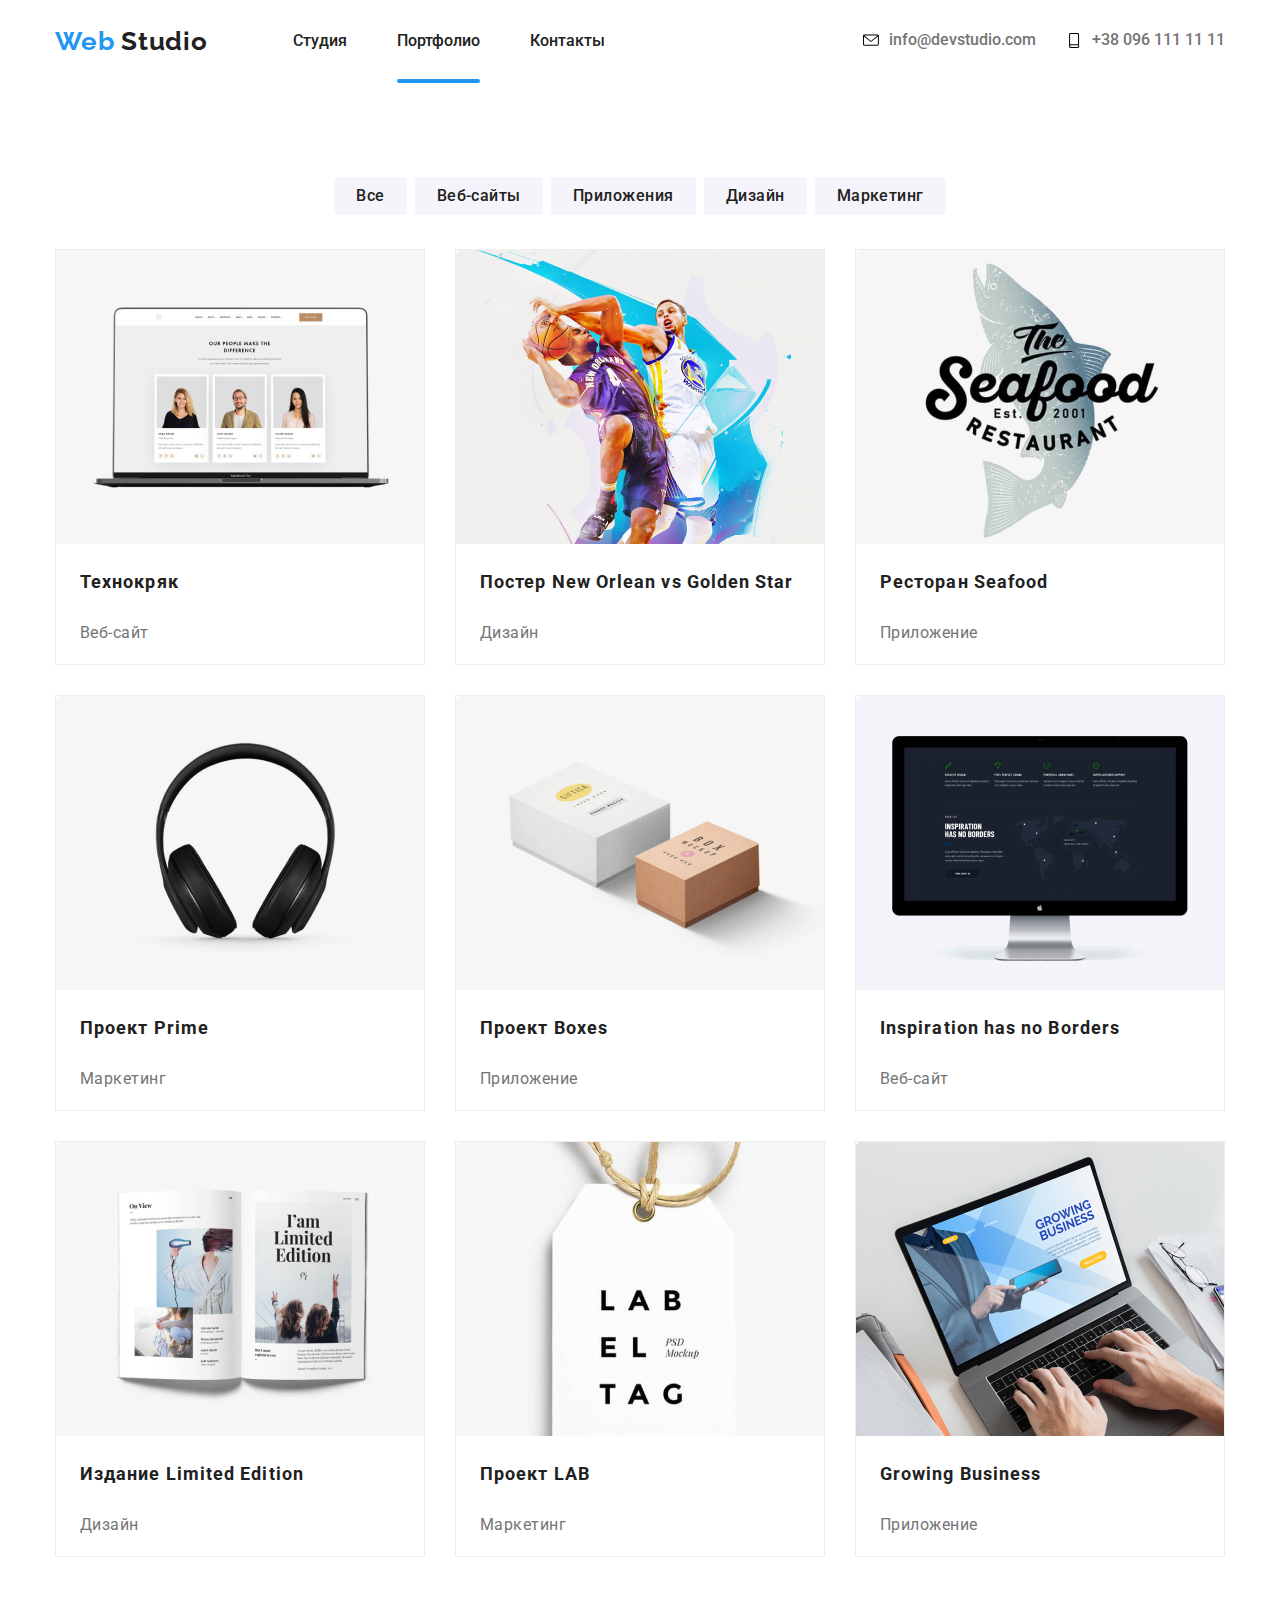
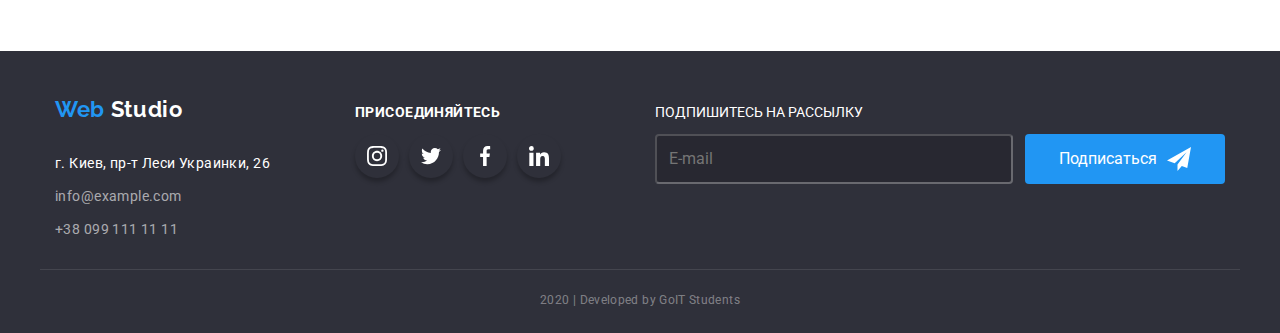
==== portfolio.html @ d42e3d26 "клонирует данные из 7й работы" ====
<!DOCTYPE html>
<html lang="en">
<head>
    <meta charset="UTF-8">
    <meta name="viewport" content="width=device-width, initial-scale=1.0">
    <title>web_studio.v.2</title>
    <link rel="stylesheet" href="https://cdnjs.cloudflare.com/ajax/libs/modern-normalize/0.6.0/modern-normalize.min.css">
    <link href="https://fonts.googleapis.com/css2?family=Raleway:wght@700&family=Roboto:wght@400;500;700&display=swap" rel="stylesheet">
    <link rel="stylesheet" href="./css/main.min.css">
</head>
<body class="page">

    <h1 class="killer-margin dn">portfolio</h1> <!--сделать невидимым, заголовок страницы-->
    <header class=" border content">
        <nav class="main-nav">
            <a class="logo" href="index.html">
                <p><span class="logo-color">Web</span> Studio</p>
            </a>

            <ul class="site-nav list">
                <li class="item"> <a class="link" href="./index.html">Студия</a> </li>
                <li class="item active"> <a class="link" href="./portfolio.html">Портфолио</a> </li>
                <li class="item"> <a class="link" href="">Контакты</a> </li>
            </ul>
            <address class="address-list">
                <ul class="list address-list">
                    <li class="item">
                        <a class="contacts link" href="mailto:info@devstudio.com">
                            <svg class="mail-icon"><use href="./img/symbol-defs2.svg#icon-mail"></use></svg>
                            info@devstudio.com</a>
                    </li>
                    <li class="item">
                        <a class="contacts link" href="tel:+380961111111">
                            <svg class="mail-icon"><use href="./img/symbol-defs2.svg#icon-phone"></use></svg>
                            +38 096 111 11 11</a>
                    </li>
                </ul>
            </address>
        
        </nav>  
    </header>

    <main>
        <!--блок ссылок 1-->
        <section class="content section-margin">
            <h2 class="dn">блок ссылок 1</h2> <!--сделать невидимым-->
            <div class="radio">
                <div class="radio-item">
                <input type="radio" class="radio-button" name="all" id="all">
                <label for="all" class="radio-label">Все</label>
                </div>
                <div class="radio-item">
                <input type="radio" class="radio-button" name="web-sites" id="web-sites">
                <label for="web-sites" class="radio-label">Веб-сайты</label>
                </div>
                <div class="radio-item">
                <input type="radio" class="radio-button" name="appendix" id="appendix">
                <label for="appendix" class="radio-label">Приложения</label>
                </div>
                <div class="radio-item">
                <input type="radio" class="radio-button" name="design" id="design">
                <label for="design" class="radio-label">Дизайн</label>
                </div>
                <div class="radio-item">
                <input type="radio" class="radio-button" name="marketing" id="marketing">
                <label for="marketing" class="radio-label">Маркетинг</label>
                </div>
            </div>
        </section>

        <section class="content projects">
            <h2 class="killer-margin">блок ссылок 2</h2>
            <ul class="list projects">
                <li class="card">
                    <a class="card-link link" href="">
                        <div class="projects-modal">
                            <img src="./img/img_hw2/tehno.jpg" alt="Технокряк">
                            <p class="card-text">Технокряк это современная площадка распространения коронавируса.
                            Компании используют эту платформу для цифрового шпионажа и атак
                            на защищённые сервера конкурентов</p>
                        </div>
                        <h3 class="projects-title">Технокряк</h3>
                        <p class="projects-item">Веб-сайт</p>
                
                    </a>
                                     
                </li>
                <li class="card">
                    <a class="card-link link" href="">
                        <div class="projects-modal">
                        <img src="./img/img_hw2/img.jpg" alt="Баскетбол">
                        <p class="card-text">Технокряк это современная площадка распространения коронавируса.
                            Компании используют эту платформу для цифрового шпионажа и атак
                            на защищённые сервера конкурентов</p> </div>
                        <h3 class="projects-title">Постер New Orlean vs Golden Star</h3>
                        <p class="projects-item">Дизайн</p>
                        
                    </a>
                </li>
                <li class="card">
                    <a class="card-link link" href="">
                        <div class="projects-modal">
                            <img src="./img/img_hw2/img1.jpg" alt="Ресторан_Seafood">
                            <p class="card-text">Технокряк это современная площадка распространения коронавируса.
                            Компании используют эту платформу для цифрового шпионажа и атак
                            на защищённые сервера конкурентов</p> 
                        </div>
                        <h3 class="projects-title">Ресторан Seafood</h3>
                        <p class="projects-item">Приложение</p>    
                    </a>
                </li>

                <li class="card">
                    <a class="card-link link" href="">
                        <div class="projects-modal">
                            <img src="./img/img_hw2/img2.jpg" alt="Наушники">
                            <p class="card-text">Технокряк это современная площадка распространения коронавируса.
                            Компании используют эту платформу для цифрового шпионажа и атак
                            на защищённые сервера конкурентов</p> 
                        </div>
                        <h3 class="projects-title">Проект Prime</h3>
                        <p class="projects-item">Маркетинг</p>
                    </a>
                </li>

                <li class="card">
                    <a class="card-link link" href="">
                        <div class="projects-modal">
                            <img src="./img/img_hw2/img3.jpg" alt="Коробки">
                            <p class="card-text">Технокряк это современная площадка распространения коронавируса.
                            Компании используют эту платформу для цифрового шпионажа и атак
                            на защищённые сервера конкурентов</p> 
                        </div>
                        <h3 class="projects-title">Проект Boxes</h3>
                        <p class="projects-item">Приложение</p>
                    </a>
                </li>

                <li class="card">
                    <a class="card-link link" href="">
                        <div class="projects-modal">
                        <img src="./img/img_hw2/img4.jpg" alt="Монитор">
                        <p class="card-text">Технокряк это современная площадка распространения коронавируса.
                            Компании используют эту платформу для цифрового шпионажа и атак
                            на защищённые сервера конкурентов</p> 
                        </div>
                        <h3 class="projects-title">Inspiration has no Borders</h3>
                        <p class="projects-item">Веб-сайт</p>
                    </a>
                </li>

                <li class="card">
                    <a class="card-link link" href="">
                        <div class="projects-modal">
                            <img src="./img/img_hw2/img5.jpg" alt="Журнал">
                            <p class="card-text">Технокряк это современная площадка распространения коронавируса.
                            Компании используют эту платформу для цифрового шпионажа и атак
                            на защищённые сервера конкурентов</p> 
                        </div>
                        <h3 class="projects-title">Издание Limited Edition</h3>
                        <p class="projects-item">Дизайн</p>
                    </a>
                </li>

                <li class="card">
                    <a class="card-link link" href="">
                        <div class="projects-modal">
                            <img src="./img/img_hw2/img6.jpg" alt="Лейба">
                            <p class="card-text">Технокряк это современная площадка распространения коронавируса.
                            Компании используют эту платформу для цифрового шпионажа и атак
                            на защищённые сервера конкурентов</p> 
                        </div>
                        <h3 class="projects-title">Проект LAB</h3>
                        <p class="projects-item">Маркетинг</p>
                    </a>
                </li>
                <li class="card">
                    <a class="card-link link" href="">
                        <div class="projects-modal">
                            <img src="./img/img_hw2/img7.jpg" alt="Ноутбук">
                            <p class="card-text">Технокряк это современная площадка распространения коронавируса.
                            Компании используют эту платформу для цифрового шпионажа и атак
                            на защищённые сервера конкурентов</p> 
                        </div>
                        <h3 class="projects-title">Growing Business</h3>
                        <p class="projects-item">Приложение</p>
                    </a>
                </li>
                
            </ul>
        </section>
    </main>

    <footer class="section-margin footer">
        <div class="content footer-contacts">
            <div class="column-one">
                <a class="footer-logo" href="index.html">
                    <p class="logo-margin"><span class="logo-color">Web</span> Studio</p>
                </a>
                <address class="footer-address tel-mail">
                    <p class="footer-address-item">г. Киев, пр-т Леси Украинки, 26</p>
                    <a class="link tel-mail-link" href="mailto:info@example.com" >info@example.com</a>
                    <a class="link tel-mail-link" href="tel:+380991111111">+38 099 111 11 11</a>
                </address>
            
            </div>
            <div class="column-two"> 
                <p class="connecting">присоединяйтесь</p>
                <ul class="social list">  
                    <li class="social-item"><a class="social-link" href="" aria-label="instagram">
                        <svg class="social-icon">
                        <use href="./img/symbol-defs2.svg#icon-instagram"></use>
                        </svg></a>
                    </li>
                    <li class="social-item"><a class="social-link" href="" aria-label="twitter">
                        <svg class="social-icon">
                        <use href="./img/symbol-defs2.svg#icon-twitter"></use>
                        </svg></a>
                    </li>
                    <li class="social-item"><a class="social-link" href="" aria-label="facebook">
                        <svg class="social-icon">
                        <use href="./img/symbol-defs2.svg#icon-facebook"></use>
                        </svg></a>
                    </li>
                    <li class="social-item"><a class="social-link" href="" aria-label="in">
                        <svg class="social-icon">
                        <use href="./img/symbol-defs2.svg#icon-linkedin"></use>
                        </svg></a>
                    </li>
                </ul>
            </div>
            <form class="form">
                <div class="form-field">
                    <p class="form-text">Подпишитесь на рассылку</p>
                        <div class="form-position">
                            <input type="email" placeholder="E-mail" class="form-input" name="email" id="email">
                            <button class="form-button" type="submit">Подписаться <svg class="button-icon"><use href="./img/symbol-defs-3.svg#icon-fly"></use></svg> </button>
                        </div>
                </div>
            </form>       
        </div>       
        <div class="content dev_border"><p class="developed">2020 | Developed by GoIT Students </p></div>
      
    </footer>
</body>
</html>
---- css/main.min.css ----
/*! modern-normalize v0.7.0 | MIT License | https://github.com/sindresorhus/modern-normalize */*,*::before,*::after{-webkit-box-sizing:border-box;box-sizing:border-box}:root{-moz-tab-size:4;-o-tab-size:4;tab-size:4}html{line-height:1.15;-webkit-text-size-adjust:100%}body{margin:0}body{font-family:system-ui,-apple-system,"Segoe UI",Roboto,Helvetica,Arial,sans-serif,"Apple Color Emoji","Segoe UI Emoji"}hr{height:0}abbr[title]{-webkit-text-decoration:underline dotted;text-decoration:underline dotted}b,strong{font-weight:bolder}code,kbd,samp,pre{font-family:ui-monospace, SFMono-Regular, Consolas, 'Liberation Mono', Menlo, monospace;font-size:1em}small{font-size:80%}sub,sup{font-size:75%;line-height:0;position:relative;vertical-align:baseline}sub{bottom:-0.25em}sup{top:-0.5em}button,input,optgroup,select,textarea{font-family:inherit;font-size:100%;line-height:1.15;margin:0}button,select{text-transform:none}button,[type='button'],[type='reset'],[type='submit']{-webkit-appearance:button}button::-moz-focus-inner,[type='button']::-moz-focus-inner,[type='reset']::-moz-focus-inner,[type='submit']::-moz-focus-inner{border-style:none;padding:0}button:-moz-focusring,[type='button']:-moz-focusring,[type='reset']:-moz-focusring,[type='submit']:-moz-focusring{outline:1px dotted ButtonText}legend{padding:0}progress{vertical-align:baseline}[type='number']::-webkit-inner-spin-button,[type='number']::-webkit-outer-spin-button{height:auto}[type='search']{-webkit-appearance:textfield;outline-offset:-2px}[type='search']::-webkit-search-decoration{-webkit-appearance:none}::-webkit-file-upload-button{-webkit-appearance:button;font:inherit}summary{display:list-item}.page{background-color:#fff;font-family:"Roboto",sans-serif;-webkit-box-sizing:border-box;box-sizing:border-box}.list{list-style:none;padding:0;margin:0}.link{text-decoration:none}.logo{font-family:Raleway;font-weight:bold;font-size:26px;line-height:31px;letter-spacing:0.03em;text-decoration:none;color:#212121}.logo-color{color:#2196F3}.content{width:1200px;padding-left:15px;padding-right:15px;margin-right:auto;margin-left:auto}.main-nav{display:-webkit-box;display:-ms-flexbox;display:flex;-webkit-box-align:center;-ms-flex-align:center;align-items:center}.site-nav{display:-webkit-box;display:-ms-flexbox;display:flex;margin-left:85px;font-family:"Roboto",sans-serif}.site-nav .item{margin-left:auto;position:relative}.site-nav .active::after{content:'';position:absolute;bottom:0;left:0;height:4px;width:100%;background-color:#2196F3;border-radius:4px}.site-nav .item:not(:last-child){margin-right:50px}.site-nav .link{display:block;color:#212121;font-family:"Roboto",sans-serif;font-weight:500;padding-top:32px;padding-bottom:32px;-webkit-transition-property:color;transition-property:color;-webkit-transition-duration:250ms;transition-duration:250ms;-webkit-transition-timing-function:cubic-bezier(0.4, 0, 0.2, 1);transition-timing-function:cubic-bezier(0.4, 0, 0.2, 1)}.site-nav .link:hover,.site-nav .link:focus{color:#2196F3}.address-list{display:-webkit-box;display:-ms-flexbox;display:flex;margin-left:auto}.address-list .item:not(:last-child){margin-right:30px}.address-list .contacts{display:-webkit-inline-box;display:-ms-inline-flexbox;display:inline-flex;-webkit-box-align:center;-ms-flex-align:center;align-items:center;color:#757575;font-style:normal;font-weight:500;-webkit-transition:color 250ms cubic-bezier(0.4, 0, 0.2, 1);transition:color 250ms cubic-bezier(0.4, 0, 0.2, 1)}.address-list .contacts:hover,.address-list .contacts:focus{color:#2196F3;fill:#2196F3}.address-list .contacts:hover svg,.address-list .contacts:focus svg{fill:#2196F3}.address-list .mail-icon{width:16px;height:15px;margin-right:10px;-webkit-transition:fill 250ms cubic-bezier(0.4, 0, 0.2, 1);transition:fill 250ms cubic-bezier(0.4, 0, 0.2, 1)}.hero-bgc{max-width:1600px;max-height:600px;margin-left:auto;margin-right:auto;background-repeat:no-repeat;background-position:center;background-image:-webkit-gradient(linear, left top, left bottom, from(rgba(47,48,58,0.8)), to(rgba(47,48,58,0.8))),url(../img/hw4/hero.jpg);background-image:linear-gradient(rgba(47,48,58,0.8), rgba(47,48,58,0.8)),url(../img/hw4/hero.jpg)}.hero-bgc .hero{width:600px;padding:200px 0px}.hero-bgc .hero .hero-title{font-family:Roboto;font-weight:900;font-size:44px;line-height:60px;text-align:center;letter-spacing:0.05em;text-transform:uppercase;max-width:696px;margin-left:auto;margin-right:auto;margin-bottom:30px;margin-top:0px;color:#fff}.hero-bgc .hero .button-submit{display:block;font-family:Roboto;font-weight:bold;font-size:16px;line-height:30px;text-align:center;margin-left:auto;margin-right:auto;width:200px;color:#fff;background-color:#2196F3;border-radius:4px;border-color:transparent;padding:10px 32px;-webkit-box-shadow:0px 4px rgba(0,0,0,0.15);box-shadow:0px 4px rgba(0,0,0,0.15)}.killer-margin{display:none}.advantages{display:-webkit-box;display:-ms-flexbox;display:flex}.advantages .advantages-item:not(:last-child){margin-right:30px}.advantages .pict_position{width:270px;height:120px;padding:25px 100px;background-color:#F5F4FA;border-radius:4px}.advantages .pict_position .advantages-icon{width:70px;height:70px}.advantages .section-title{font-family:Roboto;font-weight:bold;font-size:14px;line-height:16px;letter-spacing:0.03em;text-transform:uppercase;color:#212121}.advantages .section-item{font-family:Roboto;font-weight:normal;font-size:14px;line-height:24px;letter-spacing:0.03em;color:#757575;text-align:left;width:270px}.section-margin{margin-top:94px}.work{display:-webkit-box;display:-ms-flexbox;display:flex}.work .work-item{position:relative}.work .work-item:not(:last-child){margin-right:30px}.work .work-title{position:absolute;bottom:27px;left:83px;font-family:"Roboto",sans-serif;font-weight:bold;font-size:14px;line-height:16px;letter-spacing:0.03em;text-transform:uppercase;color:#fff;margin-top:0;margin-bottom:0}.work .work-img{position:relative}.work .work-img::before{content:'';position:absolute;bottom:0;left:0;width:370px;height:70px;background-color:rgba(47,48,58,0.8)}.h2-title{text-align:center;margin-bottom:50px;margin-top:0px}.team{display:-webkit-box;display:-ms-flexbox;display:flex}.team .team-item{-webkit-box-shadow:0px 2px 1px rgba(0,0,0,0.2),0px 1px 1px rgba(0,0,0,0.14),0px 1px 3px rgba(0,0,0,0.12);box-shadow:0px 2px 1px rgba(0,0,0,0.2),0px 1px 1px rgba(0,0,0,0.14),0px 1px 3px rgba(0,0,0,0.12);border-radius:0px 0px 4px 4px}.team .team-item:not(:last-child){margin-right:30px}.team .name{font-family:"Roboto",sans-serif;font-weight:500;font-size:16px;line-height:19px;text-align:center;letter-spacing:0.03em;color:#212121}.team .function{font-family:"Roboto",sans-serif;font-weight:normal;font-size:16px;line-height:19px;text-align:center;letter-spacing:0.03em;color:#757575}.team .social{display:-webkit-box;display:-ms-flexbox;display:flex;-webkit-box-pack:center;-ms-flex-pack:center;justify-content:center}.team .social-item{margin-bottom:24px;width:44px;height:44px}.team .social-item+.team .social-item{margin-left:10px}.team .social-link{display:block;width:44px;height:44px;padding:12px;margin-bottom:24px;border-radius:100px;-webkit-transition-property:background-color;transition-property:background-color;-webkit-transition-duration:250ms;transition-duration:250ms;-webkit-transition-timing-function:cubic-bezier(0.4, 0, 0.2, 1);transition-timing-function:cubic-bezier(0.4, 0, 0.2, 1)}.team .social-link:hover,.team .social-link:focus{background-color:#2196F3;border-radius:100px}.team .social-link:hover svg,.team .social-link:focus svg{fill:#fff}.team .social-icon{width:20px;height:20px;fill:#AFB1B8;-webkit-transition:fill 250ms cubic-bezier(0.4, 0, 0.2, 1);transition:fill 250ms cubic-bezier(0.4, 0, 0.2, 1)}.clients{display:-webkit-box;display:-ms-flexbox;display:flex;-webkit-box-pack:justify;-ms-flex-pack:justify;justify-content:space-between}.clients-item{width:170px;height:90px}.clients-link{display:inline-block;width:170px;height:90px;border-radius:4px;border:solid #AFB1B8;border-width:1px;text-align:center;padding:19px 0px;-webkit-transition:all 250ms cubic-bezier(0.4, 0, 0.2, 1);transition:all 250ms cubic-bezier(0.4, 0, 0.2, 1)}.clients-link:hover svg,.clients-link:focus svg{fill:#2196F3}.clients-link:hover,.clients-link:focus{border-color:#2196F3}.clients-icon1{width:44px;height:49px;fill:#AFB1B8;-webkit-transition:fill 250ms cubic-bezier(0.4, 0, 0.2, 1);transition:fill 250ms cubic-bezier(0.4, 0, 0.2, 1)}.clients-icon2{width:40px;height:52px;fill:#AFB1B8;-webkit-transition:fill 250ms cubic-bezier(0.4, 0, 0.2, 1);transition:fill 250ms cubic-bezier(0.4, 0, 0.2, 1)}.clients-icon3{width:41px;height:43px;fill:#AFB1B8;-webkit-transition:fill 250ms cubic-bezier(0.4, 0, 0.2, 1);transition:fill 250ms cubic-bezier(0.4, 0, 0.2, 1)}.clients-icon4{width:80px;height:42px;fill:#AFB1B8;-webkit-transition:fill 250ms cubic-bezier(0.4, 0, 0.2, 1);transition:fill 250ms cubic-bezier(0.4, 0, 0.2, 1)}.clients-icon5{width:59px;height:47px;fill:#AFB1B8;-webkit-transition:fill 250ms cubic-bezier(0.4, 0, 0.2, 1);transition:fill 250ms cubic-bezier(0.4, 0, 0.2, 1)}.clients-icon6{width:89px;height:46px;fill:#AFB1B8;-webkit-transition:fill 250ms cubic-bezier(0.4, 0, 0.2, 1);transition:fill 250ms cubic-bezier(0.4, 0, 0.2, 1)}.footer{background-color:#2F303A;padding-bottom:21px}.footer-contacts{display:-webkit-box;display:-ms-flexbox;display:flex;-webkit-box-pack:center;-ms-flex-pack:center;justify-content:center;-webkit-box-align:baseline;-ms-flex-align:baseline;align-items:baseline;margin-bottom:28px}.column-one{width:231px;text-align:left;margin-right:69px}.column-one .footer-logo{font-size:22px;line-height:26px;font-family:Raleway;font-weight:bold;letter-spacing:0.03em;text-decoration:none;color:#fff}.column-one .logo-margin{margin-bottom:0;margin-top:45px}.column-one .logo-color{color:.column-one .logo-color accent-color}.footer-address{font-family:"Roboto",sans-serif;font-style:normal;font-weight:normal;font-size:14px;line-height:24px;margin-top:20px;letter-spacing:0.03em;color:#fff}.tel-mail{display:-webkit-box;display:-ms-flexbox;display:flex;-webkit-box-orient:vertical;-webkit-box-direction:normal;-ms-flex-direction:column;flex-direction:column;-webkit-box-pack:baseline;-ms-flex-pack:baseline;justify-content:baseline}.footer-address-item{margin-top:9px;margin-bottom:0}.tel-mail-link{margin-top:9px;color:rgba(255,255,255,0.6)}.column-two{margin-right:94px}.column-two .connecting{font-family:"Roboto",sans-serif;font-style:normal;font-weight:bold;font-size:14px;line-height:16px;letter-spacing:0.03em;text-transform:uppercase;color:#fff}.column-two .social{display:-webkit-box;display:-ms-flexbox;display:flex;-webkit-box-pack:center;-ms-flex-pack:center;justify-content:center}.column-two .social-item{margin-bottom:24px;width:44px;height:44px}.column-two .social-item+.social-item{margin-left:10px}.column-two .social-link{display:block;width:44px;height:44px;padding:12px;margin-bottom:24px;border-radius:100px;-webkit-box-shadow:0px 4px 4px rgba(0,0,0,0.25);box-shadow:0px 4px 4px rgba(0,0,0,0.25);-webkit-transition-property:background-color;transition-property:background-color;-webkit-transition-duration:250ms;transition-duration:250ms;-webkit-transition-timing-function:cubic-bezier(0.4, 0, 0.2, 1);transition-timing-function:cubic-bezier(0.4, 0, 0.2, 1)}.column-two .social-link:hover,.column-two .social-link:focus{background-color:#2196F3;border-radius:100px}.column-two .social-icon{width:20px;height:20px;fill:#fff;-webkit-transition:fill 250ms cubic-bezier(0.4, 0, 0.2, 1);transition:fill 250ms cubic-bezier(0.4, 0, 0.2, 1)}.form{text-align:right}.form-field{display:block}.form-text{display:-webkit-box;display:-ms-flexbox;display:flex;font-family:"Roboto",sans-serif;font-style:Bold;font-size:14px;line-height:16px;text-align:Left;letter-spacing:3%;text-transform:uppercase;color:#fff}.form-position{display:-webkit-box;display:-ms-flexbox;display:flex}.form-input{width:358px;height:50px;margin-right:12px;padding:18px 12px;border-radius:4px;border-color:rgba(255,255,255,0.3);background-color:rgba(0,0,0,0.15);color:#fff}.form-input:focus .form-label{-webkit-transform:translateY(-5px) translateX(-10px);transform:translateY(-5px) translateX(-10px)}.form-button{display:-webkit-inline-box;display:-ms-inline-flexbox;display:inline-flex;-webkit-box-align:center;-ms-flex-align:center;align-items:center;width:200px;height:50px;background-color:#2196F3;color:#fff;border-radius:4px;border-color:transparent;text-align:center;padding:10px 32px}.button-icon{fill:#fff;width:24px;height:24px;margin-left:10px}.developed{font-family:"Roboto",sans-serif;font-style:normal;font-weight:normal;font-size:12px;line-height:24px;text-align:center;letter-spacing:0.03em;color:rgba(255,255,255,0.4);margin-top:0;margin-bottom:0}.dev_border{border-top:1px solid rgba(255,255,255,0.1);padding-top:18px}.backdrop{position:fixed;top:0;left:0;width:100%;height:100%;background-color:rgba(33,33,33,0.2);-webkit-transition:all 250ms cubic-bezier(0.4, 0, 0.2, 1);transition:all 250ms cubic-bezier(0.4, 0, 0.2, 1)}.backdrop.is-hidden{opacity:0;pointer-events:none;-webkit-transition:all 250ms cubic-bezier(0.4, 0, 0.2, 1);transition:all 250ms cubic-bezier(0.4, 0, 0.2, 1)}.modal{position:absolute;top:50%;left:50%;-webkit-transform:translate(-50%, -50%);transform:translate(-50%, -50%);min-width:528px;min-height:581px;padding:40px;border-radius:4px;background-color:white;-webkit-box-shadow:0px 2px rgba(0,0,0,0.2),0px 1px rgba(0,0,0,0.14),0px 1px rgba(0,0,0,0.12);box-shadow:0px 2px rgba(0,0,0,0.2),0px 1px rgba(0,0,0,0.14),0px 1px rgba(0,0,0,0.12)}.modal-title{text-align:center;font-size:20px;line-height:23px;letter-spacing:3%;margin-bottom:30px}.modal-fild{position:relative;display:-webkit-box;display:-ms-flexbox;display:flex;-webkit-box-orient:vertical;-webkit-box-direction:normal;-ms-flex-direction:column;flex-direction:column;margin-bottom:28px}.modal-input{padding:12px 42px;border-radius:4px;border:1px solid rgba(33,33,33,0.2);-webkit-transition:200ms ease border;transition:200ms ease border}.modal-input:focus{outline:none;border-color:#2196F3}.modal-label{position:absolute;top:50%;left:42px;-webkit-transform:translateY(-50%);transform:translateY(-50%);font-size:14px;line-height:16px;color:#757575;letter-spacing:0.01em;-webkit-transition:200ms ease all;transition:200ms ease all}.modal-input:not(:placeholder-shown)+.modal-label,.modal-input:focus+.modal-label{-webkit-transform:translate(-26px, -40px);transform:translate(-26px, -40px);color:#2196F3}.modal-icon{position:absolute;top:50%;left:16px;-webkit-transform:translateY(-50%);transform:translateY(-50%);width:18px;height:18px}.modal-input:focus ~ .modal-icon{fill:#2196F3}.modal-comment{position:relative;display:-webkit-box;display:-ms-flexbox;display:flex;-webkit-box-orient:vertical;-webkit-box-direction:normal;-ms-flex-direction:column;flex-direction:column;margin-bottom:20px;font-family:inherit}.comment-label{position:absolute;top:12px;left:16px;-webkit-transform:translateY(-50%);transform:translateY(-50%);font-size:14px;line-height:16px;color:#757575;letter-spacing:0.01em;-webkit-transition:200ms ease all;transition:200ms ease all}.modal-textarea{padding:12px 16px;border-radius:4px;border:1px solid rgba(33,33,33,0.2);-webkit-transition:200ms ease border;transition:200ms ease border}.modal-textarea:not(:placeholder-shown)+.comment-label,.modal-textarea:focus+.comment-label{-webkit-transform:translate(-5px, -33px);transform:translate(-5px, -33px);color:#2196F3}.checkbox{-webkit-appearance:none;-moz-appearance:none;appearance:none;position:absolute}.checkbox-fild{text-align:center;margin-bottom:30px;font-size:14px;line-height:24px;color:#757575}.checkbox-fild,.checkbox-label{display:-webkit-inline-box;display:-ms-inline-flexbox;display:inline-flex;-webkit-box-align:center;-ms-flex-align:center;align-items:center}.checkbox ~ .checkbox-label:before{content:'';display:block;width:15px;height:15px;border:2px solid #212121;border-radius:3px;margin-right:8px}.checkbox:checked ~ .checkbox-label:before{background-color:#2196F3;border-color:transparent;background-image:url(../img/galka.svg);background-size:15px;background-position:center;background-repeat:no-repeat}.agree-link{color:#2196F3;margin-left:5px}.button-submit{display:block;font-family:#757575;font-weight:bold;font-size:16px;line-height:30px;text-align:center;margin-left:auto;margin-right:auto;width:200px;color:#fff;background-color:#2196F3;border-radius:4px;border-color:transparent;padding:10px 32px;-webkit-box-shadow:0px 4px rgba(0,0,0,0.15);box-shadow:0px 4px rgba(0,0,0,0.15)}.button-close{position:absolute;top:0;right:0;width:30px;height:30px;background-image:url(../img/close.svg);background-color:#fff;border-radius:100px;border-color:transparent;background-repeat:no-repeat;background-position:center;-webkit-transform:translate(9px, -9px);transform:translate(9px, -9px);-webkit-box-shadow:0px 2px 1px rgba(0,0,0,0.2),0px 1px 1px rgba(0,0,0,0.14),0px 1px 3px rgba(0,0,0,0.12);box-shadow:0px 2px 1px rgba(0,0,0,0.2),0px 1px 1px rgba(0,0,0,0.14),0px 1px 3px rgba(0,0,0,0.12)}.is-hidden{opacity:0;pointer-events:none;-webkit-transition:all 250ms cubic-bezier(0.4, 0, 0.2, 1);transition:all 250ms cubic-bezier(0.4, 0, 0.2, 1)}.radio{display:-webkit-box;display:-ms-flexbox;display:flex;-webkit-box-pack:center;-ms-flex-pack:center;justify-content:center;margin-bottom:34px}.radio-button{-webkit-appearance:none;-moz-appearance:none;appearance:none;position:absolute}.radio-item{font-family:#757575;font-style:normal;font-weight:500;font-size:16px;line-height:26px;text-align:center;letter-spacing:0.03em;color:#212121;background-color:#F5F4FA;border-radius:4px;border:transparent;padding:6px 22px;height:38px;-webkit-transition:all 250ms cubic-bezier(0.4, 0, 0.2, 1);transition:all 250ms cubic-bezier(0.4, 0, 0.2, 1)}.radio-item+.radio-item{margin-left:8px}.radio-item:hover,.radio-item:focus{background-color:#2196F3;color:#fff}.dn{display:none}.projects{display:-webkit-box;display:-ms-flexbox;display:flex;-ms-flex-wrap:wrap;flex-wrap:wrap}.card{width:calc((100% - 60px) / 3);margin-right:30px;border:1px solid #EEEEEE;margin-bottom:30px;display:block}.card:hover,.card:focus{-webkit-box-shadow:0px 1px 4px rgba(0,0,0,0.16),0px 0px 4px rgba(0,0,0,0.06),0px 0px 4px rgba(0,0,0,0.25);box-shadow:0px 1px 4px rgba(0,0,0,0.16),0px 0px 4px rgba(0,0,0,0.06),0px 0px 4px rgba(0,0,0,0.25);border-radius:0px 6px 4px 4px}.card:nth-child(3n){margin-right:0}.card:nth-last-child(-n+3){margin-bottom:0}.card-link{display:block;position:relative}.card-link img{display:block}.projects-modal{position:relative;overflow:hidden}.projects-modal:hover .card-text{-webkit-transform:translateY(-100%) translateX(0);transform:translateY(-100%) translateX(0);opacity:1}.card-text{position:absolute;font-size:18px;line-height:1.55;color:#fff;background:rgba(33,150,243,0.9);padding-left:24px;padding-right:24px;padding-top:63px;padding-bottom:63px;height:100%;width:100%;margin:0;top:100%;opacity:0;-webkit-transition:all 250ms cubic-bezier(0.4, 0, 0.2, 1);transition:all 250ms cubic-bezier(0.4, 0, 0.2, 1)}.projects-title{font-family:#757575;font-style:normal;font-weight:bold;font-size:18px;line-height:2;letter-spacing:0.06em;color:#212121;margin-top:20px;text-align:left;padding-left:24px;padding-right:24px}.projects-item{font-family:#757575;font-style:normal;font-weight:normal;font-size:16px;line-height:1.87;letter-spacing:0.03em;color:#757575;padding-left:24px;padding-right:24px}
/*# sourceMappingURL=main.min.css.map */
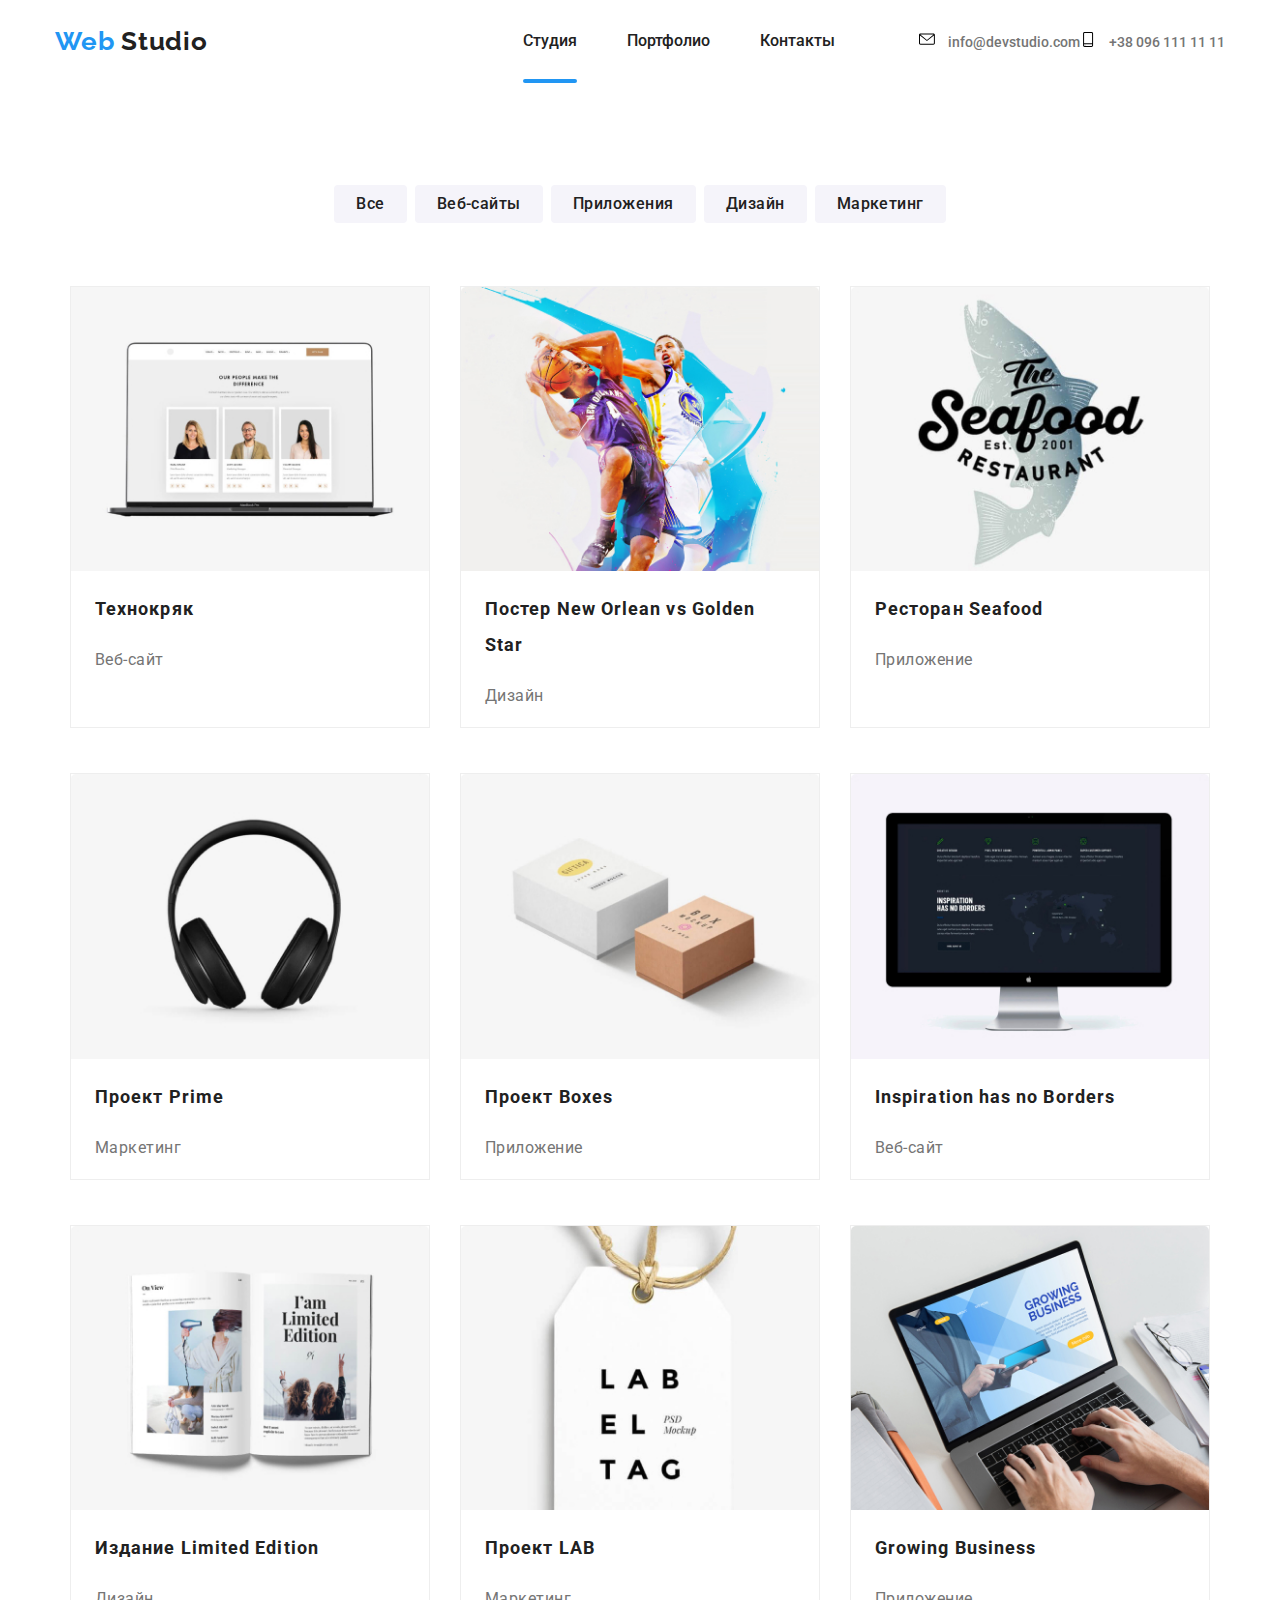
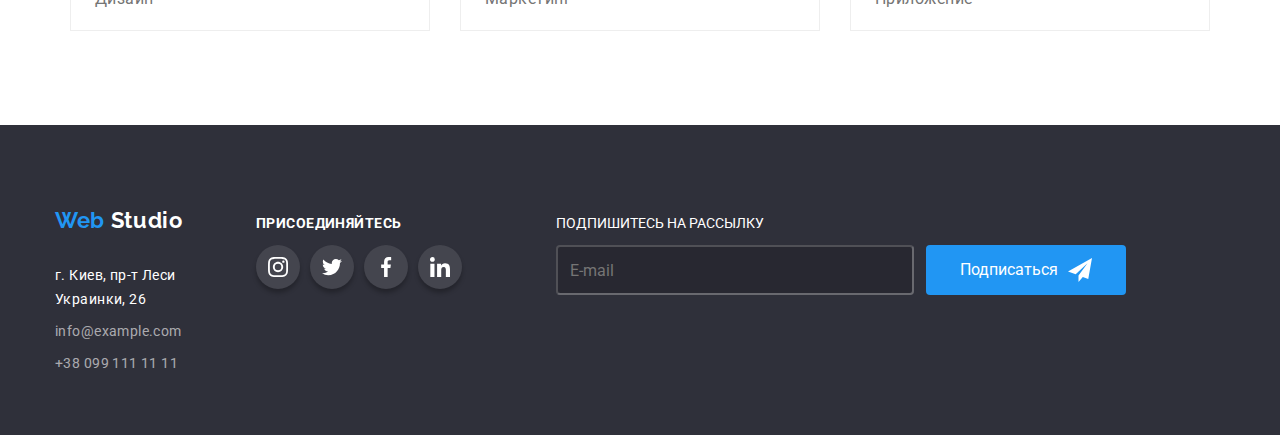
==== commit 255d9bf0: "делает вторую страницу" ====
--- a/portfolio.html
+++ b/portfolio.html
@@ -11,34 +11,53 @@
 <body class="page">
 
     <h1 class="killer-margin dn">portfolio</h1> <!--сделать невидимым, заголовок страницы-->
-    <header class=" border content">
-        <nav class="main-nav">
-            <a class="logo" href="index.html">
-                <p><span class="logo-color">Web</span> Studio</p>
-            </a>
-
-            <ul class="site-nav list">
-                <li class="item"> <a class="link" href="./index.html">Студия</a> </li>
-                <li class="item active"> <a class="link" href="./portfolio.html">Портфолио</a> </li>
-                <li class="item"> <a class="link" href="">Контакты</a> </li>
-            </ul>
-            <address class="address-list">
-                <ul class="list address-list">
-                    <li class="item">
-                        <a class="contacts link" href="mailto:info@devstudio.com">
-                            <svg class="mail-icon"><use href="./img/symbol-defs2.svg#icon-mail"></use></svg>
-                            info@devstudio.com</a>
-                    </li>
-                    <li class="item">
-                        <a class="contacts link" href="tel:+380961111111">
-                            <svg class="mail-icon"><use href="./img/symbol-defs2.svg#icon-phone"></use></svg>
-                            +38 096 111 11 11</a>
-                    </li>
-                </ul>
-            </address>
-        
-        </nav>  
-    </header>
+    <div class="page-header">
+        <header class="content">
+            <nav class="main-nav">
+                <a class="logo" href="index.html">
+                <p class="header-logo-margin"><span class="logo-color">Web</span> Studio</p>
+                </a>
+    
+                <button type="button"
+                class="menu-button" 
+                aria-controls="menu-container" 
+                aria-expanded="false" data-menu-button>
+                    <svg width= 40px height= 40px aria-label="переключатель мобильного меню">
+                        <use class="icon-menu" href="./img/symbol-defs-3.svg#icon-menu"></use>
+                        <use class="icon-cross" href="./img/symbol-defs-3.svg#icon-close_40px"></use>                  
+                    </svg>
+                </button>
+    
+                <div class="menu-container" id="menu-container" data-menu>
+                    <ul class="site-nav list">
+                        <li class="nav-item"> <a class="nav-link active" href="./index.html">Студия</a> </li>
+                        <li class="nav-item"> <a class="nav-link" href="./portfolio.html">Портфолио</a> </li>
+                        <li class="nav-item"> <a class="nav-link" href="">Контакты</a> </li>
+                    </ul>
+                
+                    
+                    <address class="address-list">
+                        
+                        <ul class="list address-list">
+                            <li class="item">
+                                <a class="contacts link" href="mailto:info@devstudio.com">
+                                    <svg class="mail-icon"><use href="./img/symbol-defs2.svg#icon-mail"></use></svg>
+                                    info@devstudio.com</a>
+                            </li>
+                            <li class="item">
+                                <a class="contacts link" href="tel:+380961111111">
+                                    <svg class="mail-icon"><use href="./img/symbol-defs2.svg#icon-phone"></use></svg>
+                                    +38 096 111 11 11</a>
+                            </li>
+                        </ul>
+                    
+                    </address>
+                </div>
+         
+            
+            </nav>  
+        </header>
+    </div>
 
     <main>
         <!--блок ссылок 1-->
@@ -69,12 +88,12 @@
         </section>
 
         <section class="content projects">
-            <h2 class="killer-margin">блок ссылок 2</h2>
+            <h2 class="dn">блок ссылок 2</h2>
             <ul class="list projects">
                 <li class="card">
                     <a class="card-link link" href="">
                         <div class="projects-modal">
-                            <img src="./img/img_hw2/tehno.jpg" alt="Технокряк">
+                            <img class="projects-img" src="./img/img_hw2/tehno.jpg" alt="Технокряк">
                             <p class="card-text">Технокряк это современная площадка распространения коронавируса.
                             Компании используют эту платформу для цифрового шпионажа и атак
                             на защищённые сервера конкурентов</p>
@@ -88,7 +107,7 @@
                 <li class="card">
                     <a class="card-link link" href="">
                         <div class="projects-modal">
-                        <img src="./img/img_hw2/img.jpg" alt="Баскетбол">
+                        <img class="projects-img" src="./img/img_hw2/img.jpg" alt="Баскетбол">
                         <p class="card-text">Технокряк это современная площадка распространения коронавируса.
                             Компании используют эту платформу для цифрового шпионажа и атак
                             на защищённые сервера конкурентов</p> </div>
@@ -100,7 +119,7 @@
                 <li class="card">
                     <a class="card-link link" href="">
                         <div class="projects-modal">
-                            <img src="./img/img_hw2/img1.jpg" alt="Ресторан_Seafood">
+                            <img class="projects-img" src="./img/img_hw2/img1.jpg" alt="Ресторан_Seafood">
                             <p class="card-text">Технокряк это современная площадка распространения коронавируса.
                             Компании используют эту платформу для цифрового шпионажа и атак
                             на защищённые сервера конкурентов</p> 
@@ -113,7 +132,7 @@
                 <li class="card">
                     <a class="card-link link" href="">
                         <div class="projects-modal">
-                            <img src="./img/img_hw2/img2.jpg" alt="Наушники">
+                            <img class="projects-img" src="./img/img_hw2/img2.jpg" alt="Наушники">
                             <p class="card-text">Технокряк это современная площадка распространения коронавируса.
                             Компании используют эту платформу для цифрового шпионажа и атак
                             на защищённые сервера конкурентов</p> 
@@ -126,7 +145,7 @@
                 <li class="card">
                     <a class="card-link link" href="">
                         <div class="projects-modal">
-                            <img src="./img/img_hw2/img3.jpg" alt="Коробки">
+                            <img class="projects-img" src="./img/img_hw2/img3.jpg" alt="Коробки">
                             <p class="card-text">Технокряк это современная площадка распространения коронавируса.
                             Компании используют эту платформу для цифрового шпионажа и атак
                             на защищённые сервера конкурентов</p> 
@@ -139,7 +158,7 @@
                 <li class="card">
                     <a class="card-link link" href="">
                         <div class="projects-modal">
-                        <img src="./img/img_hw2/img4.jpg" alt="Монитор">
+                        <img class="projects-img" src="./img/img_hw2/img4.jpg" alt="Монитор">
                         <p class="card-text">Технокряк это современная площадка распространения коронавируса.
                             Компании используют эту платформу для цифрового шпионажа и атак
                             на защищённые сервера конкурентов</p> 
@@ -152,7 +171,7 @@
                 <li class="card">
                     <a class="card-link link" href="">
                         <div class="projects-modal">
-                            <img src="./img/img_hw2/img5.jpg" alt="Журнал">
+                            <img class="projects-img" src="./img/img_hw2/img5.jpg" alt="Журнал">
                             <p class="card-text">Технокряк это современная площадка распространения коронавируса.
                             Компании используют эту платформу для цифрового шпионажа и атак
                             на защищённые сервера конкурентов</p> 
@@ -165,7 +184,7 @@
                 <li class="card">
                     <a class="card-link link" href="">
                         <div class="projects-modal">
-                            <img src="./img/img_hw2/img6.jpg" alt="Лейба">
+                            <img class="projects-img" src="./img/img_hw2/img6.jpg" alt="Лейба">
                             <p class="card-text">Технокряк это современная площадка распространения коронавируса.
                             Компании используют эту платформу для цифрового шпионажа и атак
                             на защищённые сервера конкурентов</p> 
@@ -177,7 +196,7 @@
                 <li class="card">
                     <a class="card-link link" href="">
                         <div class="projects-modal">
-                            <img src="./img/img_hw2/img7.jpg" alt="Ноутбук">
+                            <img class="projects-img" src="./img/img_hw2/img7.jpg" alt="Ноутбук">
                             <p class="card-text">Технокряк это современная площадка распространения коронавируса.
                             Компании используют эту платформу для цифрового шпионажа и атак
                             на защищённые сервера конкурентов</p> 
@@ -242,5 +261,21 @@
         <div class="content dev_border"><p class="developed">2020 | Developed by GoIT Students </p></div>
       
     </footer>
+    <script>
+        (() => {
+            const menuBtnRef = document.querySelector("[data-menu-button]");
+            const mobileMenuRef = document.querySelector("[data-menu]");
+          
+            menuBtnRef.addEventListener("click", () => {
+              const expanded =
+                menuBtnRef.getAttribute("aria-expanded") === "true" || false;
+          
+              menuBtnRef.classList.toggle("is-open");
+              menuBtnRef.setAttribute("aria-expanded", !expanded);
+          
+              mobileMenuRef.classList.toggle("is-open");
+            });
+          })();
+        </script>
 </body>
 </html>--- a/css/main.min.css
+++ b/css/main.min.css
@@ -3,5 +3,5 @@
  Consolas,  'Liberation Mono',  Menlo,- monospace;font-size:1em}small{font-size:80%}sub,sup{font-size:75%;line-height:0;position:relative;vertical-align:baseline}sub{bottom:-0.25em}sup{top:-0.5em}button,input,optgroup,select,textarea{font-family:inherit;font-size:100%;line-height:1.15;margin:0}button,select{text-transform:none}button,[type='button'],[type='reset'],[type='submit']{-webkit-appearance:button}button::-moz-focus-inner,[type='button']::-moz-focus-inner,[type='reset']::-moz-focus-inner,[type='submit']::-moz-focus-inner{border-style:none;padding:0}button:-moz-focusring,[type='button']:-moz-focusring,[type='reset']:-moz-focusring,[type='submit']:-moz-focusring{outline:1px dotted ButtonText}legend{padding:0}progress{vertical-align:baseline}[type='number']::-webkit-inner-spin-button,[type='number']::-webkit-outer-spin-button{height:auto}[type='search']{-webkit-appearance:textfield;outline-offset:-2px}[type='search']::-webkit-search-decoration{-webkit-appearance:none}::-webkit-file-upload-button{-webkit-appearance:button;font:inherit}summary{display:list-item}.page{background-color:#fff;font-family:"Roboto",sans-serif;-webkit-box-sizing:border-box;box-sizing:border-box}.list{list-style:none;padding:0;margin:0}.link{text-decoration:none}.logo{font-family:Raleway;font-weight:bold;font-size:26px;line-height:31px;letter-spacing:0.03em;text-decoration:none;color:#212121}.logo-color{color:#2196F3}.content{width:1200px;padding-left:15px;padding-right:15px;margin-right:auto;margin-left:auto}.main-nav{display:-webkit-box;display:-ms-flexbox;display:flex;-webkit-box-align:center;-ms-flex-align:center;align-items:center}.site-nav{display:-webkit-box;display:-ms-flexbox;display:flex;margin-left:85px;font-family:"Roboto",sans-serif}.site-nav .item{margin-left:auto;position:relative}.site-nav .active::after{content:'';position:absolute;bottom:0;left:0;height:4px;width:100%;background-color:#2196F3;border-radius:4px}.site-nav .item:not(:last-child){margin-right:50px}.site-nav .link{display:block;color:#212121;font-family:"Roboto",sans-serif;font-weight:500;padding-top:32px;padding-bottom:32px;-webkit-transition-property:color;transition-property:color;-webkit-transition-duration:250ms;transition-duration:250ms;-webkit-transition-timing-function:cubic-bezier(0.4, 0, 0.2, 1);transition-timing-function:cubic-bezier(0.4, 0, 0.2, 1)}.site-nav .link:hover,.site-nav .link:focus{color:#2196F3}.address-list{display:-webkit-box;display:-ms-flexbox;display:flex;margin-left:auto}.address-list .item:not(:last-child){margin-right:30px}.address-list .contacts{display:-webkit-inline-box;display:-ms-inline-flexbox;display:inline-flex;-webkit-box-align:center;-ms-flex-align:center;align-items:center;color:#757575;font-style:normal;font-weight:500;-webkit-transition:color 250ms cubic-bezier(0.4, 0, 0.2, 1);transition:color 250ms cubic-bezier(0.4, 0, 0.2, 1)}.address-list .contacts:hover,.address-list .contacts:focus{color:#2196F3;fill:#2196F3}.address-list .contacts:hover svg,.address-list .contacts:focus svg{fill:#2196F3}.address-list .mail-icon{width:16px;height:15px;margin-right:10px;-webkit-transition:fill 250ms cubic-bezier(0.4, 0, 0.2, 1);transition:fill 250ms cubic-bezier(0.4, 0, 0.2, 1)}.hero-bgc{max-width:1600px;max-height:600px;margin-left:auto;margin-right:auto;background-repeat:no-repeat;background-position:center;background-image:-webkit-gradient(linear, left top, left bottom, from(rgba(47,48,58,0.8)), to(rgba(47,48,58,0.8))),url(../img/hw4/hero.jpg);background-image:linear-gradient(rgba(47,48,58,0.8), rgba(47,48,58,0.8)),url(../img/hw4/hero.jpg)}.hero-bgc .hero{width:600px;padding:200px 0px}.hero-bgc .hero .hero-title{font-family:Roboto;font-weight:900;font-size:44px;line-height:60px;text-align:center;letter-spacing:0.05em;text-transform:uppercase;max-width:696px;margin-left:auto;margin-right:auto;margin-bottom:30px;margin-top:0px;color:#fff}.hero-bgc .hero .button-submit{display:block;font-family:Roboto;font-weight:bold;font-size:16px;line-height:30px;text-align:center;margin-left:auto;margin-right:auto;width:200px;color:#fff;background-color:#2196F3;border-radius:4px;border-color:transparent;padding:10px 32px;-webkit-box-shadow:0px 4px rgba(0,0,0,0.15);box-shadow:0px 4px rgba(0,0,0,0.15)}.killer-margin{display:none}.advantages{display:-webkit-box;display:-ms-flexbox;display:flex}.advantages .advantages-item:not(:last-child){margin-right:30px}.advantages .pict_position{width:270px;height:120px;padding:25px 100px;background-color:#F5F4FA;border-radius:4px}.advantages .pict_position .advantages-icon{width:70px;height:70px}.advantages .section-title{font-family:Roboto;font-weight:bold;font-size:14px;line-height:16px;letter-spacing:0.03em;text-transform:uppercase;color:#212121}.advantages .section-item{font-family:Roboto;font-weight:normal;font-size:14px;line-height:24px;letter-spacing:0.03em;color:#757575;text-align:left;width:270px}.section-margin{margin-top:94px}.work{display:-webkit-box;display:-ms-flexbox;display:flex}.work .work-item{position:relative}.work .work-item:not(:last-child){margin-right:30px}.work .work-title{position:absolute;bottom:27px;left:83px;font-family:"Roboto",sans-serif;font-weight:bold;font-size:14px;line-height:16px;letter-spacing:0.03em;text-transform:uppercase;color:#fff;margin-top:0;margin-bottom:0}.work .work-img{position:relative}.work .work-img::before{content:'';position:absolute;bottom:0;left:0;width:370px;height:70px;background-color:rgba(47,48,58,0.8)}.h2-title{text-align:center;margin-bottom:50px;margin-top:0px}.team{display:-webkit-box;display:-ms-flexbox;display:flex}.team .team-item{-webkit-box-shadow:0px 2px 1px rgba(0,0,0,0.2),0px 1px 1px rgba(0,0,0,0.14),0px 1px 3px rgba(0,0,0,0.12);box-shadow:0px 2px 1px rgba(0,0,0,0.2),0px 1px 1px rgba(0,0,0,0.14),0px 1px 3px rgba(0,0,0,0.12);border-radius:0px 0px 4px 4px}.team .team-item:not(:last-child){margin-right:30px}.team .name{font-family:"Roboto",sans-serif;font-weight:500;font-size:16px;line-height:19px;text-align:center;letter-spacing:0.03em;color:#212121}.team .function{font-family:"Roboto",sans-serif;font-weight:normal;font-size:16px;line-height:19px;text-align:center;letter-spacing:0.03em;color:#757575}.team .social{display:-webkit-box;display:-ms-flexbox;display:flex;-webkit-box-pack:center;-ms-flex-pack:center;justify-content:center}.team .social-item{margin-bottom:24px;width:44px;height:44px}.team .social-item+.team .social-item{margin-left:10px}.team .social-link{display:block;width:44px;height:44px;padding:12px;margin-bottom:24px;border-radius:100px;-webkit-transition-property:background-color;transition-property:background-color;-webkit-transition-duration:250ms;transition-duration:250ms;-webkit-transition-timing-function:cubic-bezier(0.4, 0, 0.2, 1);transition-timing-function:cubic-bezier(0.4, 0, 0.2, 1)}.team .social-link:hover,.team .social-link:focus{background-color:#2196F3;border-radius:100px}.team .social-link:hover svg,.team .social-link:focus svg{fill:#fff}.team .social-icon{width:20px;height:20px;fill:#AFB1B8;-webkit-transition:fill 250ms cubic-bezier(0.4, 0, 0.2, 1);transition:fill 250ms cubic-bezier(0.4, 0, 0.2, 1)}.clients{display:-webkit-box;display:-ms-flexbox;display:flex;-webkit-box-pack:justify;-ms-flex-pack:justify;justify-content:space-between}.clients-item{width:170px;height:90px}.clients-link{display:inline-block;width:170px;height:90px;border-radius:4px;border:solid #AFB1B8;border-width:1px;text-align:center;padding:19px 0px;-webkit-transition:all 250ms cubic-bezier(0.4, 0, 0.2, 1);transition:all 250ms cubic-bezier(0.4, 0, 0.2, 1)}.clients-link:hover svg,.clients-link:focus svg{fill:#2196F3}.clients-link:hover,.clients-link:focus{border-color:#2196F3}.clients-icon1{width:44px;height:49px;fill:#AFB1B8;-webkit-transition:fill 250ms cubic-bezier(0.4, 0, 0.2, 1);transition:fill 250ms cubic-bezier(0.4, 0, 0.2, 1)}.clients-icon2{width:40px;height:52px;fill:#AFB1B8;-webkit-transition:fill 250ms cubic-bezier(0.4, 0, 0.2, 1);transition:fill 250ms cubic-bezier(0.4, 0, 0.2, 1)}.clients-icon3{width:41px;height:43px;fill:#AFB1B8;-webkit-transition:fill 250ms cubic-bezier(0.4, 0, 0.2, 1);transition:fill 250ms cubic-bezier(0.4, 0, 0.2, 1)}.clients-icon4{width:80px;height:42px;fill:#AFB1B8;-webkit-transition:fill 250ms cubic-bezier(0.4, 0, 0.2, 1);transition:fill 250ms cubic-bezier(0.4, 0, 0.2, 1)}.clients-icon5{width:59px;height:47px;fill:#AFB1B8;-webkit-transition:fill 250ms cubic-bezier(0.4, 0, 0.2, 1);transition:fill 250ms cubic-bezier(0.4, 0, 0.2, 1)}.clients-icon6{width:89px;height:46px;fill:#AFB1B8;-webkit-transition:fill 250ms cubic-bezier(0.4, 0, 0.2, 1);transition:fill 250ms cubic-bezier(0.4, 0, 0.2, 1)}.footer{background-color:#2F303A;padding-bottom:21px}.footer-contacts{display:-webkit-box;display:-ms-flexbox;display:flex;-webkit-box-pack:center;-ms-flex-pack:center;justify-content:center;-webkit-box-align:baseline;-ms-flex-align:baseline;align-items:baseline;margin-bottom:28px}.column-one{width:231px;text-align:left;margin-right:69px}.column-one .footer-logo{font-size:22px;line-height:26px;font-family:Raleway;font-weight:bold;letter-spacing:0.03em;text-decoration:none;color:#fff}.column-one .logo-margin{margin-bottom:0;margin-top:45px}.column-one .logo-color{color:.column-one .logo-color accent-color}.footer-address{font-family:"Roboto",sans-serif;font-style:normal;font-weight:normal;font-size:14px;line-height:24px;margin-top:20px;letter-spacing:0.03em;color:#fff}.tel-mail{display:-webkit-box;display:-ms-flexbox;display:flex;-webkit-box-orient:vertical;-webkit-box-direction:normal;-ms-flex-direction:column;flex-direction:column;-webkit-box-pack:baseline;-ms-flex-pack:baseline;justify-content:baseline}.footer-address-item{margin-top:9px;margin-bottom:0}.tel-mail-link{margin-top:9px;color:rgba(255,255,255,0.6)}.column-two{margin-right:94px}.column-two .connecting{font-family:"Roboto",sans-serif;font-style:normal;font-weight:bold;font-size:14px;line-height:16px;letter-spacing:0.03em;text-transform:uppercase;color:#fff}.column-two .social{display:-webkit-box;display:-ms-flexbox;display:flex;-webkit-box-pack:center;-ms-flex-pack:center;justify-content:center}.column-two .social-item{margin-bottom:24px;width:44px;height:44px}.column-two .social-item+.social-item{margin-left:10px}.column-two .social-link{display:block;width:44px;height:44px;padding:12px;margin-bottom:24px;border-radius:100px;-webkit-box-shadow:0px 4px 4px rgba(0,0,0,0.25);box-shadow:0px 4px 4px rgba(0,0,0,0.25);-webkit-transition-property:background-color;transition-property:background-color;-webkit-transition-duration:250ms;transition-duration:250ms;-webkit-transition-timing-function:cubic-bezier(0.4, 0, 0.2, 1);transition-timing-function:cubic-bezier(0.4, 0, 0.2, 1)}.column-two .social-link:hover,.column-two .social-link:focus{background-color:#2196F3;border-radius:100px}.column-two .social-icon{width:20px;height:20px;fill:#fff;-webkit-transition:fill 250ms cubic-bezier(0.4, 0, 0.2, 1);transition:fill 250ms cubic-bezier(0.4, 0, 0.2, 1)}.form{text-align:right}.form-field{display:block}.form-text{display:-webkit-box;display:-ms-flexbox;display:flex;font-family:"Roboto",sans-serif;font-style:Bold;font-size:14px;line-height:16px;text-align:Left;letter-spacing:3%;text-transform:uppercase;color:#fff}.form-position{display:-webkit-box;display:-ms-flexbox;display:flex}.form-input{width:358px;height:50px;margin-right:12px;padding:18px 12px;border-radius:4px;border-color:rgba(255,255,255,0.3);background-color:rgba(0,0,0,0.15);color:#fff}.form-input:focus .form-label{-webkit-transform:translateY(-5px) translateX(-10px);transform:translateY(-5px) translateX(-10px)}.form-button{display:-webkit-inline-box;display:-ms-inline-flexbox;display:inline-flex;-webkit-box-align:center;-ms-flex-align:center;align-items:center;width:200px;height:50px;background-color:#2196F3;color:#fff;border-radius:4px;border-color:transparent;text-align:center;padding:10px 32px}.button-icon{fill:#fff;width:24px;height:24px;margin-left:10px}.developed{font-family:"Roboto",sans-serif;font-style:normal;font-weight:normal;font-size:12px;line-height:24px;text-align:center;letter-spacing:0.03em;color:rgba(255,255,255,0.4);margin-top:0;margin-bottom:0}.dev_border{border-top:1px solid rgba(255,255,255,0.1);padding-top:18px}.backdrop{position:fixed;top:0;left:0;width:100%;height:100%;background-color:rgba(33,33,33,0.2);-webkit-transition:all 250ms cubic-bezier(0.4, 0, 0.2, 1);transition:all 250ms cubic-bezier(0.4, 0, 0.2, 1)}.backdrop.is-hidden{opacity:0;pointer-events:none;-webkit-transition:all 250ms cubic-bezier(0.4, 0, 0.2, 1);transition:all 250ms cubic-bezier(0.4, 0, 0.2, 1)}.modal{position:absolute;top:50%;left:50%;-webkit-transform:translate(-50%, -50%);transform:translate(-50%, -50%);min-width:528px;min-height:581px;padding:40px;border-radius:4px;background-color:white;-webkit-box-shadow:0px 2px rgba(0,0,0,0.2),0px 1px rgba(0,0,0,0.14),0px 1px rgba(0,0,0,0.12);box-shadow:0px 2px rgba(0,0,0,0.2),0px 1px rgba(0,0,0,0.14),0px 1px rgba(0,0,0,0.12)}.modal-title{text-align:center;font-size:20px;line-height:23px;letter-spacing:3%;margin-bottom:30px}.modal-fild{position:relative;display:-webkit-box;display:-ms-flexbox;display:flex;-webkit-box-orient:vertical;-webkit-box-direction:normal;-ms-flex-direction:column;flex-direction:column;margin-bottom:28px}.modal-input{padding:12px 42px;border-radius:4px;border:1px solid rgba(33,33,33,0.2);-webkit-transition:200ms ease border;transition:200ms ease border}.modal-input:focus{outline:none;border-color:#2196F3}.modal-label{position:absolute;top:50%;left:42px;-webkit-transform:translateY(-50%);transform:translateY(-50%);font-size:14px;line-height:16px;color:#757575;letter-spacing:0.01em;-webkit-transition:200ms ease all;transition:200ms ease all}.modal-input:not(:placeholder-shown)+.modal-label,.modal-input:focus+.modal-label{-webkit-transform:translate(-26px, -40px);transform:translate(-26px, -40px);color:#2196F3}.modal-icon{position:absolute;top:50%;left:16px;-webkit-transform:translateY(-50%);transform:translateY(-50%);width:18px;height:18px}.modal-input:focus ~ .modal-icon{fill:#2196F3}.modal-comment{position:relative;display:-webkit-box;display:-ms-flexbox;display:flex;-webkit-box-orient:vertical;-webkit-box-direction:normal;-ms-flex-direction:column;flex-direction:column;margin-bottom:20px;font-family:inherit}.comment-label{position:absolute;top:12px;left:16px;-webkit-transform:translateY(-50%);transform:translateY(-50%);font-size:14px;line-height:16px;color:#757575;letter-spacing:0.01em;-webkit-transition:200ms ease all;transition:200ms ease all}.modal-textarea{padding:12px 16px;border-radius:4px;border:1px solid rgba(33,33,33,0.2);-webkit-transition:200ms ease border;transition:200ms ease border}.modal-textarea:not(:placeholder-shown)+.comment-label,.modal-textarea:focus+.comment-label{-webkit-transform:translate(-5px, -33px);transform:translate(-5px, -33px);color:#2196F3}.checkbox{-webkit-appearance:none;-moz-appearance:none;appearance:none;position:absolute}.checkbox-fild{text-align:center;margin-bottom:30px;font-size:14px;line-height:24px;color:#757575}.checkbox-fild,.checkbox-label{display:-webkit-inline-box;display:-ms-inline-flexbox;display:inline-flex;-webkit-box-align:center;-ms-flex-align:center;align-items:center}.checkbox ~ .checkbox-label:before{content:'';display:block;width:15px;height:15px;border:2px solid #212121;border-radius:3px;margin-right:8px}.checkbox:checked ~ .checkbox-label:before{background-color:#2196F3;border-color:transparent;background-image:url(../img/galka.svg);background-size:15px;background-position:center;background-repeat:no-repeat}.agree-link{color:#2196F3;margin-left:5px}.button-submit{display:block;font-family:#757575;font-weight:bold;font-size:16px;line-height:30px;text-align:center;margin-left:auto;margin-right:auto;width:200px;color:#fff;background-color:#2196F3;border-radius:4px;border-color:transparent;padding:10px 32px;-webkit-box-shadow:0px 4px rgba(0,0,0,0.15);box-shadow:0px 4px rgba(0,0,0,0.15)}.button-close{position:absolute;top:0;right:0;width:30px;height:30px;background-image:url(../img/close.svg);background-color:#fff;border-radius:100px;border-color:transparent;background-repeat:no-repeat;background-position:center;-webkit-transform:translate(9px, -9px);transform:translate(9px, -9px);-webkit-box-shadow:0px 2px 1px rgba(0,0,0,0.2),0px 1px 1px rgba(0,0,0,0.14),0px 1px 3px rgba(0,0,0,0.12);box-shadow:0px 2px 1px rgba(0,0,0,0.2),0px 1px 1px rgba(0,0,0,0.14),0px 1px 3px rgba(0,0,0,0.12)}.is-hidden{opacity:0;pointer-events:none;-webkit-transition:all 250ms cubic-bezier(0.4, 0, 0.2, 1);transition:all 250ms cubic-bezier(0.4, 0, 0.2, 1)}.radio{display:-webkit-box;display:-ms-flexbox;display:flex;-webkit-box-pack:center;-ms-flex-pack:center;justify-content:center;margin-bottom:34px}.radio-button{-webkit-appearance:none;-moz-appearance:none;appearance:none;position:absolute}.radio-item{font-family:#757575;font-style:normal;font-weight:500;font-size:16px;line-height:26px;text-align:center;letter-spacing:0.03em;color:#212121;background-color:#F5F4FA;border-radius:4px;border:transparent;padding:6px 22px;height:38px;-webkit-transition:all 250ms cubic-bezier(0.4, 0, 0.2, 1);transition:all 250ms cubic-bezier(0.4, 0, 0.2, 1)}.radio-item+.radio-item{margin-left:8px}.radio-item:hover,.radio-item:focus{background-color:#2196F3;color:#fff}.dn{display:none}.projects{display:-webkit-box;display:-ms-flexbox;display:flex;-ms-flex-wrap:wrap;flex-wrap:wrap}.card{width:calc((100% - 60px) / 3);margin-right:30px;border:1px solid #EEEEEE;margin-bottom:30px;display:block}.card:hover,.card:focus{-webkit-box-shadow:0px 1px 4px rgba(0,0,0,0.16),0px 0px 4px rgba(0,0,0,0.06),0px 0px 4px rgba(0,0,0,0.25);box-shadow:0px 1px 4px rgba(0,0,0,0.16),0px 0px 4px rgba(0,0,0,0.06),0px 0px 4px rgba(0,0,0,0.25);border-radius:0px 6px 4px 4px}.card:nth-child(3n){margin-right:0}.card:nth-last-child(-n+3){margin-bottom:0}.card-link{display:block;position:relative}.card-link img{display:block}.projects-modal{position:relative;overflow:hidden}.projects-modal:hover .card-text{-webkit-transform:translateY(-100%) translateX(0);transform:translateY(-100%) translateX(0);opacity:1}.card-text{position:absolute;font-size:18px;line-height:1.55;color:#fff;background:rgba(33,150,243,0.9);padding-left:24px;padding-right:24px;padding-top:63px;padding-bottom:63px;height:100%;width:100%;margin:0;top:100%;opacity:0;-webkit-transition:all 250ms cubic-bezier(0.4, 0, 0.2, 1);transition:all 250ms cubic-bezier(0.4, 0, 0.2, 1)}.projects-title{font-family:#757575;font-style:normal;font-weight:bold;font-size:18px;line-height:2;letter-spacing:0.06em;color:#212121;margin-top:20px;text-align:left;padding-left:24px;padding-right:24px}.projects-item{font-family:#757575;font-style:normal;font-weight:normal;font-size:16px;line-height:1.87;letter-spacing:0.03em;color:#757575;padding-left:24px;padding-right:24px}
+ monospace;font-size:1em}small{font-size:80%}sub,sup{font-size:75%;line-height:0;position:relative;vertical-align:baseline}sub{bottom:-0.25em}sup{top:-0.5em}button,input,optgroup,select,textarea{font-family:inherit;font-size:100%;line-height:1.15;margin:0}button,select{text-transform:none}button,[type='button'],[type='reset'],[type='submit']{-webkit-appearance:button}button::-moz-focus-inner,[type='button']::-moz-focus-inner,[type='reset']::-moz-focus-inner,[type='submit']::-moz-focus-inner{border-style:none;padding:0}button:-moz-focusring,[type='button']:-moz-focusring,[type='reset']:-moz-focusring,[type='submit']:-moz-focusring{outline:1px dotted ButtonText}legend{padding:0}progress{vertical-align:baseline}[type='number']::-webkit-inner-spin-button,[type='number']::-webkit-outer-spin-button{height:auto}[type='search']{-webkit-appearance:textfield;outline-offset:-2px}[type='search']::-webkit-search-decoration{-webkit-appearance:none}::-webkit-file-upload-button{-webkit-appearance:button;font:inherit}summary{display:list-item}.page{background-color:#fff;font-family:"Roboto",sans-serif;-webkit-box-sizing:border-box;box-sizing:border-box}.list{list-style:none;padding:0;margin:0}.link{text-decoration:none}.dn{display:none}.content{padding-left:15px;padding-right:15px;margin-right:auto;margin-left:auto}@media screen and (min-width: 480px){.content{width:480px}}@media screen and (min-width: 768px){.content{width:768px}}@media screen and (min-width: 1200px){.content{width:1200px}}.hero-bgc{max-width:100%;background-repeat:no-repeat;background-position:center;background-image:-webkit-gradient(linear, left top, left bottom, from(rgba(47,48,58,0.8)), to(rgba(47,48,58,0.8))),url(../img/hw4/hero.jpg);background-image:linear-gradient(rgba(47,48,58,0.8), rgba(47,48,58,0.8)),url(../img/hw4/hero.jpg)}.hero{padding:200px 0px;margin-bottom:60px}@media screen and (max-width: 1199px){.hero{padding:118px 0px}}.hero .hero-title{font-family:Roboto;font-weight:900;font-size:44px;line-height:60px;text-align:center;letter-spacing:0.05em;text-transform:uppercase;max-width:696px;margin-left:auto;margin-right:auto;margin-bottom:30px;margin-top:0px;color:#fff}@media screen and (max-width: 1199px){.hero .hero-title{font-size:26px;line-height:42px}}.hero .button-submit{display:block;font-family:Roboto;font-weight:bold;font-size:16px;line-height:30px;text-align:center;margin-left:auto;margin-right:auto;width:200px;color:#fff;background-color:#2196F3;border-radius:4px;border-color:transparent;padding:10px 32px;-webkit-box-shadow:0px 4px rgba(0,0,0,0.15);box-shadow:0px 4px rgba(0,0,0,0.15)}.backdrop{position:fixed;top:0;left:0;width:100%;height:100%;background-color:rgba(33,33,33,0.2);-webkit-transition:all 250ms cubic-bezier(0.4, 0, 0.2, 1);transition:all 250ms cubic-bezier(0.4, 0, 0.2, 1)}.backdrop.is-hidden{opacity:0;pointer-events:none;-webkit-transition:all 250ms cubic-bezier(0.4, 0, 0.2, 1);transition:all 250ms cubic-bezier(0.4, 0, 0.2, 1)}.modal{position:absolute;top:50%;left:50%;-webkit-transform:translate(-50%, -50%);transform:translate(-50%, -50%);min-width:528px;min-height:581px;padding:40px;border-radius:4px;background-color:white;-webkit-box-shadow:0px 2px rgba(0,0,0,0.2),0px 1px rgba(0,0,0,0.14),0px 1px rgba(0,0,0,0.12);box-shadow:0px 2px rgba(0,0,0,0.2),0px 1px rgba(0,0,0,0.14),0px 1px rgba(0,0,0,0.12)}.modal-title{text-align:center;font-size:20px;line-height:23px;letter-spacing:3%;margin-bottom:30px}.modal-fild{position:relative;display:-webkit-box;display:-ms-flexbox;display:flex;-webkit-box-orient:vertical;-webkit-box-direction:normal;-ms-flex-direction:column;flex-direction:column;margin-bottom:28px}.modal-input{padding:12px 42px;border-radius:4px;border:1px solid rgba(33,33,33,0.2);-webkit-transition:200ms ease border;transition:200ms ease border}.modal-input:focus{outline:none;border-color:#2196F3}.modal-label{position:absolute;top:50%;left:42px;-webkit-transform:translateY(-50%);transform:translateY(-50%);font-size:14px;line-height:16px;color:#757575;letter-spacing:0.01em;-webkit-transition:200ms ease all;transition:200ms ease all}.modal-input:not(:placeholder-shown)+.modal-label,.modal-input:focus+.modal-label{-webkit-transform:translate(-26px, -40px);transform:translate(-26px, -40px);color:#2196F3}.modal-icon{position:absolute;top:50%;left:16px;-webkit-transform:translateY(-50%);transform:translateY(-50%);width:18px;height:18px}.modal-input:focus ~ .modal-icon{fill:#2196F3}.modal-comment{position:relative;display:-webkit-box;display:-ms-flexbox;display:flex;-webkit-box-orient:vertical;-webkit-box-direction:normal;-ms-flex-direction:column;flex-direction:column;margin-bottom:20px;font-family:inherit}.comment-label{position:absolute;top:12px;left:16px;-webkit-transform:translateY(-50%);transform:translateY(-50%);font-size:14px;line-height:16px;color:#757575;letter-spacing:0.01em;-webkit-transition:200ms ease all;transition:200ms ease all}.modal-textarea{padding:12px 16px;border-radius:4px;border:1px solid rgba(33,33,33,0.2);-webkit-transition:200ms ease border;transition:200ms ease border}.modal-textarea:not(:placeholder-shown)+.comment-label,.modal-textarea:focus+.comment-label{-webkit-transform:translate(-5px, -33px);transform:translate(-5px, -33px);color:#2196F3}.checkbox{-webkit-appearance:none;-moz-appearance:none;appearance:none;position:absolute}.checkbox-fild{text-align:center;margin-bottom:30px;font-size:14px;line-height:24px;color:#757575}.checkbox-fild,.checkbox-label{display:-webkit-inline-box;display:-ms-inline-flexbox;display:inline-flex;-webkit-box-align:center;-ms-flex-align:center;align-items:center}.checkbox ~ .checkbox-label:before{content:'';display:block;width:15px;height:15px;border:2px solid #212121;border-radius:3px;margin-right:8px}.checkbox:checked ~ .checkbox-label:before{background-color:#2196F3;border-color:transparent;background-image:url(../img/galka.svg);background-size:15px;background-position:center;background-repeat:no-repeat}.agree-link{color:#2196F3;margin-left:5px}.button-submit{display:block;font-family:#757575;font-weight:bold;font-size:16px;line-height:30px;text-align:center;margin-left:auto;margin-right:auto;width:200px;color:#fff;background-color:#2196F3;border-radius:4px;border-color:transparent;padding:10px 32px;-webkit-box-shadow:0px 4px rgba(0,0,0,0.15);box-shadow:0px 4px rgba(0,0,0,0.15)}.button-close{position:absolute;top:0;right:0;width:30px;height:30px;background-image:url(../img/close.svg);background-color:#fff;border-radius:100px;border-color:transparent;background-repeat:no-repeat;background-position:center;-webkit-transform:translate(9px, -9px);transform:translate(9px, -9px);-webkit-box-shadow:0px 2px 1px rgba(0,0,0,0.2),0px 1px 1px rgba(0,0,0,0.14),0px 1px 3px rgba(0,0,0,0.12);box-shadow:0px 2px 1px rgba(0,0,0,0.2),0px 1px 1px rgba(0,0,0,0.14),0px 1px 3px rgba(0,0,0,0.12)}@media screen and (min-width: 768px){.advantages{display:-webkit-box;display:-ms-flexbox;display:flex;-ms-flex-wrap:wrap;flex-wrap:wrap;margin-left:-15px;margin-right:-15px}.advantages .advantages-item{width:calc((100% - 4*15px) / 2);margin:15px}}@media screen and (min-width: 1200px){.advantages{display:-webkit-box;display:-ms-flexbox;display:flex;-ms-flex-wrap:wrap;flex-wrap:wrap;margin-left:-15px;margin-right:-15px}.advantages .advantages-item{width:calc((100% - 8*15px) / 4);margin:15px}}.advantages .pict_position{width:100%;height:120px;padding-top:25px;background-color:#F5F4FA;border-radius:4px;text-align:center}.advantages .pict_position .advantages-icon{width:70px;height:70px}.advantages .section-title{font-family:Roboto;font-weight:bold;font-size:14px;line-height:16px;letter-spacing:0.03em;text-transform:uppercase;color:#212121;text-align:center}.advantages .section-item{font-family:Roboto;font-weight:normal;font-size:14px;line-height:24px;letter-spacing:0.03em;color:#757575;text-align:left;width:270px;margin-left:auto;margin-right:auto;text-align:center}.section-margin{margin-top:60px}@media screen and (min-width: 1200px){.section-margin{margin-top:94px}}@media screen and (max-width: 1200px){.mobi-hidden{display:none}}@media screen and (min-width: 1200px){.work{display:-webkit-box;display:-ms-flexbox;display:flex}.work .work-title{position:absolute;bottom:27px;left:83px;font-family:"Roboto",sans-serif;font-weight:bold;font-size:14px;line-height:16px;letter-spacing:0.03em;text-transform:uppercase;color:#fff;margin-top:0;margin-bottom:0}.work .work-item{position:relative}.work .work-item:not(:last-child){margin-right:30px}.work .work-img{position:relative}.work .work-img::before{content:'';position:absolute;bottom:0;left:0;width:370px;height:70px;background-color:rgba(47,48,58,0.8)}}.h2-title{text-align:center;margin-bottom:50px;margin-top:0px}.team .name{font-family:"Roboto",sans-serif;font-weight:500;font-size:16px;line-height:19px;text-align:center;letter-spacing:0.03em;color:#212121}.team .function{font-family:"Roboto",sans-serif;font-weight:normal;font-size:16px;line-height:19px;text-align:center;letter-spacing:0.03em;color:#757575}.team .social{display:-webkit-box;display:-ms-flexbox;display:flex;-webkit-box-pack:center;-ms-flex-pack:center;justify-content:center}.team .social-item{margin-bottom:24px;width:44px;height:44px}.team .social-item+.team .social-item{margin-left:10px}.team .social-link{display:block;width:44px;height:44px;padding:12px;margin-bottom:24px;border-radius:100px;-webkit-transition-property:background-color;transition-property:background-color;-webkit-transition-duration:250ms;transition-duration:250ms;-webkit-transition-timing-function:cubic-bezier(0.4, 0, 0.2, 1);transition-timing-function:cubic-bezier(0.4, 0, 0.2, 1)}.team .social-link:hover,.team .social-link:focus{background-color:#2196F3;border-radius:100px}.team .social-link:hover svg,.team .social-link:focus svg{fill:#fff}.team .team-img{width:100%}@media screen and (min-width: 768px){.team{display:-webkit-box;display:-ms-flexbox;display:flex;-ms-flex-wrap:wrap;flex-wrap:wrap;-webkit-box-pack:center;-ms-flex-pack:center;justify-content:center;-webkit-box-align:center;-ms-flex-align:center;align-items:center;margin-left:-15px;margin-right:-15px}.team .team-item{width:calc((100% - 4*15px) / 2);margin:15px}}@media screen and (min-width: 1200px){.team{display:-webkit-box;display:-ms-flexbox;display:flex;-ms-flex-wrap:wrap;flex-wrap:wrap;margin-left:-15px;margin-right:-15px}.team .team-item{width:calc((100% - 8*15px) / 4);margin:15px}}.team .team-item{-webkit-box-shadow:0px 2px 1px rgba(0,0,0,0.2),0px 1px 1px rgba(0,0,0,0.14),0px 1px 3px rgba(0,0,0,0.12);box-shadow:0px 2px 1px rgba(0,0,0,0.2),0px 1px 1px rgba(0,0,0,0.14),0px 1px 3px rgba(0,0,0,0.12);border-radius:0px 0px 4px 4px}.team .social-icon{width:20px;height:20px;fill:#AFB1B8;-webkit-transition:fill 250ms cubic-bezier(0.4, 0, 0.2, 1);transition:fill 250ms cubic-bezier(0.4, 0, 0.2, 1)}@media screen and (min-width: 480px){.clients{display:-webkit-box;display:-ms-flexbox;display:flex;-ms-flex-wrap:wrap;flex-wrap:wrap;-webkit-box-pack:center;-ms-flex-pack:center;justify-content:center;-webkit-box-align:center;-ms-flex-align:center;align-items:center;margin-left:-15px;margin-right:-15px}.clients .clients-item{width:calc((100% - 4 * 15px) / 2);margin:15px}}@media screen and (min-width: 768px){.clients{display:-webkit-box;display:-ms-flexbox;display:flex;-ms-flex-wrap:wrap;flex-wrap:wrap;-webkit-box-pack:center;-ms-flex-pack:center;justify-content:center;-webkit-box-align:center;-ms-flex-align:center;align-items:center;margin-left:-15px;margin-right:-15px}.clients .clients-item{width:calc((100% - 6 * 15px) / 3);margin:15px}}@media screen and (min-width: 1200px){.clients{display:-webkit-box;display:-ms-flexbox;display:flex;-ms-flex-wrap:wrap;flex-wrap:wrap;-webkit-box-pack:center;-ms-flex-pack:center;justify-content:center;-webkit-box-align:center;-ms-flex-align:center;align-items:center;margin-left:-15px;margin-right:-15px}.clients .clients-item{width:calc((100% - 12 * 15px) / 6);margin:15px}}.clients-link{display:inline-block;width:100%;border-radius:4px;border:solid #AFB1B8;border-width:1px;text-align:center;padding:19px 0px;-webkit-transition:all 250ms cubic-bezier(0.4, 0, 0.2, 1);transition:all 250ms cubic-bezier(0.4, 0, 0.2, 1)}.clients-link:hover svg,.clients-link:focus svg{fill:#2196F3}.clients-link:hover,.clients-link:focus{border-color:#2196F3}.clients-icon1{width:44px;height:49px;fill:#AFB1B8;-webkit-transition:fill 250ms cubic-bezier(0.4, 0, 0.2, 1);transition:fill 250ms cubic-bezier(0.4, 0, 0.2, 1)}.clients-icon2{width:40px;height:52px;fill:#AFB1B8;-webkit-transition:fill 250ms cubic-bezier(0.4, 0, 0.2, 1);transition:fill 250ms cubic-bezier(0.4, 0, 0.2, 1)}.clients-icon3{width:41px;height:43px;fill:#AFB1B8;-webkit-transition:fill 250ms cubic-bezier(0.4, 0, 0.2, 1);transition:fill 250ms cubic-bezier(0.4, 0, 0.2, 1)}.clients-icon4{width:80px;height:42px;fill:#AFB1B8;-webkit-transition:fill 250ms cubic-bezier(0.4, 0, 0.2, 1);transition:fill 250ms cubic-bezier(0.4, 0, 0.2, 1)}.clients-icon5{width:59px;height:47px;fill:#AFB1B8;-webkit-transition:fill 250ms cubic-bezier(0.4, 0, 0.2, 1);transition:fill 250ms cubic-bezier(0.4, 0, 0.2, 1)}.clients-icon6{width:89px;height:46px;fill:#AFB1B8;-webkit-transition:fill 250ms cubic-bezier(0.4, 0, 0.2, 1);transition:fill 250ms cubic-bezier(0.4, 0, 0.2, 1)}.footer{background-color:#2F303A}@media screen and (min-width: 480px){.footer{padding-bottom:60px;padding-top:60px}.footer .footer-logo{display:inline-block;font-size:22px;line-height:26px;font-family:Raleway;font-weight:bold;letter-spacing:0.03em;text-decoration:none;color:#fff}.footer .logo-color{color:.footer .logo-color accent-color}.footer .footer-contacts{text-align:center}.footer .footer-address{font-family:"Roboto",sans-serif;font-style:normal;font-weight:normal;font-size:14px;line-height:24px;letter-spacing:0.03em;color:#fff}.footer .footer-address-item{margin-top:8px;margin-bottom:0}.footer .tel-mail{display:-webkit-box;display:-ms-flexbox;display:flex;-webkit-box-orient:vertical;-webkit-box-direction:normal;-ms-flex-direction:column;flex-direction:column;-webkit-box-pack:baseline;-ms-flex-pack:baseline;justify-content:baseline}.footer .tel-mail-link{margin-top:8px;color:rgba(255,255,255,0.6)}.footer .connecting{font-family:"Roboto",sans-serif;font-style:normal;font-weight:bold;font-size:14px;line-height:16px;letter-spacing:0.03em;text-transform:uppercase;color:#fff;margin-top:60px}.footer .social{display:-webkit-box;display:-ms-flexbox;display:flex;-webkit-box-pack:center;-ms-flex-pack:center;justify-content:center}.footer .social-item{margin-bottom:24px;width:44px;height:44px}.footer .social-item+.social-item{margin-left:10px}.footer .social-link{display:block;width:44px;height:44px;padding:12px;margin-bottom:24px;border-radius:100px;background:rgba(255,255,255,0.1);-webkit-box-shadow:0px 4px 4px rgba(0,0,0,0.25);box-shadow:0px 4px 4px rgba(0,0,0,0.25);-webkit-transition-property:background-color;transition-property:background-color;-webkit-transition-duration:250ms;transition-duration:250ms;-webkit-transition-timing-function:cubic-bezier(0.4, 0, 0.2, 1);transition-timing-function:cubic-bezier(0.4, 0, 0.2, 1)}.footer .social-link:hover,.footer .social-link:focus{background-color:#2196F3;border-radius:100px}.footer .social-icon{width:20px;height:20px;fill:#fff;-webkit-transition:fill 250ms cubic-bezier(0.4, 0, 0.2, 1);transition:fill 250ms cubic-bezier(0.4, 0, 0.2, 1)}.footer .form{text-align:center}.footer .form-field{display:block}.footer .form-text{display:inline-block;text-align:center;font-family:"Roboto",sans-serif;font-style:Bold;font-size:14px;line-height:16px;text-align:Left;letter-spacing:3%;text-transform:uppercase;color:#fff}.footer .form-input{width:358px;height:50px;padding:18px 12px;border-radius:4px;border-color:rgba(255,255,255,0.3);background-color:rgba(0,0,0,0.15);color:#fff}.footer .form-input:focus .form-label{-webkit-transform:translateY(-5px) translateX(-10px);transform:translateY(-5px) translateX(-10px)}.footer .form-button{display:-webkit-inline-box;display:-ms-inline-flexbox;display:inline-flex;-webkit-box-align:center;-ms-flex-align:center;align-items:center;width:200px;height:50px;background-color:#2196F3;color:#fff;border-radius:4px;border-color:transparent;text-align:center;padding:10px 32px;margin-top:20px}.footer .button-icon{fill:#fff;width:24px;height:24px;margin-left:10px}.footer .dev_border{display:none}}@media screen and (min-width: 768px){.footer .footer-contacts{display:-webkit-box;display:-ms-flexbox;display:flex;-ms-flex-wrap:wrap;flex-wrap:wrap;-ms-flex-pack:distribute;justify-content:space-around;-webkit-box-align:baseline;-ms-flex-align:baseline;align-items:baseline}.footer .form{width:100%}.footer .connecting{margin-top:0}}@media screen and (min-width: 1200px){.footer .footer-contacts{display:-webkit-box;display:-ms-flexbox;display:flex;-ms-flex-wrap:nowrap;flex-wrap:nowrap}.footer .column-one{width:231px;text-align:left;margin-right:69px}.footer .column-two{display:-webkit-box;display:-ms-flexbox;display:flex;-webkit-box-orient:vertical;-webkit-box-direction:normal;-ms-flex-direction:column;flex-direction:column;-webkit-box-pack:start;-ms-flex-pack:start;justify-content:flex-start;text-align:left;margin-right:94px}.footer .form{text-align:left}.footer .form-field{display:block}.footer .form-position{display:-webkit-box;display:-ms-flexbox;display:flex;-webkit-box-align:center;-ms-flex-align:center;align-items:center}.footer .form-button{margin-top:0;margin-left:12px}}.backdrop{position:fixed;top:0;left:0;width:100%;height:100%;background-color:rgba(33,33,33,0.2);-webkit-transition:all 250ms cubic-bezier(0.4, 0, 0.2, 1);transition:all 250ms cubic-bezier(0.4, 0, 0.2, 1)}.backdrop.is-hidden{opacity:0;pointer-events:none;-webkit-transition:all 250ms cubic-bezier(0.4, 0, 0.2, 1);transition:all 250ms cubic-bezier(0.4, 0, 0.2, 1)}@media screen and (min-width: 480px){.backdrop{padding:93px 15px;overflow-y:scroll}}.modal{background-color:white;-webkit-box-shadow:0px 2px rgba(0,0,0,0.2),0px 1px rgba(0,0,0,0.14),0px 1px rgba(0,0,0,0.12);box-shadow:0px 2px rgba(0,0,0,0.2),0px 1px rgba(0,0,0,0.14),0px 1px rgba(0,0,0,0.12)}@media screen and (min-width: 480px){.modal{position:relative}}@media screen and (min-width: 768px){.modal{position:absolute;top:50%;left:50%;-webkit-transform:translate(-50%, -50%);transform:translate(-50%, -50%);min-width:528px;min-height:581px;padding:40px;border-radius:4px}}.modal-title{text-align:center;font-size:20px;line-height:23px;letter-spacing:3%;margin-bottom:30px}.modal-fild{position:relative;display:-webkit-box;display:-ms-flexbox;display:flex;-webkit-box-orient:vertical;-webkit-box-direction:normal;-ms-flex-direction:column;flex-direction:column;margin-bottom:28px}.modal-input{padding:12px 42px;border-radius:4px;border:1px solid rgba(33,33,33,0.2);-webkit-transition:200ms ease border;transition:200ms ease border}.modal-input:focus{outline:none;border-color:#2196F3}.modal-label{position:absolute;top:50%;left:42px;-webkit-transform:translateY(-50%);transform:translateY(-50%);font-size:14px;line-height:16px;color:#757575;letter-spacing:0.01em;-webkit-transition:200ms ease all;transition:200ms ease all}.modal-input:not(:placeholder-shown)+.modal-label,.modal-input:focus+.modal-label{-webkit-transform:translate(-26px, -40px);transform:translate(-26px, -40px);color:#2196F3}.modal-icon{position:absolute;top:50%;left:16px;-webkit-transform:translateY(-50%);transform:translateY(-50%);width:18px;height:18px}.modal-input:focus ~ .modal-icon{fill:#2196F3}.modal-comment{position:relative;display:-webkit-box;display:-ms-flexbox;display:flex;-webkit-box-orient:vertical;-webkit-box-direction:normal;-ms-flex-direction:column;flex-direction:column;margin-bottom:20px;font-family:inherit}.comment-label{position:absolute;top:12px;left:16px;-webkit-transform:translateY(-50%);transform:translateY(-50%);font-size:14px;line-height:16px;color:#757575;letter-spacing:0.01em;-webkit-transition:200ms ease all;transition:200ms ease all}.modal-textarea{padding:12px 16px;border-radius:4px;border:1px solid rgba(33,33,33,0.2);-webkit-transition:200ms ease border;transition:200ms ease border}.modal-textarea:not(:placeholder-shown)+.comment-label,.modal-textarea:focus+.comment-label{-webkit-transform:translate(-5px, -33px);transform:translate(-5px, -33px);color:#2196F3}.checkbox{-webkit-appearance:none;-moz-appearance:none;appearance:none;position:absolute}.checkbox-fild{text-align:center;margin-bottom:30px;font-size:14px;line-height:24px;color:#757575}.checkbox-fild,.checkbox-label{display:-webkit-inline-box;display:-ms-inline-flexbox;display:inline-flex;-webkit-box-align:center;-ms-flex-align:center;align-items:center}.checkbox ~ .checkbox-label:before{content:'';display:block;width:15px;height:15px;border:2px solid #212121;border-radius:3px;margin-right:8px}.checkbox:checked ~ .checkbox-label:before{background-color:#2196F3;border-color:transparent;background-image:url(../img/galka.svg);background-size:15px;background-position:center;background-repeat:no-repeat}.agree-link{color:#2196F3;margin-left:5px}.button-submit{display:block;font-family:#757575;font-weight:bold;font-size:16px;line-height:30px;text-align:center;margin-left:auto;margin-right:auto;width:200px;color:#fff;background-color:#2196F3;border-radius:4px;border-color:transparent;padding:10px 32px;-webkit-box-shadow:0px 4px rgba(0,0,0,0.15);box-shadow:0px 4px rgba(0,0,0,0.15)}.button-close{position:absolute;top:0;right:0;width:30px;height:30px;background-image:url(../img/close.svg);background-color:#fff;border-radius:100px;border-color:transparent;background-repeat:no-repeat;background-position:center;-webkit-transform:translate(9px, -9px);transform:translate(9px, -9px);-webkit-box-shadow:0px 2px 1px rgba(0,0,0,0.2),0px 1px 1px rgba(0,0,0,0.14),0px 1px 3px rgba(0,0,0,0.12);box-shadow:0px 2px 1px rgba(0,0,0,0.2),0px 1px 1px rgba(0,0,0,0.14),0px 1px 3px rgba(0,0,0,0.12)}@media screen and (max-width: 768px){.button-close{-webkit-transform:translate(-8px, 8px);transform:translate(-8px, 8px)}}.radio{display:-webkit-box;display:-ms-flexbox;display:flex;-ms-flex-wrap:wrap;flex-wrap:wrap;-webkit-box-pack:left;-ms-flex-pack:left;justify-content:left;margin-bottom:40px}.radio-button{-webkit-appearance:none;-moz-appearance:none;appearance:none;position:absolute}.radio-item{font-family:#757575;font-style:normal;font-weight:500;font-size:16px;line-height:26px;text-align:center;letter-spacing:0.03em;color:#212121;background-color:#F5F4FA;border-radius:4px;border:transparent;padding:6px 22px;height:38px;margin-top:8px;margin-bottom:8px;-webkit-transition:all 250ms cubic-bezier(0.4, 0, 0.2, 1);transition:all 250ms cubic-bezier(0.4, 0, 0.2, 1)}.radio .radio-item:not(:last-child){margin-right:8px}.radio .radio-item:hover,.radio .radio-item:focus{background-color:#2196F3;color:#fff}@media screen and (min-width: 768px){.radio{display:-webkit-box;display:-ms-flexbox;display:flex;-ms-flex-wrap:nowrap;flex-wrap:nowrap;-webkit-box-pack:center;-ms-flex-pack:center;justify-content:center}}.dn{display:none}.projects .card{display:block;width:100%;margin-bottom:30px;border:1px solid #EEEEEE}.projects .card:hover,.projects .card:focus{-webkit-box-shadow:0px 1px 4px rgba(0,0,0,0.16),0px 0px 4px rgba(0,0,0,0.06),0px 0px 4px rgba(0,0,0,0.25);box-shadow:0px 1px 4px rgba(0,0,0,0.16),0px 0px 4px rgba(0,0,0,0.06),0px 0px 4px rgba(0,0,0,0.25);border-radius:0px 6px 4px 4px}.projects .card-link{display:block;position:relative}.projects .projects-img{width:100%}.projects .card-link img{display:block}.projects .projects-modal{position:relative;overflow:hidden}.projects .projects-modal:hover .card-text{-webkit-transform:translateY(-100%) translateX(0);transform:translateY(-100%) translateX(0);opacity:1}.projects .card-text{position:absolute;font-size:18px;line-height:1.55;color:#fff;background:rgba(33,150,243,0.9);padding-left:24px;padding-right:24px;padding-top:63px;padding-bottom:63px;height:100%;width:100%;margin:0;top:100%;opacity:0;-webkit-transition:all 250ms cubic-bezier(0.4, 0, 0.2, 1);transition:all 250ms cubic-bezier(0.4, 0, 0.2, 1)}.projects .projects-title{font-family:#757575;font-style:normal;font-weight:bold;font-size:18px;line-height:2;letter-spacing:0.06em;color:#212121;margin-top:20px;text-align:left;padding-left:24px;padding-right:24px}.projects .projects-item{font-family:#757575;font-style:normal;font-weight:normal;font-size:16px;line-height:1.87;letter-spacing:0.03em;color:#757575;padding-left:24px;padding-right:24px}@media screen and (min-width: 768px){.projects{display:-webkit-box;display:-ms-flexbox;display:flex;-ms-flex-wrap:wrap;flex-wrap:wrap}.projects .card{width:calc((100% - 4*15px) / 2);margin:15px}}@media screen and (min-width: 1200px){.projects{display:-webkit-box;display:-ms-flexbox;display:flex;-ms-flex-wrap:wrap;flex-wrap:wrap}.projects .card{width:calc((100% - 6*15px) / 3);margin:15px;border:1px solid #EEEEEE;margin-bottom:30px;display:block}.projects .card:hover,.projects .card:focus{-webkit-box-shadow:0px 1px 4px rgba(0,0,0,0.16),0px 0px 4px rgba(0,0,0,0.06),0px 0px 4px rgba(0,0,0,0.25);box-shadow:0px 1px 4px rgba(0,0,0,0.16),0px 0px 4px rgba(0,0,0,0.06),0px 0px 4px rgba(0,0,0,0.25);border-radius:0px 6px 4px 4px}.projects .card:nth-child(3n){margin-right:0}.projects .card:nth-last-child(-n+3){margin-bottom:0}}.page-header{position:relative}.main-nav{display:-webkit-box;display:-ms-flexbox;display:flex;-webkit-box-align:center;-ms-flex-align:center;align-items:center;-webkit-box-pack:justify;-ms-flex-pack:justify;justify-content:space-between}.logo{font-family:Raleway;font-weight:bold;font-size:24px;line-height:28px;letter-spacing:0.03em;text-decoration:none;color:#212121}@media screen and (min-width: 1200px){.logo{font-size:26px;line-height:31px}}.logo-color{color:#2196F3}.menu-button{display:-webkit-inline-box;display:-ms-inline-flexbox;display:inline-flex;margin:0;padding:0;border:none;outline:none;background-color:transparent}@media screen and (min-width: 768px){.menu-button{display:none}}.menu-button .icon-cross{display:none}.menu-button.is-open .icon-cross{display:block}.menu-button.is-open .icon-menu{display:none}@media screen and (max-width: 767px){.menu-container{display:none;position:absolute;top:100%;left:0;width:100%;padding-top:60px;padding-bottom:60px;background-color:#fff;margin:0;-webkit-box-shadow:0px 1px 3px rgba(0,0,0,0.16),0px 2px 4px rgba(0,0,0,0.08),0px 4px 8px rgba(0,0,0,0.04);box-shadow:0px 1px 3px rgba(0,0,0,0.16),0px 2px 4px rgba(0,0,0,0.08),0px 4px 8px rgba(0,0,0,0.04)}.menu-container.is-open{display:block}.menu-container .nav-link{display:inline-block;position:relative;font-weight:500;padding-top:8px;padding-bottom:8px}.menu-container .nav-link:hover,.menu-container .nav-link:focus{color:#2196F3}.menu-container .nav-item:not(:last-child){margin-bottom:40px}.menu-container .nav-item:last-child{margin-bottom:60px}.menu-container .address-list{text-align:center}.menu-container .address-list .item:not(:last-child){margin-bottom:16px}.menu-container .contacts{display:inline-block;text-align:center}}@media screen and (min-width: 768px){.menu-container{display:-webkit-box;display:-ms-flexbox;display:flex}.menu-container .site-nav{display:-webkit-box;display:-ms-flexbox;display:flex;-webkit-box-pack:center;-ms-flex-pack:center;justify-content:center;-webkit-box-align:center;-ms-flex-align:center;align-items:center;margin-right:84px}.menu-container .nav-item{margin-left:auto;position:relative}.menu-container .nav-item:not(:last-child){margin-right:50px}.menu-container .contacts{font-size:12px;line-height:14px;font-weight:500}.menu-container .address-list{display:-webkit-inline-box;display:-ms-inline-flexbox;display:inline-flex;-webkit-box-orient:vertical;-webkit-box-direction:normal;-ms-flex-direction:column;flex-direction:column;-webkit-box-pack:center;-ms-flex-pack:center;justify-content:center}.menu-container .mail-icon{width:14px;height:14px}.menu-container .nav-link{padding:32px 0px}}@media screen and (min-width: 1200px){.menu-container .address-list{display:-webkit-box;display:-ms-flexbox;display:flex;-webkit-box-orient:horizontal;-webkit-box-direction:normal;-ms-flex-direction:row;flex-direction:row;-webkit-box-pack:center;-ms-flex-pack:center;justify-content:center;-webkit-box-align:center;-ms-flex-align:center;align-items:center}.menu-container .main-nav{display:-webkit-box;display:-ms-flexbox;display:flex;-webkit-box-orient:horizontal;-webkit-box-direction:normal;-ms-flex-direction:row;flex-direction:row;-webkit-box-align:center;-ms-flex-align:center;align-items:center;-webkit-box-pack:justify;-ms-flex-pack:justify;justify-content:space-between}.menu-container .contacts{font-size:14px;line-height:16px}}@media screen and (min-width: 1200px){.menu-container .main-nav{display:-webkit-box;display:-ms-flexbox;display:flex;-webkit-box-align:center;-ms-flex-align:center;align-items:center;-webkit-box-pack:justify;-ms-flex-pack:justify;justify-content:space-between;margin-right:81px}.menu-container .menu-container{margin-left:85px;-webkit-box-flex:1;-ms-flex-positive:1;flex-grow:1}}.menu-container .site-nav{font-family:"Roboto",sans-serif;text-align:center}.menu-container .site-nav .active::after{content:'';position:absolute;bottom:0;left:0;height:4px;width:100%;background-color:#2196F3;border-radius:4px}.menu-container .nav-link{display:inline-block;position:relative;color:#212121;font-family:"Roboto",sans-serif;font-weight:500;text-decoration:none;-webkit-transition-property:color;transition-property:color;-webkit-transition-duration:250ms;transition-duration:250ms;-webkit-transition-timing-function:cubic-bezier(0.4, 0, 0.2, 1);transition-timing-function:cubic-bezier(0.4, 0, 0.2, 1)}.menu-container .nav-link:hover,.menu-container .nav-link:focus{color:#2196F3}.menu-container .contacts{color:#757575;font-style:normal;font-weight:500;-webkit-transition:color 250ms cubic-bezier(0.4, 0, 0.2, 1);transition:color 250ms cubic-bezier(0.4, 0, 0.2, 1)}.menu-container .contacts:hover,.menu-container .contacts:focus{color:#2196F3;fill:#2196F3}.menu-container .contacts:hover svg,.menu-container .contacts:focus svg{fill:#2196F3}.menu-container .mail-icon{width:16px;height:15px;margin-right:10px;-webkit-transition:fill 250ms cubic-bezier(0.4, 0, 0.2, 1);transition:fill 250ms cubic-bezier(0.4, 0, 0.2, 1)}
 /*# sourceMappingURL=main.min.css.map */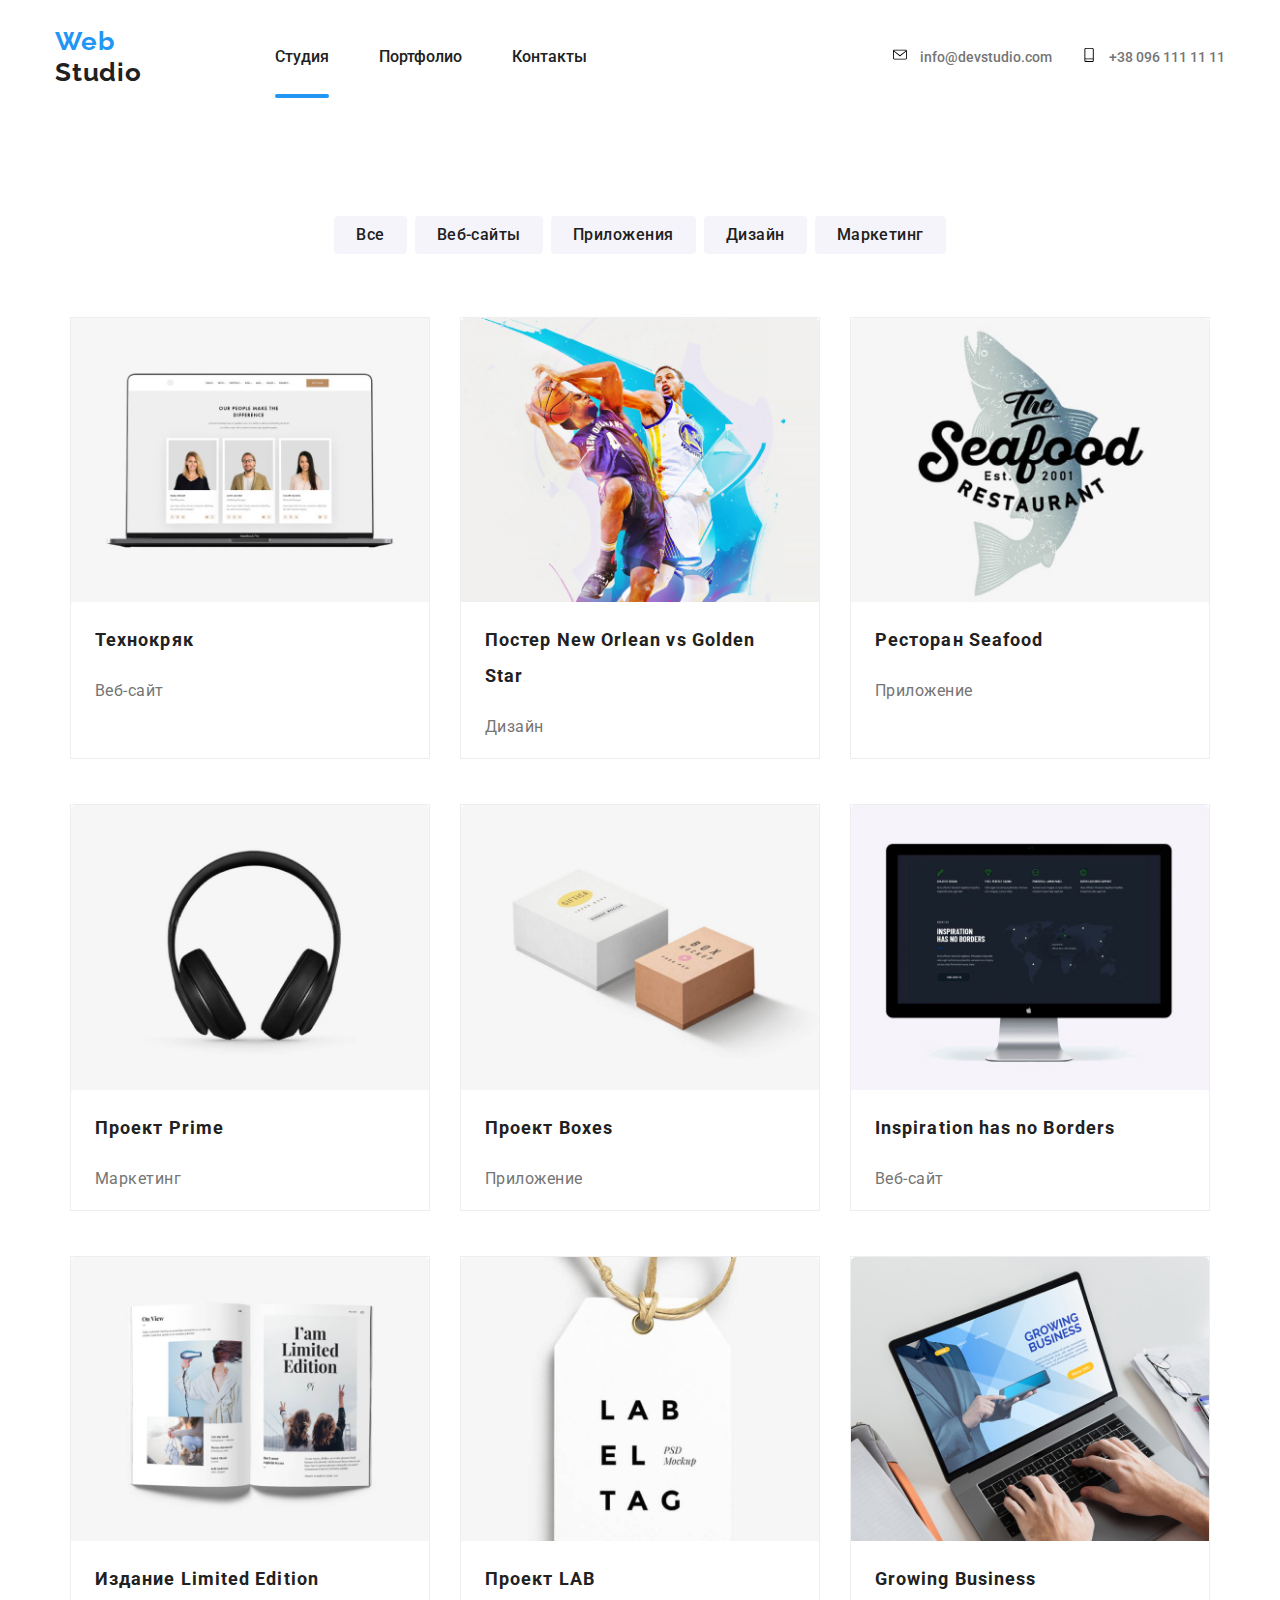
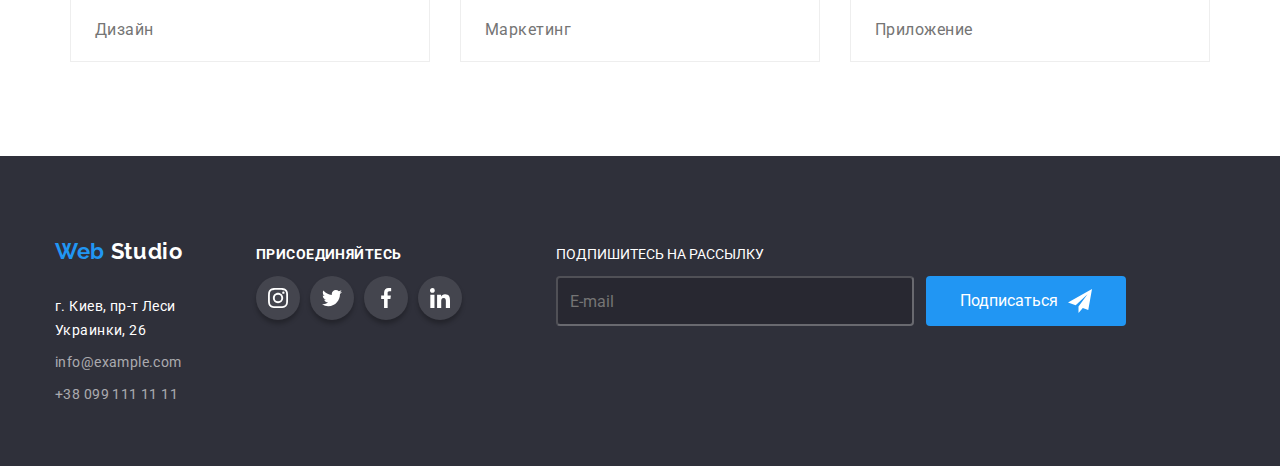
==== commit b8249e64: "исправил футтер и хедер во всех размерах" ====
--- a/portfolio.html
+++ b/portfolio.html
@@ -10,7 +10,7 @@
 </head>
 <body class="page">
 
-    <h1 class="killer-margin dn">portfolio</h1> <!--сделать невидимым, заголовок страницы-->
+    <h1 class="dn">portfolio</h1> <!--сделать невидимым, заголовок страницы-->
     <div class="page-header">
         <header class="content">
             <nav class="main-nav">
--- a/css/main.min.css
+++ b/css/main.min.css
@@ -3,5 +3,5 @@
  Consolas,  'Liberation Mono',  Menlo,- monospace;font-size:1em}small{font-size:80%}sub,sup{font-size:75%;line-height:0;position:relative;vertical-align:baseline}sub{bottom:-0.25em}sup{top:-0.5em}button,input,optgroup,select,textarea{font-family:inherit;font-size:100%;line-height:1.15;margin:0}button,select{text-transform:none}button,[type='button'],[type='reset'],[type='submit']{-webkit-appearance:button}button::-moz-focus-inner,[type='button']::-moz-focus-inner,[type='reset']::-moz-focus-inner,[type='submit']::-moz-focus-inner{border-style:none;padding:0}button:-moz-focusring,[type='button']:-moz-focusring,[type='reset']:-moz-focusring,[type='submit']:-moz-focusring{outline:1px dotted ButtonText}legend{padding:0}progress{vertical-align:baseline}[type='number']::-webkit-inner-spin-button,[type='number']::-webkit-outer-spin-button{height:auto}[type='search']{-webkit-appearance:textfield;outline-offset:-2px}[type='search']::-webkit-search-decoration{-webkit-appearance:none}::-webkit-file-upload-button{-webkit-appearance:button;font:inherit}summary{display:list-item}.page{background-color:#fff;font-family:"Roboto",sans-serif;-webkit-box-sizing:border-box;box-sizing:border-box}.list{list-style:none;padding:0;margin:0}.link{text-decoration:none}.dn{display:none}.content{padding-left:15px;padding-right:15px;margin-right:auto;margin-left:auto}@media screen and (min-width: 480px){.content{width:480px}}@media screen and (min-width: 768px){.content{width:768px}}@media screen and (min-width: 1200px){.content{width:1200px}}.hero-bgc{max-width:100%;background-repeat:no-repeat;background-position:center;background-image:-webkit-gradient(linear, left top, left bottom, from(rgba(47,48,58,0.8)), to(rgba(47,48,58,0.8))),url(../img/hw4/hero.jpg);background-image:linear-gradient(rgba(47,48,58,0.8), rgba(47,48,58,0.8)),url(../img/hw4/hero.jpg)}.hero{padding:200px 0px;margin-bottom:60px}@media screen and (max-width: 1199px){.hero{padding:118px 0px}}.hero .hero-title{font-family:Roboto;font-weight:900;font-size:44px;line-height:60px;text-align:center;letter-spacing:0.05em;text-transform:uppercase;max-width:696px;margin-left:auto;margin-right:auto;margin-bottom:30px;margin-top:0px;color:#fff}@media screen and (max-width: 1199px){.hero .hero-title{font-size:26px;line-height:42px}}.hero .button-submit{display:block;font-family:Roboto;font-weight:bold;font-size:16px;line-height:30px;text-align:center;margin-left:auto;margin-right:auto;width:200px;color:#fff;background-color:#2196F3;border-radius:4px;border-color:transparent;padding:10px 32px;-webkit-box-shadow:0px 4px rgba(0,0,0,0.15);box-shadow:0px 4px rgba(0,0,0,0.15)}.backdrop{position:fixed;top:0;left:0;width:100%;height:100%;background-color:rgba(33,33,33,0.2);-webkit-transition:all 250ms cubic-bezier(0.4, 0, 0.2, 1);transition:all 250ms cubic-bezier(0.4, 0, 0.2, 1)}.backdrop.is-hidden{opacity:0;pointer-events:none;-webkit-transition:all 250ms cubic-bezier(0.4, 0, 0.2, 1);transition:all 250ms cubic-bezier(0.4, 0, 0.2, 1)}.modal{position:absolute;top:50%;left:50%;-webkit-transform:translate(-50%, -50%);transform:translate(-50%, -50%);min-width:528px;min-height:581px;padding:40px;border-radius:4px;background-color:white;-webkit-box-shadow:0px 2px rgba(0,0,0,0.2),0px 1px rgba(0,0,0,0.14),0px 1px rgba(0,0,0,0.12);box-shadow:0px 2px rgba(0,0,0,0.2),0px 1px rgba(0,0,0,0.14),0px 1px rgba(0,0,0,0.12)}.modal-title{text-align:center;font-size:20px;line-height:23px;letter-spacing:3%;margin-bottom:30px}.modal-fild{position:relative;display:-webkit-box;display:-ms-flexbox;display:flex;-webkit-box-orient:vertical;-webkit-box-direction:normal;-ms-flex-direction:column;flex-direction:column;margin-bottom:28px}.modal-input{padding:12px 42px;border-radius:4px;border:1px solid rgba(33,33,33,0.2);-webkit-transition:200ms ease border;transition:200ms ease border}.modal-input:focus{outline:none;border-color:#2196F3}.modal-label{position:absolute;top:50%;left:42px;-webkit-transform:translateY(-50%);transform:translateY(-50%);font-size:14px;line-height:16px;color:#757575;letter-spacing:0.01em;-webkit-transition:200ms ease all;transition:200ms ease all}.modal-input:not(:placeholder-shown)+.modal-label,.modal-input:focus+.modal-label{-webkit-transform:translate(-26px, -40px);transform:translate(-26px, -40px);color:#2196F3}.modal-icon{position:absolute;top:50%;left:16px;-webkit-transform:translateY(-50%);transform:translateY(-50%);width:18px;height:18px}.modal-input:focus ~ .modal-icon{fill:#2196F3}.modal-comment{position:relative;display:-webkit-box;display:-ms-flexbox;display:flex;-webkit-box-orient:vertical;-webkit-box-direction:normal;-ms-flex-direction:column;flex-direction:column;margin-bottom:20px;font-family:inherit}.comment-label{position:absolute;top:12px;left:16px;-webkit-transform:translateY(-50%);transform:translateY(-50%);font-size:14px;line-height:16px;color:#757575;letter-spacing:0.01em;-webkit-transition:200ms ease all;transition:200ms ease all}.modal-textarea{padding:12px 16px;border-radius:4px;border:1px solid rgba(33,33,33,0.2);-webkit-transition:200ms ease border;transition:200ms ease border}.modal-textarea:not(:placeholder-shown)+.comment-label,.modal-textarea:focus+.comment-label{-webkit-transform:translate(-5px, -33px);transform:translate(-5px, -33px);color:#2196F3}.checkbox{-webkit-appearance:none;-moz-appearance:none;appearance:none;position:absolute}.checkbox-fild{text-align:center;margin-bottom:30px;font-size:14px;line-height:24px;color:#757575}.checkbox-fild,.checkbox-label{display:-webkit-inline-box;display:-ms-inline-flexbox;display:inline-flex;-webkit-box-align:center;-ms-flex-align:center;align-items:center}.checkbox ~ .checkbox-label:before{content:'';display:block;width:15px;height:15px;border:2px solid #212121;border-radius:3px;margin-right:8px}.checkbox:checked ~ .checkbox-label:before{background-color:#2196F3;border-color:transparent;background-image:url(../img/galka.svg);background-size:15px;background-position:center;background-repeat:no-repeat}.agree-link{color:#2196F3;margin-left:5px}.button-submit{display:block;font-family:#757575;font-weight:bold;font-size:16px;line-height:30px;text-align:center;margin-left:auto;margin-right:auto;width:200px;color:#fff;background-color:#2196F3;border-radius:4px;border-color:transparent;padding:10px 32px;-webkit-box-shadow:0px 4px rgba(0,0,0,0.15);box-shadow:0px 4px rgba(0,0,0,0.15)}.button-close{position:absolute;top:0;right:0;width:30px;height:30px;background-image:url(../img/close.svg);background-color:#fff;border-radius:100px;border-color:transparent;background-repeat:no-repeat;background-position:center;-webkit-transform:translate(9px, -9px);transform:translate(9px, -9px);-webkit-box-shadow:0px 2px 1px rgba(0,0,0,0.2),0px 1px 1px rgba(0,0,0,0.14),0px 1px 3px rgba(0,0,0,0.12);box-shadow:0px 2px 1px rgba(0,0,0,0.2),0px 1px 1px rgba(0,0,0,0.14),0px 1px 3px rgba(0,0,0,0.12)}@media screen and (min-width: 768px){.advantages{display:-webkit-box;display:-ms-flexbox;display:flex;-ms-flex-wrap:wrap;flex-wrap:wrap;margin-left:-15px;margin-right:-15px}.advantages .advantages-item{width:calc((100% - 4*15px) / 2);margin:15px}}@media screen and (min-width: 1200px){.advantages{display:-webkit-box;display:-ms-flexbox;display:flex;-ms-flex-wrap:wrap;flex-wrap:wrap;margin-left:-15px;margin-right:-15px}.advantages .advantages-item{width:calc((100% - 8*15px) / 4);margin:15px}}.advantages .pict_position{width:100%;height:120px;padding-top:25px;background-color:#F5F4FA;border-radius:4px;text-align:center}.advantages .pict_position .advantages-icon{width:70px;height:70px}.advantages .section-title{font-family:Roboto;font-weight:bold;font-size:14px;line-height:16px;letter-spacing:0.03em;text-transform:uppercase;color:#212121;text-align:center}.advantages .section-item{font-family:Roboto;font-weight:normal;font-size:14px;line-height:24px;letter-spacing:0.03em;color:#757575;text-align:left;width:270px;margin-left:auto;margin-right:auto;text-align:center}.section-margin{margin-top:60px}@media screen and (min-width: 1200px){.section-margin{margin-top:94px}}@media screen and (max-width: 1200px){.mobi-hidden{display:none}}@media screen and (min-width: 1200px){.work{display:-webkit-box;display:-ms-flexbox;display:flex}.work .work-title{position:absolute;bottom:27px;left:83px;font-family:"Roboto",sans-serif;font-weight:bold;font-size:14px;line-height:16px;letter-spacing:0.03em;text-transform:uppercase;color:#fff;margin-top:0;margin-bottom:0}.work .work-item{position:relative}.work .work-item:not(:last-child){margin-right:30px}.work .work-img{position:relative}.work .work-img::before{content:'';position:absolute;bottom:0;left:0;width:370px;height:70px;background-color:rgba(47,48,58,0.8)}}.h2-title{text-align:center;margin-bottom:50px;margin-top:0px}.team .name{font-family:"Roboto",sans-serif;font-weight:500;font-size:16px;line-height:19px;text-align:center;letter-spacing:0.03em;color:#212121}.team .function{font-family:"Roboto",sans-serif;font-weight:normal;font-size:16px;line-height:19px;text-align:center;letter-spacing:0.03em;color:#757575}.team .social{display:-webkit-box;display:-ms-flexbox;display:flex;-webkit-box-pack:center;-ms-flex-pack:center;justify-content:center}.team .social-item{margin-bottom:24px;width:44px;height:44px}.team .social-item+.team .social-item{margin-left:10px}.team .social-link{display:block;width:44px;height:44px;padding:12px;margin-bottom:24px;border-radius:100px;-webkit-transition-property:background-color;transition-property:background-color;-webkit-transition-duration:250ms;transition-duration:250ms;-webkit-transition-timing-function:cubic-bezier(0.4, 0, 0.2, 1);transition-timing-function:cubic-bezier(0.4, 0, 0.2, 1)}.team .social-link:hover,.team .social-link:focus{background-color:#2196F3;border-radius:100px}.team .social-link:hover svg,.team .social-link:focus svg{fill:#fff}.team .team-img{width:100%}@media screen and (min-width: 768px){.team{display:-webkit-box;display:-ms-flexbox;display:flex;-ms-flex-wrap:wrap;flex-wrap:wrap;-webkit-box-pack:center;-ms-flex-pack:center;justify-content:center;-webkit-box-align:center;-ms-flex-align:center;align-items:center;margin-left:-15px;margin-right:-15px}.team .team-item{width:calc((100% - 4*15px) / 2);margin:15px}}@media screen and (min-width: 1200px){.team{display:-webkit-box;display:-ms-flexbox;display:flex;-ms-flex-wrap:wrap;flex-wrap:wrap;margin-left:-15px;margin-right:-15px}.team .team-item{width:calc((100% - 8*15px) / 4);margin:15px}}.team .team-item{-webkit-box-shadow:0px 2px 1px rgba(0,0,0,0.2),0px 1px 1px rgba(0,0,0,0.14),0px 1px 3px rgba(0,0,0,0.12);box-shadow:0px 2px 1px rgba(0,0,0,0.2),0px 1px 1px rgba(0,0,0,0.14),0px 1px 3px rgba(0,0,0,0.12);border-radius:0px 0px 4px 4px}.team .social-icon{width:20px;height:20px;fill:#AFB1B8;-webkit-transition:fill 250ms cubic-bezier(0.4, 0, 0.2, 1);transition:fill 250ms cubic-bezier(0.4, 0, 0.2, 1)}@media screen and (min-width: 480px){.clients{display:-webkit-box;display:-ms-flexbox;display:flex;-ms-flex-wrap:wrap;flex-wrap:wrap;-webkit-box-pack:center;-ms-flex-pack:center;justify-content:center;-webkit-box-align:center;-ms-flex-align:center;align-items:center;margin-left:-15px;margin-right:-15px}.clients .clients-item{width:calc((100% - 4 * 15px) / 2);margin:15px}}@media screen and (min-width: 768px){.clients{display:-webkit-box;display:-ms-flexbox;display:flex;-ms-flex-wrap:wrap;flex-wrap:wrap;-webkit-box-pack:center;-ms-flex-pack:center;justify-content:center;-webkit-box-align:center;-ms-flex-align:center;align-items:center;margin-left:-15px;margin-right:-15px}.clients .clients-item{width:calc((100% - 6 * 15px) / 3);margin:15px}}@media screen and (min-width: 1200px){.clients{display:-webkit-box;display:-ms-flexbox;display:flex;-ms-flex-wrap:wrap;flex-wrap:wrap;-webkit-box-pack:center;-ms-flex-pack:center;justify-content:center;-webkit-box-align:center;-ms-flex-align:center;align-items:center;margin-left:-15px;margin-right:-15px}.clients .clients-item{width:calc((100% - 12 * 15px) / 6);margin:15px}}.clients-link{display:inline-block;width:100%;border-radius:4px;border:solid #AFB1B8;border-width:1px;text-align:center;padding:19px 0px;-webkit-transition:all 250ms cubic-bezier(0.4, 0, 0.2, 1);transition:all 250ms cubic-bezier(0.4, 0, 0.2, 1)}.clients-link:hover svg,.clients-link:focus svg{fill:#2196F3}.clients-link:hover,.clients-link:focus{border-color:#2196F3}.clients-icon1{width:44px;height:49px;fill:#AFB1B8;-webkit-transition:fill 250ms cubic-bezier(0.4, 0, 0.2, 1);transition:fill 250ms cubic-bezier(0.4, 0, 0.2, 1)}.clients-icon2{width:40px;height:52px;fill:#AFB1B8;-webkit-transition:fill 250ms cubic-bezier(0.4, 0, 0.2, 1);transition:fill 250ms cubic-bezier(0.4, 0, 0.2, 1)}.clients-icon3{width:41px;height:43px;fill:#AFB1B8;-webkit-transition:fill 250ms cubic-bezier(0.4, 0, 0.2, 1);transition:fill 250ms cubic-bezier(0.4, 0, 0.2, 1)}.clients-icon4{width:80px;height:42px;fill:#AFB1B8;-webkit-transition:fill 250ms cubic-bezier(0.4, 0, 0.2, 1);transition:fill 250ms cubic-bezier(0.4, 0, 0.2, 1)}.clients-icon5{width:59px;height:47px;fill:#AFB1B8;-webkit-transition:fill 250ms cubic-bezier(0.4, 0, 0.2, 1);transition:fill 250ms cubic-bezier(0.4, 0, 0.2, 1)}.clients-icon6{width:89px;height:46px;fill:#AFB1B8;-webkit-transition:fill 250ms cubic-bezier(0.4, 0, 0.2, 1);transition:fill 250ms cubic-bezier(0.4, 0, 0.2, 1)}.footer{background-color:#2F303A}@media screen and (min-width: 480px){.footer{padding-bottom:60px;padding-top:60px}.footer .footer-logo{display:inline-block;font-size:22px;line-height:26px;font-family:Raleway;font-weight:bold;letter-spacing:0.03em;text-decoration:none;color:#fff}.footer .logo-color{color:.footer .logo-color accent-color}.footer .footer-contacts{text-align:center}.footer .footer-address{font-family:"Roboto",sans-serif;font-style:normal;font-weight:normal;font-size:14px;line-height:24px;letter-spacing:0.03em;color:#fff}.footer .footer-address-item{margin-top:8px;margin-bottom:0}.footer .tel-mail{display:-webkit-box;display:-ms-flexbox;display:flex;-webkit-box-orient:vertical;-webkit-box-direction:normal;-ms-flex-direction:column;flex-direction:column;-webkit-box-pack:baseline;-ms-flex-pack:baseline;justify-content:baseline}.footer .tel-mail-link{margin-top:8px;color:rgba(255,255,255,0.6)}.footer .connecting{font-family:"Roboto",sans-serif;font-style:normal;font-weight:bold;font-size:14px;line-height:16px;letter-spacing:0.03em;text-transform:uppercase;color:#fff;margin-top:60px}.footer .social{display:-webkit-box;display:-ms-flexbox;display:flex;-webkit-box-pack:center;-ms-flex-pack:center;justify-content:center}.footer .social-item{margin-bottom:24px;width:44px;height:44px}.footer .social-item+.social-item{margin-left:10px}.footer .social-link{display:block;width:44px;height:44px;padding:12px;margin-bottom:24px;border-radius:100px;background:rgba(255,255,255,0.1);-webkit-box-shadow:0px 4px 4px rgba(0,0,0,0.25);box-shadow:0px 4px 4px rgba(0,0,0,0.25);-webkit-transition-property:background-color;transition-property:background-color;-webkit-transition-duration:250ms;transition-duration:250ms;-webkit-transition-timing-function:cubic-bezier(0.4, 0, 0.2, 1);transition-timing-function:cubic-bezier(0.4, 0, 0.2, 1)}.footer .social-link:hover,.footer .social-link:focus{background-color:#2196F3;border-radius:100px}.footer .social-icon{width:20px;height:20px;fill:#fff;-webkit-transition:fill 250ms cubic-bezier(0.4, 0, 0.2, 1);transition:fill 250ms cubic-bezier(0.4, 0, 0.2, 1)}.footer .form{text-align:center}.footer .form-field{display:block}.footer .form-text{display:inline-block;text-align:center;font-family:"Roboto",sans-serif;font-style:Bold;font-size:14px;line-height:16px;text-align:Left;letter-spacing:3%;text-transform:uppercase;color:#fff}.footer .form-input{width:358px;height:50px;padding:18px 12px;border-radius:4px;border-color:rgba(255,255,255,0.3);background-color:rgba(0,0,0,0.15);color:#fff}.footer .form-input:focus .form-label{-webkit-transform:translateY(-5px) translateX(-10px);transform:translateY(-5px) translateX(-10px)}.footer .form-button{display:-webkit-inline-box;display:-ms-inline-flexbox;display:inline-flex;-webkit-box-align:center;-ms-flex-align:center;align-items:center;width:200px;height:50px;background-color:#2196F3;color:#fff;border-radius:4px;border-color:transparent;text-align:center;padding:10px 32px;margin-top:20px}.footer .button-icon{fill:#fff;width:24px;height:24px;margin-left:10px}.footer .dev_border{display:none}}@media screen and (min-width: 768px){.footer .footer-contacts{display:-webkit-box;display:-ms-flexbox;display:flex;-ms-flex-wrap:wrap;flex-wrap:wrap;-ms-flex-pack:distribute;justify-content:space-around;-webkit-box-align:baseline;-ms-flex-align:baseline;align-items:baseline}.footer .form{width:100%}.footer .connecting{margin-top:0}}@media screen and (min-width: 1200px){.footer .footer-contacts{display:-webkit-box;display:-ms-flexbox;display:flex;-ms-flex-wrap:nowrap;flex-wrap:nowrap}.footer .column-one{width:231px;text-align:left;margin-right:69px}.footer .column-two{display:-webkit-box;display:-ms-flexbox;display:flex;-webkit-box-orient:vertical;-webkit-box-direction:normal;-ms-flex-direction:column;flex-direction:column;-webkit-box-pack:start;-ms-flex-pack:start;justify-content:flex-start;text-align:left;margin-right:94px}.footer .form{text-align:left}.footer .form-field{display:block}.footer .form-position{display:-webkit-box;display:-ms-flexbox;display:flex;-webkit-box-align:center;-ms-flex-align:center;align-items:center}.footer .form-button{margin-top:0;margin-left:12px}}.backdrop{position:fixed;top:0;left:0;width:100%;height:100%;background-color:rgba(33,33,33,0.2);-webkit-transition:all 250ms cubic-bezier(0.4, 0, 0.2, 1);transition:all 250ms cubic-bezier(0.4, 0, 0.2, 1)}.backdrop.is-hidden{opacity:0;pointer-events:none;-webkit-transition:all 250ms cubic-bezier(0.4, 0, 0.2, 1);transition:all 250ms cubic-bezier(0.4, 0, 0.2, 1)}@media screen and (min-width: 480px){.backdrop{padding:93px 15px;overflow-y:scroll}}.modal{background-color:white;-webkit-box-shadow:0px 2px rgba(0,0,0,0.2),0px 1px rgba(0,0,0,0.14),0px 1px rgba(0,0,0,0.12);box-shadow:0px 2px rgba(0,0,0,0.2),0px 1px rgba(0,0,0,0.14),0px 1px rgba(0,0,0,0.12)}@media screen and (min-width: 480px){.modal{position:relative}}@media screen and (min-width: 768px){.modal{position:absolute;top:50%;left:50%;-webkit-transform:translate(-50%, -50%);transform:translate(-50%, -50%);min-width:528px;min-height:581px;padding:40px;border-radius:4px}}.modal-title{text-align:center;font-size:20px;line-height:23px;letter-spacing:3%;margin-bottom:30px}.modal-fild{position:relative;display:-webkit-box;display:-ms-flexbox;display:flex;-webkit-box-orient:vertical;-webkit-box-direction:normal;-ms-flex-direction:column;flex-direction:column;margin-bottom:28px}.modal-input{padding:12px 42px;border-radius:4px;border:1px solid rgba(33,33,33,0.2);-webkit-transition:200ms ease border;transition:200ms ease border}.modal-input:focus{outline:none;border-color:#2196F3}.modal-label{position:absolute;top:50%;left:42px;-webkit-transform:translateY(-50%);transform:translateY(-50%);font-size:14px;line-height:16px;color:#757575;letter-spacing:0.01em;-webkit-transition:200ms ease all;transition:200ms ease all}.modal-input:not(:placeholder-shown)+.modal-label,.modal-input:focus+.modal-label{-webkit-transform:translate(-26px, -40px);transform:translate(-26px, -40px);color:#2196F3}.modal-icon{position:absolute;top:50%;left:16px;-webkit-transform:translateY(-50%);transform:translateY(-50%);width:18px;height:18px}.modal-input:focus ~ .modal-icon{fill:#2196F3}.modal-comment{position:relative;display:-webkit-box;display:-ms-flexbox;display:flex;-webkit-box-orient:vertical;-webkit-box-direction:normal;-ms-flex-direction:column;flex-direction:column;margin-bottom:20px;font-family:inherit}.comment-label{position:absolute;top:12px;left:16px;-webkit-transform:translateY(-50%);transform:translateY(-50%);font-size:14px;line-height:16px;color:#757575;letter-spacing:0.01em;-webkit-transition:200ms ease all;transition:200ms ease all}.modal-textarea{padding:12px 16px;border-radius:4px;border:1px solid rgba(33,33,33,0.2);-webkit-transition:200ms ease border;transition:200ms ease border}.modal-textarea:not(:placeholder-shown)+.comment-label,.modal-textarea:focus+.comment-label{-webkit-transform:translate(-5px, -33px);transform:translate(-5px, -33px);color:#2196F3}.checkbox{-webkit-appearance:none;-moz-appearance:none;appearance:none;position:absolute}.checkbox-fild{text-align:center;margin-bottom:30px;font-size:14px;line-height:24px;color:#757575}.checkbox-fild,.checkbox-label{display:-webkit-inline-box;display:-ms-inline-flexbox;display:inline-flex;-webkit-box-align:center;-ms-flex-align:center;align-items:center}.checkbox ~ .checkbox-label:before{content:'';display:block;width:15px;height:15px;border:2px solid #212121;border-radius:3px;margin-right:8px}.checkbox:checked ~ .checkbox-label:before{background-color:#2196F3;border-color:transparent;background-image:url(../img/galka.svg);background-size:15px;background-position:center;background-repeat:no-repeat}.agree-link{color:#2196F3;margin-left:5px}.button-submit{display:block;font-family:#757575;font-weight:bold;font-size:16px;line-height:30px;text-align:center;margin-left:auto;margin-right:auto;width:200px;color:#fff;background-color:#2196F3;border-radius:4px;border-color:transparent;padding:10px 32px;-webkit-box-shadow:0px 4px rgba(0,0,0,0.15);box-shadow:0px 4px rgba(0,0,0,0.15)}.button-close{position:absolute;top:0;right:0;width:30px;height:30px;background-image:url(../img/close.svg);background-color:#fff;border-radius:100px;border-color:transparent;background-repeat:no-repeat;background-position:center;-webkit-transform:translate(9px, -9px);transform:translate(9px, -9px);-webkit-box-shadow:0px 2px 1px rgba(0,0,0,0.2),0px 1px 1px rgba(0,0,0,0.14),0px 1px 3px rgba(0,0,0,0.12);box-shadow:0px 2px 1px rgba(0,0,0,0.2),0px 1px 1px rgba(0,0,0,0.14),0px 1px 3px rgba(0,0,0,0.12)}@media screen and (max-width: 768px){.button-close{-webkit-transform:translate(-8px, 8px);transform:translate(-8px, 8px)}}.radio{display:-webkit-box;display:-ms-flexbox;display:flex;-ms-flex-wrap:wrap;flex-wrap:wrap;-webkit-box-pack:left;-ms-flex-pack:left;justify-content:left;margin-bottom:40px}.radio-button{-webkit-appearance:none;-moz-appearance:none;appearance:none;position:absolute}.radio-item{font-family:#757575;font-style:normal;font-weight:500;font-size:16px;line-height:26px;text-align:center;letter-spacing:0.03em;color:#212121;background-color:#F5F4FA;border-radius:4px;border:transparent;padding:6px 22px;height:38px;margin-top:8px;margin-bottom:8px;-webkit-transition:all 250ms cubic-bezier(0.4, 0, 0.2, 1);transition:all 250ms cubic-bezier(0.4, 0, 0.2, 1)}.radio .radio-item:not(:last-child){margin-right:8px}.radio .radio-item:hover,.radio .radio-item:focus{background-color:#2196F3;color:#fff}@media screen and (min-width: 768px){.radio{display:-webkit-box;display:-ms-flexbox;display:flex;-ms-flex-wrap:nowrap;flex-wrap:nowrap;-webkit-box-pack:center;-ms-flex-pack:center;justify-content:center}}.dn{display:none}.projects .card{display:block;width:100%;margin-bottom:30px;border:1px solid #EEEEEE}.projects .card:hover,.projects .card:focus{-webkit-box-shadow:0px 1px 4px rgba(0,0,0,0.16),0px 0px 4px rgba(0,0,0,0.06),0px 0px 4px rgba(0,0,0,0.25);box-shadow:0px 1px 4px rgba(0,0,0,0.16),0px 0px 4px rgba(0,0,0,0.06),0px 0px 4px rgba(0,0,0,0.25);border-radius:0px 6px 4px 4px}.projects .card-link{display:block;position:relative}.projects .projects-img{width:100%}.projects .card-link img{display:block}.projects .projects-modal{position:relative;overflow:hidden}.projects .projects-modal:hover .card-text{-webkit-transform:translateY(-100%) translateX(0);transform:translateY(-100%) translateX(0);opacity:1}.projects .card-text{position:absolute;font-size:18px;line-height:1.55;color:#fff;background:rgba(33,150,243,0.9);padding-left:24px;padding-right:24px;padding-top:63px;padding-bottom:63px;height:100%;width:100%;margin:0;top:100%;opacity:0;-webkit-transition:all 250ms cubic-bezier(0.4, 0, 0.2, 1);transition:all 250ms cubic-bezier(0.4, 0, 0.2, 1)}.projects .projects-title{font-family:#757575;font-style:normal;font-weight:bold;font-size:18px;line-height:2;letter-spacing:0.06em;color:#212121;margin-top:20px;text-align:left;padding-left:24px;padding-right:24px}.projects .projects-item{font-family:#757575;font-style:normal;font-weight:normal;font-size:16px;line-height:1.87;letter-spacing:0.03em;color:#757575;padding-left:24px;padding-right:24px}@media screen and (min-width: 768px){.projects{display:-webkit-box;display:-ms-flexbox;display:flex;-ms-flex-wrap:wrap;flex-wrap:wrap}.projects .card{width:calc((100% - 4*15px) / 2);margin:15px}}@media screen and (min-width: 1200px){.projects{display:-webkit-box;display:-ms-flexbox;display:flex;-ms-flex-wrap:wrap;flex-wrap:wrap}.projects .card{width:calc((100% - 6*15px) / 3);margin:15px;border:1px solid #EEEEEE;margin-bottom:30px;display:block}.projects .card:hover,.projects .card:focus{-webkit-box-shadow:0px 1px 4px rgba(0,0,0,0.16),0px 0px 4px rgba(0,0,0,0.06),0px 0px 4px rgba(0,0,0,0.25);box-shadow:0px 1px 4px rgba(0,0,0,0.16),0px 0px 4px rgba(0,0,0,0.06),0px 0px 4px rgba(0,0,0,0.25);border-radius:0px 6px 4px 4px}.projects .card:nth-child(3n){margin-right:0}.projects .card:nth-last-child(-n+3){margin-bottom:0}}.page-header{position:relative}.main-nav{display:-webkit-box;display:-ms-flexbox;display:flex;-webkit-box-align:center;-ms-flex-align:center;align-items:center;-webkit-box-pack:justify;-ms-flex-pack:justify;justify-content:space-between}.logo{font-family:Raleway;font-weight:bold;font-size:24px;line-height:28px;letter-spacing:0.03em;text-decoration:none;color:#212121}@media screen and (min-width: 1200px){.logo{font-size:26px;line-height:31px}}.logo-color{color:#2196F3}.menu-button{display:-webkit-inline-box;display:-ms-inline-flexbox;display:inline-flex;margin:0;padding:0;border:none;outline:none;background-color:transparent}@media screen and (min-width: 768px){.menu-button{display:none}}.menu-button .icon-cross{display:none}.menu-button.is-open .icon-cross{display:block}.menu-button.is-open .icon-menu{display:none}@media screen and (max-width: 767px){.menu-container{display:none;position:absolute;top:100%;left:0;width:100%;padding-top:60px;padding-bottom:60px;background-color:#fff;margin:0;-webkit-box-shadow:0px 1px 3px rgba(0,0,0,0.16),0px 2px 4px rgba(0,0,0,0.08),0px 4px 8px rgba(0,0,0,0.04);box-shadow:0px 1px 3px rgba(0,0,0,0.16),0px 2px 4px rgba(0,0,0,0.08),0px 4px 8px rgba(0,0,0,0.04)}.menu-container.is-open{display:block}.menu-container .nav-link{display:inline-block;position:relative;font-weight:500;padding-top:8px;padding-bottom:8px}.menu-container .nav-link:hover,.menu-container .nav-link:focus{color:#2196F3}.menu-container .nav-item:not(:last-child){margin-bottom:40px}.menu-container .nav-item:last-child{margin-bottom:60px}.menu-container .address-list{text-align:center}.menu-container .address-list .item:not(:last-child){margin-bottom:16px}.menu-container .contacts{display:inline-block;text-align:center}}@media screen and (min-width: 768px){.menu-container{display:-webkit-box;display:-ms-flexbox;display:flex}.menu-container .site-nav{display:-webkit-box;display:-ms-flexbox;display:flex;-webkit-box-pack:center;-ms-flex-pack:center;justify-content:center;-webkit-box-align:center;-ms-flex-align:center;align-items:center;margin-right:84px}.menu-container .nav-item{margin-left:auto;position:relative}.menu-container .nav-item:not(:last-child){margin-right:50px}.menu-container .contacts{font-size:12px;line-height:14px;font-weight:500}.menu-container .address-list{display:-webkit-inline-box;display:-ms-inline-flexbox;display:inline-flex;-webkit-box-orient:vertical;-webkit-box-direction:normal;-ms-flex-direction:column;flex-direction:column;-webkit-box-pack:center;-ms-flex-pack:center;justify-content:center}.menu-container .mail-icon{width:14px;height:14px}.menu-container .nav-link{padding:32px 0px}}@media screen and (min-width: 1200px){.menu-container .address-list{display:-webkit-box;display:-ms-flexbox;display:flex;-webkit-box-orient:horizontal;-webkit-box-direction:normal;-ms-flex-direction:row;flex-direction:row;-webkit-box-pack:center;-ms-flex-pack:center;justify-content:center;-webkit-box-align:center;-ms-flex-align:center;align-items:center}.menu-container .main-nav{display:-webkit-box;display:-ms-flexbox;display:flex;-webkit-box-orient:horizontal;-webkit-box-direction:normal;-ms-flex-direction:row;flex-direction:row;-webkit-box-align:center;-ms-flex-align:center;align-items:center;-webkit-box-pack:justify;-ms-flex-pack:justify;justify-content:space-between}.menu-container .contacts{font-size:14px;line-height:16px}}@media screen and (min-width: 1200px){.menu-container .main-nav{display:-webkit-box;display:-ms-flexbox;display:flex;-webkit-box-align:center;-ms-flex-align:center;align-items:center;-webkit-box-pack:justify;-ms-flex-pack:justify;justify-content:space-between;margin-right:81px}.menu-container .menu-container{margin-left:85px;-webkit-box-flex:1;-ms-flex-positive:1;flex-grow:1}}.menu-container .site-nav{font-family:"Roboto",sans-serif;text-align:center}.menu-container .site-nav .active::after{content:'';position:absolute;bottom:0;left:0;height:4px;width:100%;background-color:#2196F3;border-radius:4px}.menu-container .nav-link{display:inline-block;position:relative;color:#212121;font-family:"Roboto",sans-serif;font-weight:500;text-decoration:none;-webkit-transition-property:color;transition-property:color;-webkit-transition-duration:250ms;transition-duration:250ms;-webkit-transition-timing-function:cubic-bezier(0.4, 0, 0.2, 1);transition-timing-function:cubic-bezier(0.4, 0, 0.2, 1)}.menu-container .nav-link:hover,.menu-container .nav-link:focus{color:#2196F3}.menu-container .contacts{color:#757575;font-style:normal;font-weight:500;-webkit-transition:color 250ms cubic-bezier(0.4, 0, 0.2, 1);transition:color 250ms cubic-bezier(0.4, 0, 0.2, 1)}.menu-container .contacts:hover,.menu-container .contacts:focus{color:#2196F3;fill:#2196F3}.menu-container .contacts:hover svg,.menu-container .contacts:focus svg{fill:#2196F3}.menu-container .mail-icon{width:16px;height:15px;margin-right:10px;-webkit-transition:fill 250ms cubic-bezier(0.4, 0, 0.2, 1);transition:fill 250ms cubic-bezier(0.4, 0, 0.2, 1)}
+ monospace;font-size:1em}small{font-size:80%}sub,sup{font-size:75%;line-height:0;position:relative;vertical-align:baseline}sub{bottom:-0.25em}sup{top:-0.5em}button,input,optgroup,select,textarea{font-family:inherit;font-size:100%;line-height:1.15;margin:0}button,select{text-transform:none}button,[type='button'],[type='reset'],[type='submit']{-webkit-appearance:button}button::-moz-focus-inner,[type='button']::-moz-focus-inner,[type='reset']::-moz-focus-inner,[type='submit']::-moz-focus-inner{border-style:none;padding:0}button:-moz-focusring,[type='button']:-moz-focusring,[type='reset']:-moz-focusring,[type='submit']:-moz-focusring{outline:1px dotted ButtonText}legend{padding:0}progress{vertical-align:baseline}[type='number']::-webkit-inner-spin-button,[type='number']::-webkit-outer-spin-button{height:auto}[type='search']{-webkit-appearance:textfield;outline-offset:-2px}[type='search']::-webkit-search-decoration{-webkit-appearance:none}::-webkit-file-upload-button{-webkit-appearance:button;font:inherit}summary{display:list-item}.page{background-color:#fff;font-family:"Roboto",sans-serif;-webkit-box-sizing:border-box;box-sizing:border-box}.list{list-style:none;padding:0;margin:0}.link{text-decoration:none}.dn{display:none}.content{padding-left:15px;padding-right:15px;margin-right:auto;margin-left:auto}@media screen and (min-width: 480px){.content{width:480px}}@media screen and (min-width: 768px){.content{width:768px}}@media screen and (min-width: 1200px){.content{width:1200px}}.hero-bgc{max-width:100%;background-repeat:no-repeat;background-position:center;background-image:-webkit-gradient(linear, left top, left bottom, from(rgba(47,48,58,0.8)), to(rgba(47,48,58,0.8))),url(../img/hw4/hero.jpg);background-image:linear-gradient(rgba(47,48,58,0.8), rgba(47,48,58,0.8)),url(../img/hw4/hero.jpg)}.hero{padding:200px 0px;margin-bottom:60px}@media screen and (max-width: 1199px){.hero{padding:118px 0px}}.hero .hero-title{font-family:Roboto;font-weight:900;font-size:44px;line-height:60px;text-align:center;letter-spacing:0.05em;text-transform:uppercase;max-width:696px;margin-left:auto;margin-right:auto;margin-bottom:30px;margin-top:0px;color:#fff}@media screen and (max-width: 1199px){.hero .hero-title{font-size:26px;line-height:42px}}.hero .button-submit{display:block;font-family:Roboto;font-weight:bold;font-size:16px;line-height:30px;text-align:center;margin-left:auto;margin-right:auto;width:200px;color:#fff;background-color:#2196F3;border-radius:4px;border-color:transparent;padding:10px 32px;-webkit-box-shadow:0px 4px rgba(0,0,0,0.15);box-shadow:0px 4px rgba(0,0,0,0.15)}.backdrop{position:fixed;top:0;left:0;width:100%;height:100%;background-color:rgba(33,33,33,0.2);-webkit-transition:all 250ms cubic-bezier(0.4, 0, 0.2, 1);transition:all 250ms cubic-bezier(0.4, 0, 0.2, 1)}.backdrop.is-hidden{opacity:0;pointer-events:none;-webkit-transition:all 250ms cubic-bezier(0.4, 0, 0.2, 1);transition:all 250ms cubic-bezier(0.4, 0, 0.2, 1)}.modal{position:absolute;top:50%;left:50%;-webkit-transform:translate(-50%, -50%);transform:translate(-50%, -50%);min-width:528px;min-height:581px;padding:40px;border-radius:4px;background-color:white;-webkit-box-shadow:0px 2px rgba(0,0,0,0.2),0px 1px rgba(0,0,0,0.14),0px 1px rgba(0,0,0,0.12);box-shadow:0px 2px rgba(0,0,0,0.2),0px 1px rgba(0,0,0,0.14),0px 1px rgba(0,0,0,0.12)}.modal-title{text-align:center;font-size:20px;line-height:23px;letter-spacing:3%;margin-bottom:30px}.modal-fild{position:relative;display:-webkit-box;display:-ms-flexbox;display:flex;-webkit-box-orient:vertical;-webkit-box-direction:normal;-ms-flex-direction:column;flex-direction:column;margin-bottom:28px}.modal-input{padding:12px 42px;border-radius:4px;border:1px solid rgba(33,33,33,0.2);-webkit-transition:200ms ease border;transition:200ms ease border}.modal-input:focus{outline:none;border-color:#2196F3}.modal-label{position:absolute;top:50%;left:42px;-webkit-transform:translateY(-50%);transform:translateY(-50%);font-size:14px;line-height:16px;color:#757575;letter-spacing:0.01em;-webkit-transition:200ms ease all;transition:200ms ease all}.modal-input:not(:placeholder-shown)+.modal-label,.modal-input:focus+.modal-label{-webkit-transform:translate(-26px, -40px);transform:translate(-26px, -40px);color:#2196F3}.modal-icon{position:absolute;top:50%;left:16px;-webkit-transform:translateY(-50%);transform:translateY(-50%);width:18px;height:18px}.modal-input:focus ~ .modal-icon{fill:#2196F3}.modal-comment{position:relative;display:-webkit-box;display:-ms-flexbox;display:flex;-webkit-box-orient:vertical;-webkit-box-direction:normal;-ms-flex-direction:column;flex-direction:column;margin-bottom:20px;font-family:inherit}.comment-label{position:absolute;top:12px;left:16px;-webkit-transform:translateY(-50%);transform:translateY(-50%);font-size:14px;line-height:16px;color:#757575;letter-spacing:0.01em;-webkit-transition:200ms ease all;transition:200ms ease all}.modal-textarea{padding:12px 16px;border-radius:4px;border:1px solid rgba(33,33,33,0.2);-webkit-transition:200ms ease border;transition:200ms ease border}.modal-textarea:not(:placeholder-shown)+.comment-label,.modal-textarea:focus+.comment-label{-webkit-transform:translate(-5px, -33px);transform:translate(-5px, -33px);color:#2196F3}.checkbox{-webkit-appearance:none;-moz-appearance:none;appearance:none;position:absolute}.checkbox-fild{text-align:center;margin-bottom:30px;font-size:14px;line-height:24px;color:#757575}.checkbox-fild,.checkbox-label{display:-webkit-inline-box;display:-ms-inline-flexbox;display:inline-flex;-webkit-box-align:center;-ms-flex-align:center;align-items:center}.checkbox ~ .checkbox-label:before{content:'';display:block;width:15px;height:15px;border:2px solid #212121;border-radius:3px;margin-right:8px}.checkbox:checked ~ .checkbox-label:before{background-color:#2196F3;border-color:transparent;background-image:url(../img/galka.svg);background-size:15px;background-position:center;background-repeat:no-repeat}.agree-link{color:#2196F3;margin-left:5px}.button-submit{display:block;font-family:#757575;font-weight:bold;font-size:16px;line-height:30px;text-align:center;margin-left:auto;margin-right:auto;width:200px;color:#fff;background-color:#2196F3;border-radius:4px;border-color:transparent;padding:10px 32px;-webkit-box-shadow:0px 4px rgba(0,0,0,0.15);box-shadow:0px 4px rgba(0,0,0,0.15)}.button-close{position:absolute;top:0;right:0;width:30px;height:30px;background-image:url(../img/close.svg);background-color:#fff;border-radius:100px;border-color:transparent;background-repeat:no-repeat;background-position:center;-webkit-transform:translate(9px, -9px);transform:translate(9px, -9px);-webkit-box-shadow:0px 2px 1px rgba(0,0,0,0.2),0px 1px 1px rgba(0,0,0,0.14),0px 1px 3px rgba(0,0,0,0.12);box-shadow:0px 2px 1px rgba(0,0,0,0.2),0px 1px 1px rgba(0,0,0,0.14),0px 1px 3px rgba(0,0,0,0.12)}@media screen and (min-width: 768px){.advantages{display:-webkit-box;display:-ms-flexbox;display:flex;-ms-flex-wrap:wrap;flex-wrap:wrap;margin-left:-15px;margin-right:-15px}.advantages .advantages-item{width:calc((100% - 4*15px) / 2);margin:15px}}@media screen and (min-width: 1200px){.advantages{display:-webkit-box;display:-ms-flexbox;display:flex;-ms-flex-wrap:wrap;flex-wrap:wrap;margin-left:-15px;margin-right:-15px}.advantages .advantages-item{width:calc((100% - 8*15px) / 4);margin:15px}}.advantages .pict_position{width:100%;height:120px;padding-top:25px;background-color:#F5F4FA;border-radius:4px;text-align:center}.advantages .pict_position .advantages-icon{width:70px;height:70px}.advantages .section-title{font-family:Roboto;font-weight:bold;font-size:14px;line-height:16px;letter-spacing:0.03em;text-transform:uppercase;color:#212121;text-align:center}.advantages .section-item{font-family:Roboto;font-weight:normal;font-size:14px;line-height:24px;letter-spacing:0.03em;color:#757575;text-align:left;width:270px;margin-left:auto;margin-right:auto;text-align:center}.section-margin{margin-top:60px}@media screen and (min-width: 1200px){.section-margin{margin-top:94px}}@media screen and (max-width: 1200px){.mobi-hidden{display:none}}@media screen and (min-width: 1200px){.work{display:-webkit-box;display:-ms-flexbox;display:flex}.work .work-title{position:absolute;bottom:27px;left:83px;font-family:"Roboto",sans-serif;font-weight:bold;font-size:14px;line-height:16px;letter-spacing:0.03em;text-transform:uppercase;color:#fff;margin-top:0;margin-bottom:0}.work .work-item{position:relative}.work .work-item:not(:last-child){margin-right:30px}.work .work-img{position:relative}.work .work-img::before{content:'';position:absolute;bottom:0;left:0;width:370px;height:70px;background-color:rgba(47,48,58,0.8)}}.h2-title{text-align:center;margin-bottom:50px;margin-top:0px}.team .name{font-family:"Roboto",sans-serif;font-weight:500;font-size:16px;line-height:19px;text-align:center;letter-spacing:0.03em;color:#212121}.team .function{font-family:"Roboto",sans-serif;font-weight:normal;font-size:16px;line-height:19px;text-align:center;letter-spacing:0.03em;color:#757575}.team .social{display:-webkit-box;display:-ms-flexbox;display:flex;-webkit-box-pack:center;-ms-flex-pack:center;justify-content:center}.team .social-item{margin-bottom:24px;width:44px;height:44px}.team .social-item+.team .social-item{margin-left:10px}.team .social-link{display:block;width:44px;height:44px;padding:12px;margin-bottom:24px;border-radius:100px;-webkit-transition-property:background-color;transition-property:background-color;-webkit-transition-duration:250ms;transition-duration:250ms;-webkit-transition-timing-function:cubic-bezier(0.4, 0, 0.2, 1);transition-timing-function:cubic-bezier(0.4, 0, 0.2, 1)}.team .social-link:hover,.team .social-link:focus{background-color:#2196F3;border-radius:100px}.team .social-link:hover svg,.team .social-link:focus svg{fill:#fff}.team .team-img{width:100%}@media screen and (min-width: 768px){.team{display:-webkit-box;display:-ms-flexbox;display:flex;-ms-flex-wrap:wrap;flex-wrap:wrap;-webkit-box-pack:center;-ms-flex-pack:center;justify-content:center;-webkit-box-align:center;-ms-flex-align:center;align-items:center;margin-left:-15px;margin-right:-15px}.team .team-item{width:calc((100% - 4*15px) / 2);margin:15px}}@media screen and (min-width: 1200px){.team{display:-webkit-box;display:-ms-flexbox;display:flex;-ms-flex-wrap:wrap;flex-wrap:wrap;margin-left:-15px;margin-right:-15px}.team .team-item{width:calc((100% - 8*15px) / 4);margin:15px}}.team .team-item{-webkit-box-shadow:0px 2px 1px rgba(0,0,0,0.2),0px 1px 1px rgba(0,0,0,0.14),0px 1px 3px rgba(0,0,0,0.12);box-shadow:0px 2px 1px rgba(0,0,0,0.2),0px 1px 1px rgba(0,0,0,0.14),0px 1px 3px rgba(0,0,0,0.12);border-radius:0px 0px 4px 4px}.team .social-icon{width:20px;height:20px;fill:#AFB1B8;-webkit-transition:fill 250ms cubic-bezier(0.4, 0, 0.2, 1);transition:fill 250ms cubic-bezier(0.4, 0, 0.2, 1)}.clients{display:-webkit-box;display:-ms-flexbox;display:flex;-ms-flex-wrap:wrap;flex-wrap:wrap;-webkit-box-pack:center;-ms-flex-pack:center;justify-content:center;-webkit-box-align:center;-ms-flex-align:center;align-items:center;margin-left:-15px;margin-right:-15px}.clients .clients-item{width:calc((100% - 4 * 15px) / 2);margin:15px}@media screen and (min-width: 768px){.clients{display:-webkit-box;display:-ms-flexbox;display:flex;-ms-flex-wrap:wrap;flex-wrap:wrap;-webkit-box-pack:center;-ms-flex-pack:center;justify-content:center;-webkit-box-align:center;-ms-flex-align:center;align-items:center;margin-left:-15px;margin-right:-15px}.clients .clients-item{width:calc((100% - 6 * 15px) / 3);margin:15px}}@media screen and (min-width: 1200px){.clients{display:-webkit-box;display:-ms-flexbox;display:flex;-ms-flex-wrap:wrap;flex-wrap:wrap;-webkit-box-pack:center;-ms-flex-pack:center;justify-content:center;-webkit-box-align:center;-ms-flex-align:center;align-items:center;margin-left:-15px;margin-right:-15px}.clients .clients-item{width:calc((100% - 12 * 15px) / 6);margin:15px}}.clients-link{display:inline-block;width:100%;border-radius:4px;border:solid #AFB1B8;border-width:1px;text-align:center;padding:19px 0px;-webkit-transition:all 250ms cubic-bezier(0.4, 0, 0.2, 1);transition:all 250ms cubic-bezier(0.4, 0, 0.2, 1)}.clients-link:hover svg,.clients-link:focus svg{fill:#2196F3}.clients-link:hover,.clients-link:focus{border-color:#2196F3}.clients-icon1{width:44px;height:49px;fill:#AFB1B8;-webkit-transition:fill 250ms cubic-bezier(0.4, 0, 0.2, 1);transition:fill 250ms cubic-bezier(0.4, 0, 0.2, 1)}.clients-icon2{width:40px;height:52px;fill:#AFB1B8;-webkit-transition:fill 250ms cubic-bezier(0.4, 0, 0.2, 1);transition:fill 250ms cubic-bezier(0.4, 0, 0.2, 1)}.clients-icon3{width:41px;height:43px;fill:#AFB1B8;-webkit-transition:fill 250ms cubic-bezier(0.4, 0, 0.2, 1);transition:fill 250ms cubic-bezier(0.4, 0, 0.2, 1)}.clients-icon4{width:80px;height:42px;fill:#AFB1B8;-webkit-transition:fill 250ms cubic-bezier(0.4, 0, 0.2, 1);transition:fill 250ms cubic-bezier(0.4, 0, 0.2, 1)}.clients-icon5{width:59px;height:47px;fill:#AFB1B8;-webkit-transition:fill 250ms cubic-bezier(0.4, 0, 0.2, 1);transition:fill 250ms cubic-bezier(0.4, 0, 0.2, 1)}.clients-icon6{width:89px;height:46px;fill:#AFB1B8;-webkit-transition:fill 250ms cubic-bezier(0.4, 0, 0.2, 1);transition:fill 250ms cubic-bezier(0.4, 0, 0.2, 1)}.footer{background-color:#2F303A;padding-bottom:60px;padding-top:60px}.footer .footer-logo{display:inline-block;font-size:22px;line-height:26px;font-family:Raleway;font-weight:bold;letter-spacing:0.03em;text-decoration:none;color:#fff}.footer .logo-color{color:.footer .logo-color accent-color}.footer .footer-contacts{text-align:center}.footer .footer-address{font-family:"Roboto",sans-serif;font-style:normal;font-weight:normal;font-size:14px;line-height:24px;letter-spacing:0.03em;color:#fff}.footer .footer-address-item{margin-top:8px;margin-bottom:0}.footer .tel-mail{display:-webkit-box;display:-ms-flexbox;display:flex;-webkit-box-orient:vertical;-webkit-box-direction:normal;-ms-flex-direction:column;flex-direction:column;-webkit-box-pack:baseline;-ms-flex-pack:baseline;justify-content:baseline}.footer .tel-mail-link{margin-top:8px;color:rgba(255,255,255,0.6)}.footer .connecting{font-family:"Roboto",sans-serif;font-style:normal;font-weight:bold;font-size:14px;line-height:16px;letter-spacing:0.03em;text-transform:uppercase;color:#fff;margin-top:60px}.footer .social{display:-webkit-box;display:-ms-flexbox;display:flex;-webkit-box-pack:center;-ms-flex-pack:center;justify-content:center}.footer .social-item{margin-bottom:24px;width:44px;height:44px}.footer .social-item+.social-item{margin-left:10px}.footer .social-link{display:block;width:44px;height:44px;padding:12px;margin-bottom:24px;border-radius:100px;background:rgba(255,255,255,0.1);-webkit-box-shadow:0px 4px 4px rgba(0,0,0,0.25);box-shadow:0px 4px 4px rgba(0,0,0,0.25);-webkit-transition-property:background-color;transition-property:background-color;-webkit-transition-duration:250ms;transition-duration:250ms;-webkit-transition-timing-function:cubic-bezier(0.4, 0, 0.2, 1);transition-timing-function:cubic-bezier(0.4, 0, 0.2, 1)}.footer .social-link:hover,.footer .social-link:focus{background-color:#2196F3;border-radius:100px}.footer .social-icon{width:20px;height:20px;fill:#fff;-webkit-transition:fill 250ms cubic-bezier(0.4, 0, 0.2, 1);transition:fill 250ms cubic-bezier(0.4, 0, 0.2, 1)}.footer .form{text-align:center}.footer .form-field{display:block}.footer .form-text{display:inline-block;text-align:center;font-family:"Roboto",sans-serif;font-style:Bold;font-size:14px;line-height:16px;text-align:Left;letter-spacing:3%;text-transform:uppercase;color:#fff}.footer .form-input{width:358px;height:50px;padding:18px 12px;border-radius:4px;border-color:rgba(255,255,255,0.3);background-color:rgba(0,0,0,0.15);color:#fff}.footer .form-input:focus .form-label{-webkit-transform:translateY(-5px) translateX(-10px);transform:translateY(-5px) translateX(-10px)}.footer .form-button{display:-webkit-inline-box;display:-ms-inline-flexbox;display:inline-flex;-webkit-box-align:center;-ms-flex-align:center;align-items:center;width:200px;height:50px;background-color:#2196F3;color:#fff;border-radius:4px;border-color:transparent;text-align:center;padding:10px 32px;margin-top:20px}.footer .button-icon{fill:#fff;width:24px;height:24px;margin-left:10px}.footer .dev_border{display:none}@media screen and (min-width: 768px){.footer .footer-contacts{display:-webkit-box;display:-ms-flexbox;display:flex;-ms-flex-wrap:wrap;flex-wrap:wrap;-ms-flex-pack:distribute;justify-content:space-around;-webkit-box-align:baseline;-ms-flex-align:baseline;align-items:baseline}.footer .form{width:100%}.footer .connecting{margin-top:0}}@media screen and (min-width: 1200px){.footer .footer-contacts{display:-webkit-box;display:-ms-flexbox;display:flex;-ms-flex-wrap:nowrap;flex-wrap:nowrap}.footer .column-one{width:231px;text-align:left;margin-right:69px}.footer .column-two{display:-webkit-box;display:-ms-flexbox;display:flex;-webkit-box-orient:vertical;-webkit-box-direction:normal;-ms-flex-direction:column;flex-direction:column;-webkit-box-pack:start;-ms-flex-pack:start;justify-content:flex-start;text-align:left;margin-right:94px}.footer .form{text-align:left}.footer .form-field{display:block}.footer .form-position{display:-webkit-box;display:-ms-flexbox;display:flex;-webkit-box-align:center;-ms-flex-align:center;align-items:center}.footer .form-button{margin-top:0;margin-left:12px}}.backdrop{position:fixed;top:0;left:0;width:100%;height:100%;background-color:rgba(33,33,33,0.2);-webkit-transition:all 250ms cubic-bezier(0.4, 0, 0.2, 1);transition:all 250ms cubic-bezier(0.4, 0, 0.2, 1)}.backdrop.is-hidden{opacity:0;pointer-events:none;-webkit-transition:all 250ms cubic-bezier(0.4, 0, 0.2, 1);transition:all 250ms cubic-bezier(0.4, 0, 0.2, 1)}@media screen and (min-width: 480px){.backdrop{padding:93px 15px;overflow-y:scroll}}.modal{background-color:white;-webkit-box-shadow:0px 2px rgba(0,0,0,0.2),0px 1px rgba(0,0,0,0.14),0px 1px rgba(0,0,0,0.12);box-shadow:0px 2px rgba(0,0,0,0.2),0px 1px rgba(0,0,0,0.14),0px 1px rgba(0,0,0,0.12)}@media screen and (min-width: 480px){.modal{position:relative}}@media screen and (min-width: 768px){.modal{position:absolute;top:50%;left:50%;-webkit-transform:translate(-50%, -50%);transform:translate(-50%, -50%);min-width:528px;min-height:581px;padding:40px;border-radius:4px}}.modal-title{text-align:center;font-size:20px;line-height:23px;letter-spacing:3%;margin-bottom:30px}.modal-fild{position:relative;display:-webkit-box;display:-ms-flexbox;display:flex;-webkit-box-orient:vertical;-webkit-box-direction:normal;-ms-flex-direction:column;flex-direction:column;margin-bottom:28px}.modal-input{padding:12px 42px;border-radius:4px;border:1px solid rgba(33,33,33,0.2);-webkit-transition:200ms ease border;transition:200ms ease border}.modal-input:focus{outline:none;border-color:#2196F3}.modal-label{position:absolute;top:50%;left:42px;-webkit-transform:translateY(-50%);transform:translateY(-50%);font-size:14px;line-height:16px;color:#757575;letter-spacing:0.01em;-webkit-transition:200ms ease all;transition:200ms ease all}.modal-input:not(:placeholder-shown)+.modal-label,.modal-input:focus+.modal-label{-webkit-transform:translate(-26px, -40px);transform:translate(-26px, -40px);color:#2196F3}.modal-icon{position:absolute;top:50%;left:16px;-webkit-transform:translateY(-50%);transform:translateY(-50%);width:18px;height:18px}.modal-input:focus ~ .modal-icon{fill:#2196F3}.modal-comment{position:relative;display:-webkit-box;display:-ms-flexbox;display:flex;-webkit-box-orient:vertical;-webkit-box-direction:normal;-ms-flex-direction:column;flex-direction:column;margin-bottom:20px;font-family:inherit}.comment-label{position:absolute;top:12px;left:16px;-webkit-transform:translateY(-50%);transform:translateY(-50%);font-size:14px;line-height:16px;color:#757575;letter-spacing:0.01em;-webkit-transition:200ms ease all;transition:200ms ease all}.modal-textarea{padding:12px 16px;border-radius:4px;border:1px solid rgba(33,33,33,0.2);-webkit-transition:200ms ease border;transition:200ms ease border}.modal-textarea:not(:placeholder-shown)+.comment-label,.modal-textarea:focus+.comment-label{-webkit-transform:translate(-5px, -33px);transform:translate(-5px, -33px);color:#2196F3}.checkbox{-webkit-appearance:none;-moz-appearance:none;appearance:none;position:absolute}.checkbox-fild{text-align:center;margin-bottom:30px;font-size:14px;line-height:24px;color:#757575}.checkbox-fild,.checkbox-label{display:-webkit-inline-box;display:-ms-inline-flexbox;display:inline-flex;-webkit-box-align:center;-ms-flex-align:center;align-items:center}.checkbox ~ .checkbox-label:before{content:'';display:block;width:15px;height:15px;border:2px solid #212121;border-radius:3px;margin-right:8px}.checkbox:checked ~ .checkbox-label:before{background-color:#2196F3;border-color:transparent;background-image:url(../img/galka.svg);background-size:15px;background-position:center;background-repeat:no-repeat}.agree-link{color:#2196F3;margin-left:5px}.button-submit{display:block;font-family:#757575;font-weight:bold;font-size:16px;line-height:30px;text-align:center;margin-left:auto;margin-right:auto;width:200px;color:#fff;background-color:#2196F3;border-radius:4px;border-color:transparent;padding:10px 32px;-webkit-box-shadow:0px 4px rgba(0,0,0,0.15);box-shadow:0px 4px rgba(0,0,0,0.15)}.button-close{position:absolute;top:0;right:0;width:30px;height:30px;background-image:url(../img/close.svg);background-color:#fff;border-radius:100px;border-color:transparent;background-repeat:no-repeat;background-position:center;-webkit-transform:translate(9px, -9px);transform:translate(9px, -9px);-webkit-box-shadow:0px 2px 1px rgba(0,0,0,0.2),0px 1px 1px rgba(0,0,0,0.14),0px 1px 3px rgba(0,0,0,0.12);box-shadow:0px 2px 1px rgba(0,0,0,0.2),0px 1px 1px rgba(0,0,0,0.14),0px 1px 3px rgba(0,0,0,0.12)}@media screen and (max-width: 768px){.button-close{-webkit-transform:translate(-8px, 8px);transform:translate(-8px, 8px)}}.radio{display:-webkit-box;display:-ms-flexbox;display:flex;-ms-flex-wrap:wrap;flex-wrap:wrap;-webkit-box-pack:left;-ms-flex-pack:left;justify-content:left;margin-bottom:40px}.radio-button{-webkit-appearance:none;-moz-appearance:none;appearance:none;position:absolute}.radio-item{font-family:#757575;font-style:normal;font-weight:500;font-size:16px;line-height:26px;text-align:center;letter-spacing:0.03em;color:#212121;background-color:#F5F4FA;border-radius:4px;border:transparent;padding:6px 22px;height:38px;margin-top:8px;margin-bottom:8px;-webkit-transition:all 250ms cubic-bezier(0.4, 0, 0.2, 1);transition:all 250ms cubic-bezier(0.4, 0, 0.2, 1)}.radio .radio-item:not(:last-child){margin-right:8px}.radio .radio-item:hover,.radio .radio-item:focus{background-color:#2196F3;color:#fff}@media screen and (min-width: 768px){.radio{display:-webkit-box;display:-ms-flexbox;display:flex;-ms-flex-wrap:nowrap;flex-wrap:nowrap;-webkit-box-pack:center;-ms-flex-pack:center;justify-content:center}}.dn{display:none}.projects .card{display:block;width:100%;margin-bottom:30px;border:1px solid #EEEEEE}.projects .card:hover,.projects .card:focus{-webkit-box-shadow:0px 1px 4px rgba(0,0,0,0.16),0px 0px 4px rgba(0,0,0,0.06),0px 0px 4px rgba(0,0,0,0.25);box-shadow:0px 1px 4px rgba(0,0,0,0.16),0px 0px 4px rgba(0,0,0,0.06),0px 0px 4px rgba(0,0,0,0.25);border-radius:0px 6px 4px 4px}.projects .card-link{display:block;position:relative}.projects .projects-img{width:100%}.projects .card-link img{display:block}.projects .projects-modal{position:relative;overflow:hidden}.projects .projects-modal:hover .card-text{-webkit-transform:translateY(-100%) translateX(0);transform:translateY(-100%) translateX(0);opacity:1}.projects .card-text{position:absolute;font-size:18px;line-height:1.55;color:#fff;background:rgba(33,150,243,0.9);padding-left:24px;padding-right:24px;padding-top:63px;padding-bottom:63px;height:100%;width:100%;margin:0;top:100%;opacity:0;-webkit-transition:all 250ms cubic-bezier(0.4, 0, 0.2, 1);transition:all 250ms cubic-bezier(0.4, 0, 0.2, 1)}.projects .projects-title{font-family:#757575;font-style:normal;font-weight:bold;font-size:18px;line-height:2;letter-spacing:0.06em;color:#212121;margin-top:20px;text-align:left;padding-left:24px;padding-right:24px}.projects .projects-item{font-family:#757575;font-style:normal;font-weight:normal;font-size:16px;line-height:1.87;letter-spacing:0.03em;color:#757575;padding-left:24px;padding-right:24px}@media screen and (min-width: 768px){.projects{display:-webkit-box;display:-ms-flexbox;display:flex;-ms-flex-wrap:wrap;flex-wrap:wrap}.projects .card{width:calc((100% - 4*15px) / 2);margin:15px}}@media screen and (min-width: 1200px){.projects{display:-webkit-box;display:-ms-flexbox;display:flex;-ms-flex-wrap:wrap;flex-wrap:wrap}.projects .card{width:calc((100% - 6*15px) / 3);margin:15px;border:1px solid #EEEEEE;margin-bottom:30px;display:block}.projects .card:hover,.projects .card:focus{-webkit-box-shadow:0px 1px 4px rgba(0,0,0,0.16),0px 0px 4px rgba(0,0,0,0.06),0px 0px 4px rgba(0,0,0,0.25);box-shadow:0px 1px 4px rgba(0,0,0,0.16),0px 0px 4px rgba(0,0,0,0.06),0px 0px 4px rgba(0,0,0,0.25);border-radius:0px 6px 4px 4px}.projects .card:nth-child(3n){margin-right:0}.projects .card:nth-last-child(-n+3){margin-bottom:0}}.page-header{position:relative}.main-nav{display:-webkit-box;display:-ms-flexbox;display:flex;-webkit-box-align:center;-ms-flex-align:center;align-items:center;-webkit-box-pack:justify;-ms-flex-pack:justify;justify-content:space-between}.logo{font-family:Raleway;font-weight:bold;font-size:24px;line-height:28px;letter-spacing:0.03em;text-decoration:none;color:#212121;-webkit-box-flex:1;-ms-flex-positive:1;flex-grow:1}@media screen and (min-width: 1200px){.logo{font-size:26px;line-height:31px}}.logo-color{color:#2196F3}.menu-button{display:-webkit-inline-box;display:-ms-inline-flexbox;display:inline-flex;margin:0;padding:0;border:none;outline:none;background-color:transparent}@media screen and (min-width: 768px){.menu-button{display:none}}.menu-button .icon-cross{display:none}.menu-button.is-open .icon-cross{display:block}.menu-button.is-open .icon-menu{display:none}@media screen and (max-width: 480px){.menu-container{display:none}}@media screen and (min-width: 480px){.menu-container{display:none;position:absolute;top:100%;left:0;width:100%;padding-top:60px;padding-bottom:60px;background-color:#fff;margin:0;z-index:10;-webkit-box-shadow:0px 1px 3px rgba(0,0,0,0.16),0px 2px 4px rgba(0,0,0,0.08),0px 4px 8px rgba(0,0,0,0.04);box-shadow:0px 1px 3px rgba(0,0,0,0.16),0px 2px 4px rgba(0,0,0,0.08),0px 4px 8px rgba(0,0,0,0.04)}.menu-container.is-open{display:block}.menu-container .nav-link{display:inline-block;position:relative;font-weight:500;padding-top:8px;padding-bottom:8px}.menu-container .nav-link:hover,.menu-container .nav-link:focus{color:#2196F3}.menu-container .nav-item:not(:last-child){margin-bottom:40px}.menu-container .nav-item:last-child{margin-bottom:60px}.menu-container .address-list{text-align:center}.menu-container .address-list .item:not(:last-child){margin-bottom:16px}.menu-container .contacts{display:inline-block;text-align:center}}@media screen and (min-width: 768px){.menu-container{position:relative;-webkit-box-align:center;-ms-flex-align:center;align-items:center;display:-webkit-box;display:-ms-flexbox;display:flex;padding-top:0;padding-bottom:0;-webkit-box-shadow:none;box-shadow:none}}.menu-container .site-nav{display:-webkit-box;display:-ms-flexbox;display:flex;-webkit-box-pack:justify;-ms-flex-pack:justify;justify-content:space-between;-webkit-box-align:center;-ms-flex-align:center;align-items:center;margin-right:84px}.menu-container .nav-item{margin-left:auto;position:relative}.menu-container .nav-item:not(:last-child){margin-bottom:0}.menu-container .nav-item:last-child{margin-bottom:0}.menu-container .nav-item:not(:last-child){margin-right:50px}.menu-container .contacts{font-size:12px;line-height:14px;font-weight:500}.menu-container .address-list{display:-webkit-inline-box;display:-ms-inline-flexbox;display:inline-flex;-webkit-box-orient:vertical;-webkit-box-direction:normal;-ms-flex-direction:column;flex-direction:column;-webkit-box-pack:center;-ms-flex-pack:center;justify-content:center}.menu-container .mail-icon{width:14px;height:14px}.menu-container .nav-link{padding:32px 0px}@media screen and (min-width: 1200px){.menu-container .address-list{display:-webkit-box;display:-ms-flexbox;display:flex;-webkit-box-orient:horizontal;-webkit-box-direction:normal;-ms-flex-direction:row;flex-direction:row;margin-left:auto;-webkit-box-align:center;-ms-flex-align:center;align-items:center;-webkit-box-pack:center;-ms-flex-pack:center;justify-content:center}.menu-container .address-list .item:not(:last-child){margin-right:30px}.menu-container .address-list .address-list{text-align:center}.menu-container .address-list .address-list .item:not(:last-child){margin-bottom:0}.menu-container .address-list .contacts{font-size:14px;line-height:16px}.menu-container .address-list .menu-container{-webkit-box-flex:2;-ms-flex-positive:2;flex-grow:2}.menu-container .address-list .main-nav{display:-webkit-box;display:-ms-flexbox;display:flex;-webkit-box-align:center;-ms-flex-align:center;align-items:center;-webkit-box-pack:justify;-ms-flex-pack:justify;justify-content:space-between;margin-right:81px}.menu-container .address-list .menu-container{margin-left:85px}.site-nav{margin-left:85px;margin-right:0}.site-nav{font-family:"Roboto",sans-serif;text-align:center}.site-nav .active::after{content:'';position:absolute;bottom:0;left:0;height:4px;width:100%;background-color:#2196F3;border-radius:4px}.nav-link{display:inline-block;position:relative;color:#212121;font-family:"Roboto",sans-serif;font-weight:500;text-decoration:none;-webkit-transition-property:color;transition-property:color;-webkit-transition-duration:250ms;transition-duration:250ms;-webkit-transition-timing-function:cubic-bezier(0.4, 0, 0.2, 1);transition-timing-function:cubic-bezier(0.4, 0, 0.2, 1)}.nav-link:hover,.nav-link:focus{color:#2196F3}.contacts{color:#757575;font-style:normal;font-weight:500;-webkit-transition:color 250ms cubic-bezier(0.4, 0, 0.2, 1);transition:color 250ms cubic-bezier(0.4, 0, 0.2, 1)}.contacts:hover,.contacts:focus{color:#2196F3;fill:#2196F3}.contacts:hover svg,.contacts:focus svg{fill:#2196F3}.mail-icon{width:16px;height:15px;margin-right:10px;-webkit-transition:fill 250ms cubic-bezier(0.4, 0, 0.2, 1);transition:fill 250ms cubic-bezier(0.4, 0, 0.2, 1)}}
 /*# sourceMappingURL=main.min.css.map */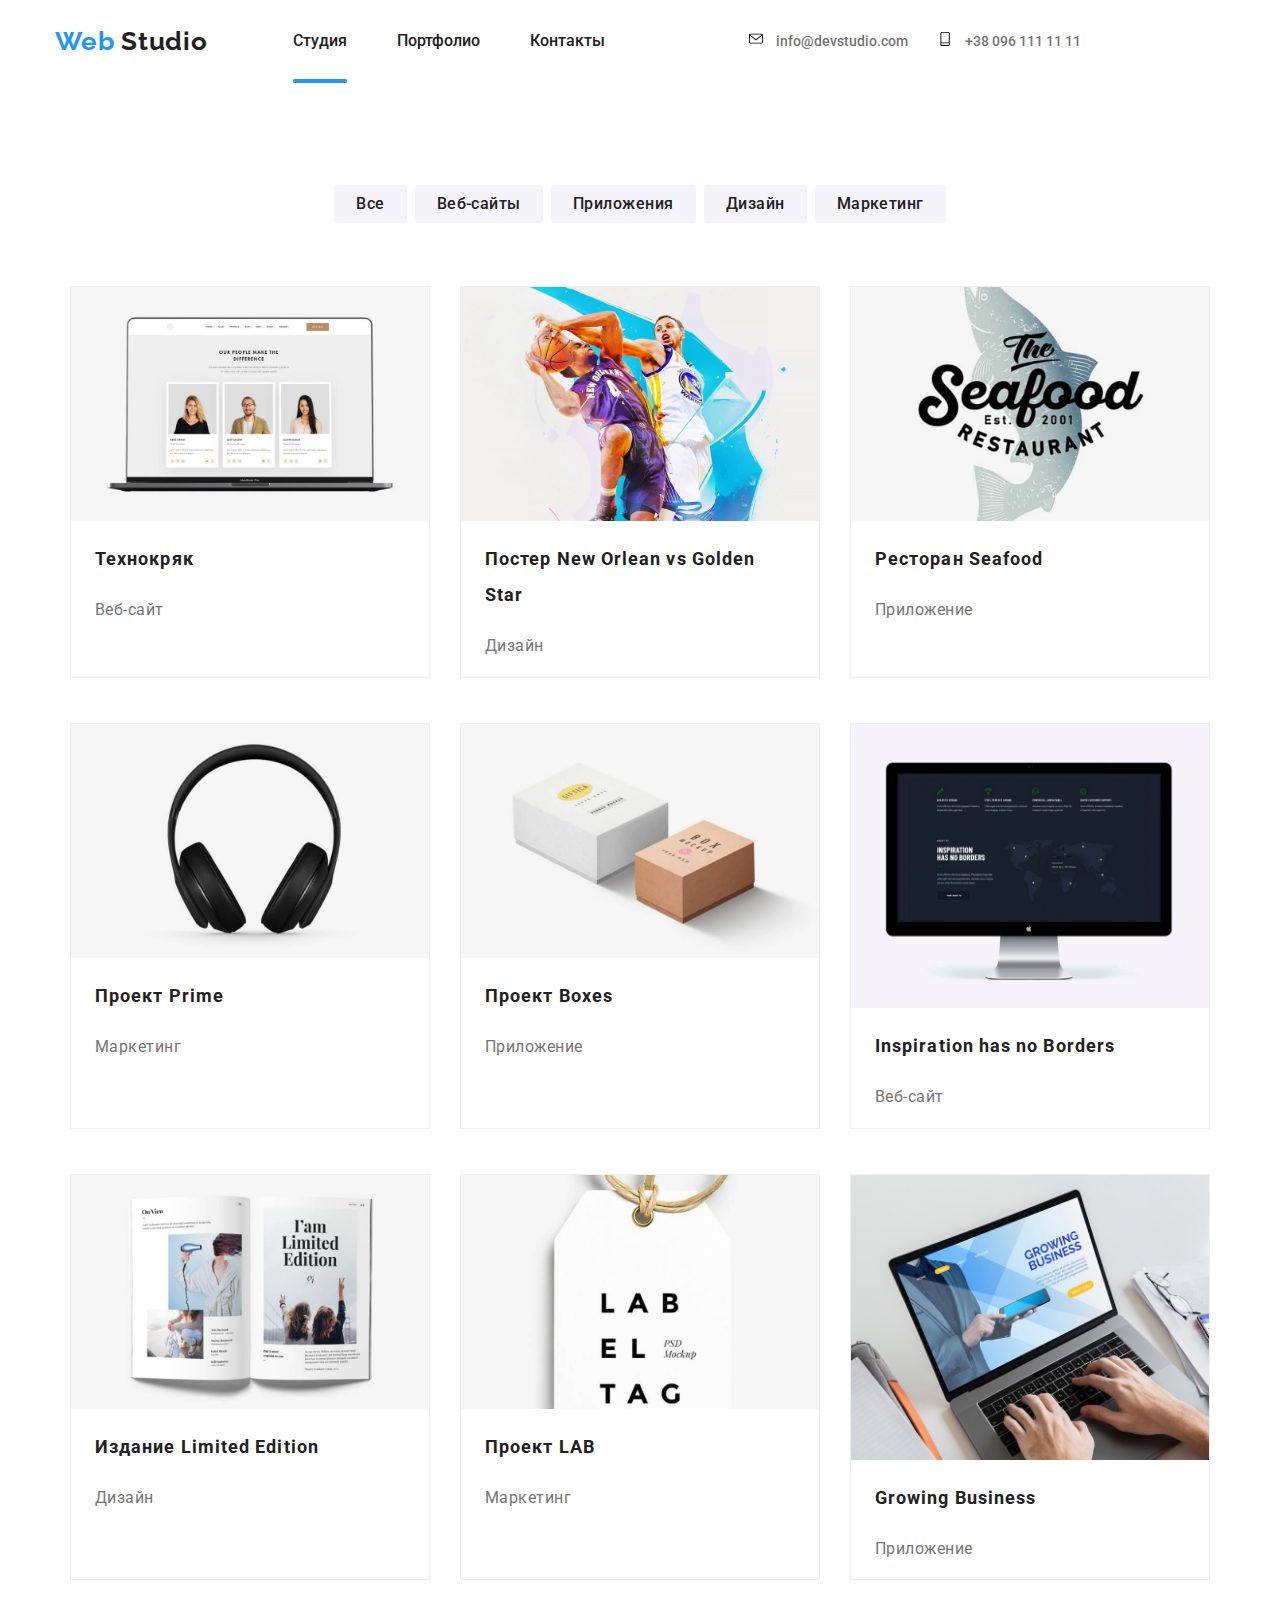
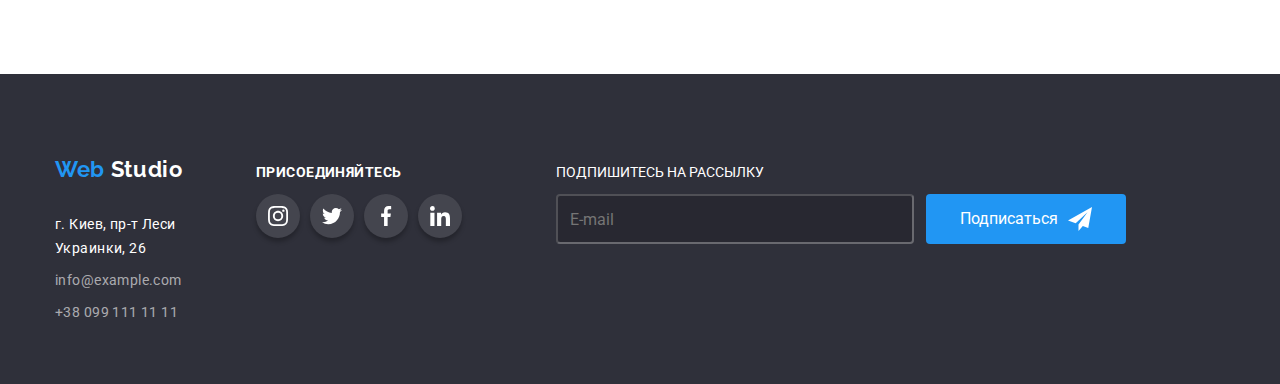
==== commit 1fc12d1b: "оформляет все карточки проекта" ====
--- a/portfolio.html
+++ b/portfolio.html
@@ -93,7 +93,14 @@
                 <li class="card">
                     <a class="card-link link" href="">
                         <div class="projects-modal">
-                            <img class="projects-img" src="./img/img_hw2/tehno.jpg" alt="Технокряк">
+                            <img class="projects-img" 
+                            srcset="
+                            ./img/hw8/laptop-card-294.jpg 294w,
+                            ./img/hw8/laptop-card@2x.jpg 588w,
+                            "
+                            src="./img/hw8/laptop-card-294.jpg" 
+                            alt="laptop-card"
+                            sizes="(min-width: 1200px) 33vw, (min-width: 768px) 50vw, (min-width: 480px) 100vw, 100vw">
                             <p class="card-text">Технокряк это современная площадка распространения коронавируса.
                             Компании используют эту платформу для цифрового шпионажа и атак
                             на защищённые сервера конкурентов</p>
@@ -107,7 +114,14 @@
                 <li class="card">
                     <a class="card-link link" href="">
                         <div class="projects-modal">
-                        <img class="projects-img" src="./img/img_hw2/img.jpg" alt="Баскетбол">
+                        <img class="projects-img" 
+                        srcset="
+                            ./img/hw8/basket-294.jpg 294w,
+                            ./img/hw8/basket@2x.jpg 588w,
+                            "
+                            src="./img/hw8/basket-294.jpg" 
+                            alt="basket"
+                            sizes="(min-width: 1200px) 33vw, (min-width: 768px) 50vw, (min-width: 480px) 100vw, 100vw">
                         <p class="card-text">Технокряк это современная площадка распространения коронавируса.
                             Компании используют эту платформу для цифрового шпионажа и атак
                             на защищённые сервера конкурентов</p> </div>
@@ -119,7 +133,14 @@
                 <li class="card">
                     <a class="card-link link" href="">
                         <div class="projects-modal">
-                            <img class="projects-img" src="./img/img_hw2/img1.jpg" alt="Ресторан_Seafood">
+                            <img class="projects-img"
+                            srcset="
+                            ./img/hw8/seafood-294.jpg 294w,
+                            ./img/hw8/seafood@2x.jpg 588w,
+                            "
+                            src="./img/hw8/seafood-294.jpg" 
+                            alt="seafood"
+                            sizes="(min-width: 1200px) 33vw, (min-width: 768px) 50vw, (min-width: 480px) 100vw, 100vw">
                             <p class="card-text">Технокряк это современная площадка распространения коронавируса.
                             Компании используют эту платформу для цифрового шпионажа и атак
                             на защищённые сервера конкурентов</p> 
@@ -132,7 +153,14 @@
                 <li class="card">
                     <a class="card-link link" href="">
                         <div class="projects-modal">
-                            <img class="projects-img" src="./img/img_hw2/img2.jpg" alt="Наушники">
+                            <img class="projects-img" 
+                            srcset="
+                            ./img/hw8/headphones-294.jpg 294w,
+                            ./img/hw8/headphones@2x.jpg 588w,
+                            "
+                            src="./img/hw8/headphones-294.jpg" 
+                            alt="headphones"
+                            sizes="(min-width: 1200px) 33vw, (min-width: 768px) 50vw, (min-width: 480px) 100vw, 100vw">
                             <p class="card-text">Технокряк это современная площадка распространения коронавируса.
                             Компании используют эту платформу для цифрового шпионажа и атак
                             на защищённые сервера конкурентов</p> 
@@ -145,7 +173,14 @@
                 <li class="card">
                     <a class="card-link link" href="">
                         <div class="projects-modal">
-                            <img class="projects-img" src="./img/img_hw2/img3.jpg" alt="Коробки">
+                            <img class="projects-img" 
+                            srcset="
+                            ./img/hw8/box-294.jpg 294w,
+                            ./img/hw8/box@2x.jpg 588w,
+                            "
+                            src="./img/hw8/box-294.jpg" 
+                            alt="box"
+                            sizes="(min-width: 1200px) 33vw, (min-width: 768px) 50vw, (min-width: 480px) 100vw, 100vw">
                             <p class="card-text">Технокряк это современная площадка распространения коронавируса.
                             Компании используют эту платформу для цифрового шпионажа и атак
                             на защищённые сервера конкурентов</p> 
@@ -158,7 +193,14 @@
                 <li class="card">
                     <a class="card-link link" href="">
                         <div class="projects-modal">
-                        <img class="projects-img" src="./img/img_hw2/img4.jpg" alt="Монитор">
+                        <img class="projects-img"
+                        srcset="
+                            ./img/hw8/desktop-294.jpg 294w,
+                            ./img/hw8/desktop@2x.jpg 588w,
+                            "
+                            src="./img/hw8/desktop-294.jpg" 
+                            alt="desktop"
+                            sizes="(min-width: 1200px) 33vw, (min-width: 768px) 50vw, (min-width: 480px) 100vw, 100vw">
                         <p class="card-text">Технокряк это современная площадка распространения коронавируса.
                             Компании используют эту платформу для цифрового шпионажа и атак
                             на защищённые сервера конкурентов</p> 
@@ -171,7 +213,14 @@
                 <li class="card">
                     <a class="card-link link" href="">
                         <div class="projects-modal">
-                            <img class="projects-img" src="./img/img_hw2/img5.jpg" alt="Журнал">
+                            <img class="projects-img"
+                            srcset="
+                            ./img/hw8/book-294.jpg 294w,
+                            ./img/hw8/book@2x.jpg 588w,
+                            "
+                            src="./img/hw8/book-294.jpg" 
+                            alt="book"
+                            sizes="(min-width: 1200px) 33vw, (min-width: 768px) 50vw, (min-width: 480px) 100vw, 100vw">
                             <p class="card-text">Технокряк это современная площадка распространения коронавируса.
                             Компании используют эту платформу для цифрового шпионажа и атак
                             на защищённые сервера конкурентов</p> 
@@ -184,7 +233,14 @@
                 <li class="card">
                     <a class="card-link link" href="">
                         <div class="projects-modal">
-                            <img class="projects-img" src="./img/img_hw2/img6.jpg" alt="Лейба">
+                            <img class="projects-img"
+                            srcset="
+                            ./img/hw8/lab-294.jpg 294w,
+                            ./img/hw8/lab@2x.jpg 588w,
+                            "
+                            src="./img/hw8/lab-294.jpg" 
+                            alt="label"
+                            sizes="(min-width: 1200px) 33vw, (min-width: 768px) 50vw, (min-width: 480px) 100vw, 100vw">
                             <p class="card-text">Технокряк это современная площадка распространения коронавируса.
                             Компании используют эту платформу для цифрового шпионажа и атак
                             на защищённые сервера конкурентов</p> 
@@ -196,7 +252,14 @@
                 <li class="card">
                     <a class="card-link link" href="">
                         <div class="projects-modal">
-                            <img class="projects-img" src="./img/img_hw2/img7.jpg" alt="Ноутбук">
+                            <img class="projects-img"
+                            srcset="
+                            ./img/hw8/laptop-294.jpg 294w,
+                            ./img/hw8/laptop@2x.jpg 588w,
+                            "
+                            src="./img/hw8/laptop-294.jpg" 
+                            alt="laptop"
+                            sizes="(min-width: 1200px) 33vw, (min-width: 768px) 50vw, (min-width: 480px) 100vw, 100vw">
                             <p class="card-text">Технокряк это современная площадка распространения коронавируса.
                             Компании используют эту платформу для цифрового шпионажа и атак
                             на защищённые сервера конкурентов</p> 
--- a/css/main.min.css
+++ b/css/main.min.css
@@ -3,5 +3,5 @@
  Consolas,  'Liberation Mono',  Menlo,- monospace;font-size:1em}small{font-size:80%}sub,sup{font-size:75%;line-height:0;position:relative;vertical-align:baseline}sub{bottom:-0.25em}sup{top:-0.5em}button,input,optgroup,select,textarea{font-family:inherit;font-size:100%;line-height:1.15;margin:0}button,select{text-transform:none}button,[type='button'],[type='reset'],[type='submit']{-webkit-appearance:button}button::-moz-focus-inner,[type='button']::-moz-focus-inner,[type='reset']::-moz-focus-inner,[type='submit']::-moz-focus-inner{border-style:none;padding:0}button:-moz-focusring,[type='button']:-moz-focusring,[type='reset']:-moz-focusring,[type='submit']:-moz-focusring{outline:1px dotted ButtonText}legend{padding:0}progress{vertical-align:baseline}[type='number']::-webkit-inner-spin-button,[type='number']::-webkit-outer-spin-button{height:auto}[type='search']{-webkit-appearance:textfield;outline-offset:-2px}[type='search']::-webkit-search-decoration{-webkit-appearance:none}::-webkit-file-upload-button{-webkit-appearance:button;font:inherit}summary{display:list-item}.page{background-color:#fff;font-family:"Roboto",sans-serif;-webkit-box-sizing:border-box;box-sizing:border-box}.list{list-style:none;padding:0;margin:0}.link{text-decoration:none}.dn{display:none}.content{padding-left:15px;padding-right:15px;margin-right:auto;margin-left:auto}@media screen and (min-width: 480px){.content{width:480px}}@media screen and (min-width: 768px){.content{width:768px}}@media screen and (min-width: 1200px){.content{width:1200px}}.hero-bgc{max-width:100%;background-repeat:no-repeat;background-position:center;background-image:-webkit-gradient(linear, left top, left bottom, from(rgba(47,48,58,0.8)), to(rgba(47,48,58,0.8))),url(../img/hw4/hero.jpg);background-image:linear-gradient(rgba(47,48,58,0.8), rgba(47,48,58,0.8)),url(../img/hw4/hero.jpg)}.hero{padding:200px 0px;margin-bottom:60px}@media screen and (max-width: 1199px){.hero{padding:118px 0px}}.hero .hero-title{font-family:Roboto;font-weight:900;font-size:44px;line-height:60px;text-align:center;letter-spacing:0.05em;text-transform:uppercase;max-width:696px;margin-left:auto;margin-right:auto;margin-bottom:30px;margin-top:0px;color:#fff}@media screen and (max-width: 1199px){.hero .hero-title{font-size:26px;line-height:42px}}.hero .button-submit{display:block;font-family:Roboto;font-weight:bold;font-size:16px;line-height:30px;text-align:center;margin-left:auto;margin-right:auto;width:200px;color:#fff;background-color:#2196F3;border-radius:4px;border-color:transparent;padding:10px 32px;-webkit-box-shadow:0px 4px rgba(0,0,0,0.15);box-shadow:0px 4px rgba(0,0,0,0.15)}.backdrop{position:fixed;top:0;left:0;width:100%;height:100%;background-color:rgba(33,33,33,0.2);-webkit-transition:all 250ms cubic-bezier(0.4, 0, 0.2, 1);transition:all 250ms cubic-bezier(0.4, 0, 0.2, 1)}.backdrop.is-hidden{opacity:0;pointer-events:none;-webkit-transition:all 250ms cubic-bezier(0.4, 0, 0.2, 1);transition:all 250ms cubic-bezier(0.4, 0, 0.2, 1)}.modal{position:absolute;top:50%;left:50%;-webkit-transform:translate(-50%, -50%);transform:translate(-50%, -50%);min-width:528px;min-height:581px;padding:40px;border-radius:4px;background-color:white;-webkit-box-shadow:0px 2px rgba(0,0,0,0.2),0px 1px rgba(0,0,0,0.14),0px 1px rgba(0,0,0,0.12);box-shadow:0px 2px rgba(0,0,0,0.2),0px 1px rgba(0,0,0,0.14),0px 1px rgba(0,0,0,0.12)}.modal-title{text-align:center;font-size:20px;line-height:23px;letter-spacing:3%;margin-bottom:30px}.modal-fild{position:relative;display:-webkit-box;display:-ms-flexbox;display:flex;-webkit-box-orient:vertical;-webkit-box-direction:normal;-ms-flex-direction:column;flex-direction:column;margin-bottom:28px}.modal-input{padding:12px 42px;border-radius:4px;border:1px solid rgba(33,33,33,0.2);-webkit-transition:200ms ease border;transition:200ms ease border}.modal-input:focus{outline:none;border-color:#2196F3}.modal-label{position:absolute;top:50%;left:42px;-webkit-transform:translateY(-50%);transform:translateY(-50%);font-size:14px;line-height:16px;color:#757575;letter-spacing:0.01em;-webkit-transition:200ms ease all;transition:200ms ease all}.modal-input:not(:placeholder-shown)+.modal-label,.modal-input:focus+.modal-label{-webkit-transform:translate(-26px, -40px);transform:translate(-26px, -40px);color:#2196F3}.modal-icon{position:absolute;top:50%;left:16px;-webkit-transform:translateY(-50%);transform:translateY(-50%);width:18px;height:18px}.modal-input:focus ~ .modal-icon{fill:#2196F3}.modal-comment{position:relative;display:-webkit-box;display:-ms-flexbox;display:flex;-webkit-box-orient:vertical;-webkit-box-direction:normal;-ms-flex-direction:column;flex-direction:column;margin-bottom:20px;font-family:inherit}.comment-label{position:absolute;top:12px;left:16px;-webkit-transform:translateY(-50%);transform:translateY(-50%);font-size:14px;line-height:16px;color:#757575;letter-spacing:0.01em;-webkit-transition:200ms ease all;transition:200ms ease all}.modal-textarea{padding:12px 16px;border-radius:4px;border:1px solid rgba(33,33,33,0.2);-webkit-transition:200ms ease border;transition:200ms ease border}.modal-textarea:not(:placeholder-shown)+.comment-label,.modal-textarea:focus+.comment-label{-webkit-transform:translate(-5px, -33px);transform:translate(-5px, -33px);color:#2196F3}.checkbox{-webkit-appearance:none;-moz-appearance:none;appearance:none;position:absolute}.checkbox-fild{text-align:center;margin-bottom:30px;font-size:14px;line-height:24px;color:#757575}.checkbox-fild,.checkbox-label{display:-webkit-inline-box;display:-ms-inline-flexbox;display:inline-flex;-webkit-box-align:center;-ms-flex-align:center;align-items:center}.checkbox ~ .checkbox-label:before{content:'';display:block;width:15px;height:15px;border:2px solid #212121;border-radius:3px;margin-right:8px}.checkbox:checked ~ .checkbox-label:before{background-color:#2196F3;border-color:transparent;background-image:url(../img/galka.svg);background-size:15px;background-position:center;background-repeat:no-repeat}.agree-link{color:#2196F3;margin-left:5px}.button-submit{display:block;font-family:#757575;font-weight:bold;font-size:16px;line-height:30px;text-align:center;margin-left:auto;margin-right:auto;width:200px;color:#fff;background-color:#2196F3;border-radius:4px;border-color:transparent;padding:10px 32px;-webkit-box-shadow:0px 4px rgba(0,0,0,0.15);box-shadow:0px 4px rgba(0,0,0,0.15)}.button-close{position:absolute;top:0;right:0;width:30px;height:30px;background-image:url(../img/close.svg);background-color:#fff;border-radius:100px;border-color:transparent;background-repeat:no-repeat;background-position:center;-webkit-transform:translate(9px, -9px);transform:translate(9px, -9px);-webkit-box-shadow:0px 2px 1px rgba(0,0,0,0.2),0px 1px 1px rgba(0,0,0,0.14),0px 1px 3px rgba(0,0,0,0.12);box-shadow:0px 2px 1px rgba(0,0,0,0.2),0px 1px 1px rgba(0,0,0,0.14),0px 1px 3px rgba(0,0,0,0.12)}@media screen and (min-width: 768px){.advantages{display:-webkit-box;display:-ms-flexbox;display:flex;-ms-flex-wrap:wrap;flex-wrap:wrap;margin-left:-15px;margin-right:-15px}.advantages .advantages-item{width:calc((100% - 4*15px) / 2);margin:15px}}@media screen and (min-width: 1200px){.advantages{display:-webkit-box;display:-ms-flexbox;display:flex;-ms-flex-wrap:wrap;flex-wrap:wrap;margin-left:-15px;margin-right:-15px}.advantages .advantages-item{width:calc((100% - 8*15px) / 4);margin:15px}}.advantages .pict_position{width:100%;height:120px;padding-top:25px;background-color:#F5F4FA;border-radius:4px;text-align:center}.advantages .pict_position .advantages-icon{width:70px;height:70px}.advantages .section-title{font-family:Roboto;font-weight:bold;font-size:14px;line-height:16px;letter-spacing:0.03em;text-transform:uppercase;color:#212121;text-align:center}.advantages .section-item{font-family:Roboto;font-weight:normal;font-size:14px;line-height:24px;letter-spacing:0.03em;color:#757575;text-align:left;width:270px;margin-left:auto;margin-right:auto;text-align:center}.section-margin{margin-top:60px}@media screen and (min-width: 1200px){.section-margin{margin-top:94px}}@media screen and (max-width: 1200px){.mobi-hidden{display:none}}@media screen and (min-width: 1200px){.work{display:-webkit-box;display:-ms-flexbox;display:flex}.work .work-title{position:absolute;bottom:27px;left:83px;font-family:"Roboto",sans-serif;font-weight:bold;font-size:14px;line-height:16px;letter-spacing:0.03em;text-transform:uppercase;color:#fff;margin-top:0;margin-bottom:0}.work .work-item{position:relative}.work .work-item:not(:last-child){margin-right:30px}.work .work-img{position:relative}.work .work-img::before{content:'';position:absolute;bottom:0;left:0;width:370px;height:70px;background-color:rgba(47,48,58,0.8)}}.h2-title{text-align:center;margin-bottom:50px;margin-top:0px}.team .name{font-family:"Roboto",sans-serif;font-weight:500;font-size:16px;line-height:19px;text-align:center;letter-spacing:0.03em;color:#212121}.team .function{font-family:"Roboto",sans-serif;font-weight:normal;font-size:16px;line-height:19px;text-align:center;letter-spacing:0.03em;color:#757575}.team .social{display:-webkit-box;display:-ms-flexbox;display:flex;-webkit-box-pack:center;-ms-flex-pack:center;justify-content:center}.team .social-item{margin-bottom:24px;width:44px;height:44px}.team .social-item+.team .social-item{margin-left:10px}.team .social-link{display:block;width:44px;height:44px;padding:12px;margin-bottom:24px;border-radius:100px;-webkit-transition-property:background-color;transition-property:background-color;-webkit-transition-duration:250ms;transition-duration:250ms;-webkit-transition-timing-function:cubic-bezier(0.4, 0, 0.2, 1);transition-timing-function:cubic-bezier(0.4, 0, 0.2, 1)}.team .social-link:hover,.team .social-link:focus{background-color:#2196F3;border-radius:100px}.team .social-link:hover svg,.team .social-link:focus svg{fill:#fff}.team .team-img{width:100%}@media screen and (min-width: 768px){.team{display:-webkit-box;display:-ms-flexbox;display:flex;-ms-flex-wrap:wrap;flex-wrap:wrap;-webkit-box-pack:center;-ms-flex-pack:center;justify-content:center;-webkit-box-align:center;-ms-flex-align:center;align-items:center;margin-left:-15px;margin-right:-15px}.team .team-item{width:calc((100% - 4*15px) / 2);margin:15px}}@media screen and (min-width: 1200px){.team{display:-webkit-box;display:-ms-flexbox;display:flex;-ms-flex-wrap:wrap;flex-wrap:wrap;margin-left:-15px;margin-right:-15px}.team .team-item{width:calc((100% - 8*15px) / 4);margin:15px}}.team .team-item{-webkit-box-shadow:0px 2px 1px rgba(0,0,0,0.2),0px 1px 1px rgba(0,0,0,0.14),0px 1px 3px rgba(0,0,0,0.12);box-shadow:0px 2px 1px rgba(0,0,0,0.2),0px 1px 1px rgba(0,0,0,0.14),0px 1px 3px rgba(0,0,0,0.12);border-radius:0px 0px 4px 4px}.team .social-icon{width:20px;height:20px;fill:#AFB1B8;-webkit-transition:fill 250ms cubic-bezier(0.4, 0, 0.2, 1);transition:fill 250ms cubic-bezier(0.4, 0, 0.2, 1)}.clients{display:-webkit-box;display:-ms-flexbox;display:flex;-ms-flex-wrap:wrap;flex-wrap:wrap;-webkit-box-pack:center;-ms-flex-pack:center;justify-content:center;-webkit-box-align:center;-ms-flex-align:center;align-items:center;margin-left:-15px;margin-right:-15px}.clients .clients-item{width:calc((100% - 4 * 15px) / 2);margin:15px}@media screen and (min-width: 768px){.clients{display:-webkit-box;display:-ms-flexbox;display:flex;-ms-flex-wrap:wrap;flex-wrap:wrap;-webkit-box-pack:center;-ms-flex-pack:center;justify-content:center;-webkit-box-align:center;-ms-flex-align:center;align-items:center;margin-left:-15px;margin-right:-15px}.clients .clients-item{width:calc((100% - 6 * 15px) / 3);margin:15px}}@media screen and (min-width: 1200px){.clients{display:-webkit-box;display:-ms-flexbox;display:flex;-ms-flex-wrap:wrap;flex-wrap:wrap;-webkit-box-pack:center;-ms-flex-pack:center;justify-content:center;-webkit-box-align:center;-ms-flex-align:center;align-items:center;margin-left:-15px;margin-right:-15px}.clients .clients-item{width:calc((100% - 12 * 15px) / 6);margin:15px}}.clients-link{display:inline-block;width:100%;border-radius:4px;border:solid #AFB1B8;border-width:1px;text-align:center;padding:19px 0px;-webkit-transition:all 250ms cubic-bezier(0.4, 0, 0.2, 1);transition:all 250ms cubic-bezier(0.4, 0, 0.2, 1)}.clients-link:hover svg,.clients-link:focus svg{fill:#2196F3}.clients-link:hover,.clients-link:focus{border-color:#2196F3}.clients-icon1{width:44px;height:49px;fill:#AFB1B8;-webkit-transition:fill 250ms cubic-bezier(0.4, 0, 0.2, 1);transition:fill 250ms cubic-bezier(0.4, 0, 0.2, 1)}.clients-icon2{width:40px;height:52px;fill:#AFB1B8;-webkit-transition:fill 250ms cubic-bezier(0.4, 0, 0.2, 1);transition:fill 250ms cubic-bezier(0.4, 0, 0.2, 1)}.clients-icon3{width:41px;height:43px;fill:#AFB1B8;-webkit-transition:fill 250ms cubic-bezier(0.4, 0, 0.2, 1);transition:fill 250ms cubic-bezier(0.4, 0, 0.2, 1)}.clients-icon4{width:80px;height:42px;fill:#AFB1B8;-webkit-transition:fill 250ms cubic-bezier(0.4, 0, 0.2, 1);transition:fill 250ms cubic-bezier(0.4, 0, 0.2, 1)}.clients-icon5{width:59px;height:47px;fill:#AFB1B8;-webkit-transition:fill 250ms cubic-bezier(0.4, 0, 0.2, 1);transition:fill 250ms cubic-bezier(0.4, 0, 0.2, 1)}.clients-icon6{width:89px;height:46px;fill:#AFB1B8;-webkit-transition:fill 250ms cubic-bezier(0.4, 0, 0.2, 1);transition:fill 250ms cubic-bezier(0.4, 0, 0.2, 1)}.footer{background-color:#2F303A;padding-bottom:60px;padding-top:60px}.footer .footer-logo{display:inline-block;font-size:22px;line-height:26px;font-family:Raleway;font-weight:bold;letter-spacing:0.03em;text-decoration:none;color:#fff}.footer .logo-color{color:.footer .logo-color accent-color}.footer .footer-contacts{text-align:center}.footer .footer-address{font-family:"Roboto",sans-serif;font-style:normal;font-weight:normal;font-size:14px;line-height:24px;letter-spacing:0.03em;color:#fff}.footer .footer-address-item{margin-top:8px;margin-bottom:0}.footer .tel-mail{display:-webkit-box;display:-ms-flexbox;display:flex;-webkit-box-orient:vertical;-webkit-box-direction:normal;-ms-flex-direction:column;flex-direction:column;-webkit-box-pack:baseline;-ms-flex-pack:baseline;justify-content:baseline}.footer .tel-mail-link{margin-top:8px;color:rgba(255,255,255,0.6)}.footer .connecting{font-family:"Roboto",sans-serif;font-style:normal;font-weight:bold;font-size:14px;line-height:16px;letter-spacing:0.03em;text-transform:uppercase;color:#fff;margin-top:60px}.footer .social{display:-webkit-box;display:-ms-flexbox;display:flex;-webkit-box-pack:center;-ms-flex-pack:center;justify-content:center}.footer .social-item{margin-bottom:24px;width:44px;height:44px}.footer .social-item+.social-item{margin-left:10px}.footer .social-link{display:block;width:44px;height:44px;padding:12px;margin-bottom:24px;border-radius:100px;background:rgba(255,255,255,0.1);-webkit-box-shadow:0px 4px 4px rgba(0,0,0,0.25);box-shadow:0px 4px 4px rgba(0,0,0,0.25);-webkit-transition-property:background-color;transition-property:background-color;-webkit-transition-duration:250ms;transition-duration:250ms;-webkit-transition-timing-function:cubic-bezier(0.4, 0, 0.2, 1);transition-timing-function:cubic-bezier(0.4, 0, 0.2, 1)}.footer .social-link:hover,.footer .social-link:focus{background-color:#2196F3;border-radius:100px}.footer .social-icon{width:20px;height:20px;fill:#fff;-webkit-transition:fill 250ms cubic-bezier(0.4, 0, 0.2, 1);transition:fill 250ms cubic-bezier(0.4, 0, 0.2, 1)}.footer .form{text-align:center}.footer .form-field{display:block}.footer .form-text{display:inline-block;text-align:center;font-family:"Roboto",sans-serif;font-style:Bold;font-size:14px;line-height:16px;text-align:Left;letter-spacing:3%;text-transform:uppercase;color:#fff}.footer .form-input{width:358px;height:50px;padding:18px 12px;border-radius:4px;border-color:rgba(255,255,255,0.3);background-color:rgba(0,0,0,0.15);color:#fff}.footer .form-input:focus .form-label{-webkit-transform:translateY(-5px) translateX(-10px);transform:translateY(-5px) translateX(-10px)}.footer .form-button{display:-webkit-inline-box;display:-ms-inline-flexbox;display:inline-flex;-webkit-box-align:center;-ms-flex-align:center;align-items:center;width:200px;height:50px;background-color:#2196F3;color:#fff;border-radius:4px;border-color:transparent;text-align:center;padding:10px 32px;margin-top:20px}.footer .button-icon{fill:#fff;width:24px;height:24px;margin-left:10px}.footer .dev_border{display:none}@media screen and (min-width: 768px){.footer .footer-contacts{display:-webkit-box;display:-ms-flexbox;display:flex;-ms-flex-wrap:wrap;flex-wrap:wrap;-ms-flex-pack:distribute;justify-content:space-around;-webkit-box-align:baseline;-ms-flex-align:baseline;align-items:baseline}.footer .form{width:100%}.footer .connecting{margin-top:0}}@media screen and (min-width: 1200px){.footer .footer-contacts{display:-webkit-box;display:-ms-flexbox;display:flex;-ms-flex-wrap:nowrap;flex-wrap:nowrap}.footer .column-one{width:231px;text-align:left;margin-right:69px}.footer .column-two{display:-webkit-box;display:-ms-flexbox;display:flex;-webkit-box-orient:vertical;-webkit-box-direction:normal;-ms-flex-direction:column;flex-direction:column;-webkit-box-pack:start;-ms-flex-pack:start;justify-content:flex-start;text-align:left;margin-right:94px}.footer .form{text-align:left}.footer .form-field{display:block}.footer .form-position{display:-webkit-box;display:-ms-flexbox;display:flex;-webkit-box-align:center;-ms-flex-align:center;align-items:center}.footer .form-button{margin-top:0;margin-left:12px}}.backdrop{position:fixed;top:0;left:0;width:100%;height:100%;background-color:rgba(33,33,33,0.2);-webkit-transition:all 250ms cubic-bezier(0.4, 0, 0.2, 1);transition:all 250ms cubic-bezier(0.4, 0, 0.2, 1)}.backdrop.is-hidden{opacity:0;pointer-events:none;-webkit-transition:all 250ms cubic-bezier(0.4, 0, 0.2, 1);transition:all 250ms cubic-bezier(0.4, 0, 0.2, 1)}@media screen and (min-width: 480px){.backdrop{padding:93px 15px;overflow-y:scroll}}.modal{background-color:white;-webkit-box-shadow:0px 2px rgba(0,0,0,0.2),0px 1px rgba(0,0,0,0.14),0px 1px rgba(0,0,0,0.12);box-shadow:0px 2px rgba(0,0,0,0.2),0px 1px rgba(0,0,0,0.14),0px 1px rgba(0,0,0,0.12)}@media screen and (min-width: 480px){.modal{position:relative}}@media screen and (min-width: 768px){.modal{position:absolute;top:50%;left:50%;-webkit-transform:translate(-50%, -50%);transform:translate(-50%, -50%);min-width:528px;min-height:581px;padding:40px;border-radius:4px}}.modal-title{text-align:center;font-size:20px;line-height:23px;letter-spacing:3%;margin-bottom:30px}.modal-fild{position:relative;display:-webkit-box;display:-ms-flexbox;display:flex;-webkit-box-orient:vertical;-webkit-box-direction:normal;-ms-flex-direction:column;flex-direction:column;margin-bottom:28px}.modal-input{padding:12px 42px;border-radius:4px;border:1px solid rgba(33,33,33,0.2);-webkit-transition:200ms ease border;transition:200ms ease border}.modal-input:focus{outline:none;border-color:#2196F3}.modal-label{position:absolute;top:50%;left:42px;-webkit-transform:translateY(-50%);transform:translateY(-50%);font-size:14px;line-height:16px;color:#757575;letter-spacing:0.01em;-webkit-transition:200ms ease all;transition:200ms ease all}.modal-input:not(:placeholder-shown)+.modal-label,.modal-input:focus+.modal-label{-webkit-transform:translate(-26px, -40px);transform:translate(-26px, -40px);color:#2196F3}.modal-icon{position:absolute;top:50%;left:16px;-webkit-transform:translateY(-50%);transform:translateY(-50%);width:18px;height:18px}.modal-input:focus ~ .modal-icon{fill:#2196F3}.modal-comment{position:relative;display:-webkit-box;display:-ms-flexbox;display:flex;-webkit-box-orient:vertical;-webkit-box-direction:normal;-ms-flex-direction:column;flex-direction:column;margin-bottom:20px;font-family:inherit}.comment-label{position:absolute;top:12px;left:16px;-webkit-transform:translateY(-50%);transform:translateY(-50%);font-size:14px;line-height:16px;color:#757575;letter-spacing:0.01em;-webkit-transition:200ms ease all;transition:200ms ease all}.modal-textarea{padding:12px 16px;border-radius:4px;border:1px solid rgba(33,33,33,0.2);-webkit-transition:200ms ease border;transition:200ms ease border}.modal-textarea:not(:placeholder-shown)+.comment-label,.modal-textarea:focus+.comment-label{-webkit-transform:translate(-5px, -33px);transform:translate(-5px, -33px);color:#2196F3}.checkbox{-webkit-appearance:none;-moz-appearance:none;appearance:none;position:absolute}.checkbox-fild{text-align:center;margin-bottom:30px;font-size:14px;line-height:24px;color:#757575}.checkbox-fild,.checkbox-label{display:-webkit-inline-box;display:-ms-inline-flexbox;display:inline-flex;-webkit-box-align:center;-ms-flex-align:center;align-items:center}.checkbox ~ .checkbox-label:before{content:'';display:block;width:15px;height:15px;border:2px solid #212121;border-radius:3px;margin-right:8px}.checkbox:checked ~ .checkbox-label:before{background-color:#2196F3;border-color:transparent;background-image:url(../img/galka.svg);background-size:15px;background-position:center;background-repeat:no-repeat}.agree-link{color:#2196F3;margin-left:5px}.button-submit{display:block;font-family:#757575;font-weight:bold;font-size:16px;line-height:30px;text-align:center;margin-left:auto;margin-right:auto;width:200px;color:#fff;background-color:#2196F3;border-radius:4px;border-color:transparent;padding:10px 32px;-webkit-box-shadow:0px 4px rgba(0,0,0,0.15);box-shadow:0px 4px rgba(0,0,0,0.15)}.button-close{position:absolute;top:0;right:0;width:30px;height:30px;background-image:url(../img/close.svg);background-color:#fff;border-radius:100px;border-color:transparent;background-repeat:no-repeat;background-position:center;-webkit-transform:translate(9px, -9px);transform:translate(9px, -9px);-webkit-box-shadow:0px 2px 1px rgba(0,0,0,0.2),0px 1px 1px rgba(0,0,0,0.14),0px 1px 3px rgba(0,0,0,0.12);box-shadow:0px 2px 1px rgba(0,0,0,0.2),0px 1px 1px rgba(0,0,0,0.14),0px 1px 3px rgba(0,0,0,0.12)}@media screen and (max-width: 768px){.button-close{-webkit-transform:translate(-8px, 8px);transform:translate(-8px, 8px)}}.radio{display:-webkit-box;display:-ms-flexbox;display:flex;-ms-flex-wrap:wrap;flex-wrap:wrap;-webkit-box-pack:left;-ms-flex-pack:left;justify-content:left;margin-bottom:40px}.radio-button{-webkit-appearance:none;-moz-appearance:none;appearance:none;position:absolute}.radio-item{font-family:#757575;font-style:normal;font-weight:500;font-size:16px;line-height:26px;text-align:center;letter-spacing:0.03em;color:#212121;background-color:#F5F4FA;border-radius:4px;border:transparent;padding:6px 22px;height:38px;margin-top:8px;margin-bottom:8px;-webkit-transition:all 250ms cubic-bezier(0.4, 0, 0.2, 1);transition:all 250ms cubic-bezier(0.4, 0, 0.2, 1)}.radio .radio-item:not(:last-child){margin-right:8px}.radio .radio-item:hover,.radio .radio-item:focus{background-color:#2196F3;color:#fff}@media screen and (min-width: 768px){.radio{display:-webkit-box;display:-ms-flexbox;display:flex;-ms-flex-wrap:nowrap;flex-wrap:nowrap;-webkit-box-pack:center;-ms-flex-pack:center;justify-content:center}}.dn{display:none}.projects .card{display:block;width:100%;margin-bottom:30px;border:1px solid #EEEEEE}.projects .card:hover,.projects .card:focus{-webkit-box-shadow:0px 1px 4px rgba(0,0,0,0.16),0px 0px 4px rgba(0,0,0,0.06),0px 0px 4px rgba(0,0,0,0.25);box-shadow:0px 1px 4px rgba(0,0,0,0.16),0px 0px 4px rgba(0,0,0,0.06),0px 0px 4px rgba(0,0,0,0.25);border-radius:0px 6px 4px 4px}.projects .card-link{display:block;position:relative}.projects .projects-img{width:100%}.projects .card-link img{display:block}.projects .projects-modal{position:relative;overflow:hidden}.projects .projects-modal:hover .card-text{-webkit-transform:translateY(-100%) translateX(0);transform:translateY(-100%) translateX(0);opacity:1}.projects .card-text{position:absolute;font-size:18px;line-height:1.55;color:#fff;background:rgba(33,150,243,0.9);padding-left:24px;padding-right:24px;padding-top:63px;padding-bottom:63px;height:100%;width:100%;margin:0;top:100%;opacity:0;-webkit-transition:all 250ms cubic-bezier(0.4, 0, 0.2, 1);transition:all 250ms cubic-bezier(0.4, 0, 0.2, 1)}.projects .projects-title{font-family:#757575;font-style:normal;font-weight:bold;font-size:18px;line-height:2;letter-spacing:0.06em;color:#212121;margin-top:20px;text-align:left;padding-left:24px;padding-right:24px}.projects .projects-item{font-family:#757575;font-style:normal;font-weight:normal;font-size:16px;line-height:1.87;letter-spacing:0.03em;color:#757575;padding-left:24px;padding-right:24px}@media screen and (min-width: 768px){.projects{display:-webkit-box;display:-ms-flexbox;display:flex;-ms-flex-wrap:wrap;flex-wrap:wrap}.projects .card{width:calc((100% - 4*15px) / 2);margin:15px}}@media screen and (min-width: 1200px){.projects{display:-webkit-box;display:-ms-flexbox;display:flex;-ms-flex-wrap:wrap;flex-wrap:wrap}.projects .card{width:calc((100% - 6*15px) / 3);margin:15px;border:1px solid #EEEEEE;margin-bottom:30px;display:block}.projects .card:hover,.projects .card:focus{-webkit-box-shadow:0px 1px 4px rgba(0,0,0,0.16),0px 0px 4px rgba(0,0,0,0.06),0px 0px 4px rgba(0,0,0,0.25);box-shadow:0px 1px 4px rgba(0,0,0,0.16),0px 0px 4px rgba(0,0,0,0.06),0px 0px 4px rgba(0,0,0,0.25);border-radius:0px 6px 4px 4px}.projects .card:nth-child(3n){margin-right:0}.projects .card:nth-last-child(-n+3){margin-bottom:0}}.page-header{position:relative}.main-nav{display:-webkit-box;display:-ms-flexbox;display:flex;-webkit-box-align:center;-ms-flex-align:center;align-items:center;-webkit-box-pack:justify;-ms-flex-pack:justify;justify-content:space-between}.logo{font-family:Raleway;font-weight:bold;font-size:24px;line-height:28px;letter-spacing:0.03em;text-decoration:none;color:#212121;-webkit-box-flex:1;-ms-flex-positive:1;flex-grow:1}@media screen and (min-width: 1200px){.logo{font-size:26px;line-height:31px}}.logo-color{color:#2196F3}.menu-button{display:-webkit-inline-box;display:-ms-inline-flexbox;display:inline-flex;margin:0;padding:0;border:none;outline:none;background-color:transparent}@media screen and (min-width: 768px){.menu-button{display:none}}.menu-button .icon-cross{display:none}.menu-button.is-open .icon-cross{display:block}.menu-button.is-open .icon-menu{display:none}@media screen and (max-width: 480px){.menu-container{display:none}}@media screen and (min-width: 480px){.menu-container{display:none;position:absolute;top:100%;left:0;width:100%;padding-top:60px;padding-bottom:60px;background-color:#fff;margin:0;z-index:10;-webkit-box-shadow:0px 1px 3px rgba(0,0,0,0.16),0px 2px 4px rgba(0,0,0,0.08),0px 4px 8px rgba(0,0,0,0.04);box-shadow:0px 1px 3px rgba(0,0,0,0.16),0px 2px 4px rgba(0,0,0,0.08),0px 4px 8px rgba(0,0,0,0.04)}.menu-container.is-open{display:block}.menu-container .nav-link{display:inline-block;position:relative;font-weight:500;padding-top:8px;padding-bottom:8px}.menu-container .nav-link:hover,.menu-container .nav-link:focus{color:#2196F3}.menu-container .nav-item:not(:last-child){margin-bottom:40px}.menu-container .nav-item:last-child{margin-bottom:60px}.menu-container .address-list{text-align:center}.menu-container .address-list .item:not(:last-child){margin-bottom:16px}.menu-container .contacts{display:inline-block;text-align:center}}@media screen and (min-width: 768px){.menu-container{position:relative;-webkit-box-align:center;-ms-flex-align:center;align-items:center;display:-webkit-box;display:-ms-flexbox;display:flex;padding-top:0;padding-bottom:0;-webkit-box-shadow:none;box-shadow:none}}.menu-container .site-nav{display:-webkit-box;display:-ms-flexbox;display:flex;-webkit-box-pack:justify;-ms-flex-pack:justify;justify-content:space-between;-webkit-box-align:center;-ms-flex-align:center;align-items:center;margin-right:84px}.menu-container .nav-item{margin-left:auto;position:relative}.menu-container .nav-item:not(:last-child){margin-bottom:0}.menu-container .nav-item:last-child{margin-bottom:0}.menu-container .nav-item:not(:last-child){margin-right:50px}.menu-container .contacts{font-size:12px;line-height:14px;font-weight:500}.menu-container .address-list{display:-webkit-inline-box;display:-ms-inline-flexbox;display:inline-flex;-webkit-box-orient:vertical;-webkit-box-direction:normal;-ms-flex-direction:column;flex-direction:column;-webkit-box-pack:center;-ms-flex-pack:center;justify-content:center}.menu-container .mail-icon{width:14px;height:14px}.menu-container .nav-link{padding:32px 0px}@media screen and (min-width: 1200px){.menu-container .address-list{display:-webkit-box;display:-ms-flexbox;display:flex;-webkit-box-orient:horizontal;-webkit-box-direction:normal;-ms-flex-direction:row;flex-direction:row;margin-left:auto;-webkit-box-align:center;-ms-flex-align:center;align-items:center;-webkit-box-pack:center;-ms-flex-pack:center;justify-content:center}.menu-container .address-list .item:not(:last-child){margin-right:30px}.menu-container .address-list .address-list{text-align:center}.menu-container .address-list .address-list .item:not(:last-child){margin-bottom:0}.menu-container .address-list .contacts{font-size:14px;line-height:16px}.menu-container .address-list .menu-container{-webkit-box-flex:2;-ms-flex-positive:2;flex-grow:2}.menu-container .address-list .main-nav{display:-webkit-box;display:-ms-flexbox;display:flex;-webkit-box-align:center;-ms-flex-align:center;align-items:center;-webkit-box-pack:justify;-ms-flex-pack:justify;justify-content:space-between;margin-right:81px}.menu-container .address-list .menu-container{margin-left:85px}.site-nav{margin-left:85px;margin-right:0}.site-nav{font-family:"Roboto",sans-serif;text-align:center}.site-nav .active::after{content:'';position:absolute;bottom:0;left:0;height:4px;width:100%;background-color:#2196F3;border-radius:4px}.nav-link{display:inline-block;position:relative;color:#212121;font-family:"Roboto",sans-serif;font-weight:500;text-decoration:none;-webkit-transition-property:color;transition-property:color;-webkit-transition-duration:250ms;transition-duration:250ms;-webkit-transition-timing-function:cubic-bezier(0.4, 0, 0.2, 1);transition-timing-function:cubic-bezier(0.4, 0, 0.2, 1)}.nav-link:hover,.nav-link:focus{color:#2196F3}.contacts{color:#757575;font-style:normal;font-weight:500;-webkit-transition:color 250ms cubic-bezier(0.4, 0, 0.2, 1);transition:color 250ms cubic-bezier(0.4, 0, 0.2, 1)}.contacts:hover,.contacts:focus{color:#2196F3;fill:#2196F3}.contacts:hover svg,.contacts:focus svg{fill:#2196F3}.mail-icon{width:16px;height:15px;margin-right:10px;-webkit-transition:fill 250ms cubic-bezier(0.4, 0, 0.2, 1);transition:fill 250ms cubic-bezier(0.4, 0, 0.2, 1)}}
+ monospace;font-size:1em}small{font-size:80%}sub,sup{font-size:75%;line-height:0;position:relative;vertical-align:baseline}sub{bottom:-0.25em}sup{top:-0.5em}button,input,optgroup,select,textarea{font-family:inherit;font-size:100%;line-height:1.15;margin:0}button,select{text-transform:none}button,[type='button'],[type='reset'],[type='submit']{-webkit-appearance:button}button::-moz-focus-inner,[type='button']::-moz-focus-inner,[type='reset']::-moz-focus-inner,[type='submit']::-moz-focus-inner{border-style:none;padding:0}button:-moz-focusring,[type='button']:-moz-focusring,[type='reset']:-moz-focusring,[type='submit']:-moz-focusring{outline:1px dotted ButtonText}legend{padding:0}progress{vertical-align:baseline}[type='number']::-webkit-inner-spin-button,[type='number']::-webkit-outer-spin-button{height:auto}[type='search']{-webkit-appearance:textfield;outline-offset:-2px}[type='search']::-webkit-search-decoration{-webkit-appearance:none}::-webkit-file-upload-button{-webkit-appearance:button;font:inherit}summary{display:list-item}.page{background-color:#fff;font-family:"Roboto",sans-serif;-webkit-box-sizing:border-box;box-sizing:border-box}.list{list-style:none;padding:0;margin:0}.link{text-decoration:none}.dn{display:none}.content{padding-left:15px;padding-right:15px;margin-right:auto;margin-left:auto}@media screen and (min-width: 480px){.content{width:480px}}@media screen and (min-width: 768px){.content{width:768px}}@media screen and (min-width: 1200px){.content{width:1200px}}.hero-bgc{text-align:center;background-repeat:no-repeat;background-size:cover;background-image:-webkit-gradient(linear, left top, left bottom, from(rgba(47,48,58,0.8)), to(rgba(47,48,58,0.8))),url(../img/hw4/hero.jpg);background-image:linear-gradient(rgba(47,48,58,0.8), rgba(47,48,58,0.8)),url(../img/hw4/hero.jpg)}@media screen and (min-width: 480px){.hero-bgc{max-width:1600px;width:100%}.hero-bgc .hero{margin-left:auto;margin-right:auto}}.hero{padding:200px 0px;margin-bottom:60px}@media screen and (min-width: 480px){.hero{padding:118px 0px;width:480px}}@media screen and (min-width: 768px){.hero{padding:118px 0px;width:768px}}@media screen and (min-width: 1200px){.hero{padding:200px 0px;width:1200px}}.hero .hero-title{font-family:Roboto;font-weight:900;font-size:44px;line-height:60px;text-align:center;letter-spacing:0.05em;text-transform:uppercase;max-width:696px;margin-left:auto;margin-right:auto;margin-bottom:30px;margin-top:0px;color:#fff}@media screen and (max-width: 1199px){.hero .hero-title{font-size:26px;line-height:42px}}.hero .button-submit{display:block;font-family:Roboto;font-weight:bold;font-size:16px;line-height:30px;text-align:center;margin-left:auto;margin-right:auto;width:200px;color:#fff;background-color:#2196F3;border-radius:4px;border-color:transparent;padding:10px 32px;-webkit-box-shadow:0px 4px rgba(0,0,0,0.15);box-shadow:0px 4px rgba(0,0,0,0.15)}.backdrop{position:fixed;top:0;left:0;width:100%;height:100%;background-color:rgba(33,33,33,0.2);-webkit-transition:all 250ms cubic-bezier(0.4, 0, 0.2, 1);transition:all 250ms cubic-bezier(0.4, 0, 0.2, 1)}.backdrop.is-hidden{opacity:0;pointer-events:none;-webkit-transition:all 250ms cubic-bezier(0.4, 0, 0.2, 1);transition:all 250ms cubic-bezier(0.4, 0, 0.2, 1)}.modal{position:absolute;top:50%;left:50%;-webkit-transform:translate(-50%, -50%);transform:translate(-50%, -50%);min-width:528px;min-height:581px;padding:40px;border-radius:4px;background-color:white;-webkit-box-shadow:0px 2px rgba(0,0,0,0.2),0px 1px rgba(0,0,0,0.14),0px 1px rgba(0,0,0,0.12);box-shadow:0px 2px rgba(0,0,0,0.2),0px 1px rgba(0,0,0,0.14),0px 1px rgba(0,0,0,0.12)}.modal-title{text-align:center;font-size:20px;line-height:23px;letter-spacing:3%;margin-bottom:30px}.modal-fild{position:relative;display:-webkit-box;display:-ms-flexbox;display:flex;-webkit-box-orient:vertical;-webkit-box-direction:normal;-ms-flex-direction:column;flex-direction:column;margin-bottom:28px}.modal-input{padding:12px 42px;border-radius:4px;border:1px solid rgba(33,33,33,0.2);-webkit-transition:200ms ease border;transition:200ms ease border}.modal-input:focus{outline:none;border-color:#2196F3}.modal-label{position:absolute;top:50%;left:42px;-webkit-transform:translateY(-50%);transform:translateY(-50%);font-size:14px;line-height:16px;color:#757575;letter-spacing:0.01em;-webkit-transition:200ms ease all;transition:200ms ease all}.modal-input:not(:placeholder-shown)+.modal-label,.modal-input:focus+.modal-label{-webkit-transform:translate(-26px, -40px);transform:translate(-26px, -40px);color:#2196F3}.modal-icon{position:absolute;top:50%;left:16px;-webkit-transform:translateY(-50%);transform:translateY(-50%);width:18px;height:18px}.modal-input:focus ~ .modal-icon{fill:#2196F3}.modal-comment{position:relative;display:-webkit-box;display:-ms-flexbox;display:flex;-webkit-box-orient:vertical;-webkit-box-direction:normal;-ms-flex-direction:column;flex-direction:column;margin-bottom:20px;font-family:inherit}.comment-label{position:absolute;top:12px;left:16px;-webkit-transform:translateY(-50%);transform:translateY(-50%);font-size:14px;line-height:16px;color:#757575;letter-spacing:0.01em;-webkit-transition:200ms ease all;transition:200ms ease all}.modal-textarea{padding:12px 16px;border-radius:4px;border:1px solid rgba(33,33,33,0.2);-webkit-transition:200ms ease border;transition:200ms ease border}.modal-textarea:not(:placeholder-shown)+.comment-label,.modal-textarea:focus+.comment-label{-webkit-transform:translate(-5px, -33px);transform:translate(-5px, -33px);color:#2196F3}.checkbox{-webkit-appearance:none;-moz-appearance:none;appearance:none;position:absolute}.checkbox-fild{text-align:center;margin-bottom:30px;font-size:14px;line-height:24px;color:#757575}.checkbox-fild,.checkbox-label{display:-webkit-inline-box;display:-ms-inline-flexbox;display:inline-flex;-webkit-box-align:center;-ms-flex-align:center;align-items:center}.checkbox ~ .checkbox-label:before{content:'';display:block;width:15px;height:15px;border:2px solid #212121;border-radius:3px;margin-right:8px}.checkbox:checked ~ .checkbox-label:before{background-color:#2196F3;border-color:transparent;background-image:url(../img/galka.svg);background-size:15px;background-position:center;background-repeat:no-repeat}.agree-link{color:#2196F3;margin-left:5px}.button-submit{display:block;font-family:#757575;font-weight:bold;font-size:16px;line-height:30px;text-align:center;margin-left:auto;margin-right:auto;width:200px;color:#fff;background-color:#2196F3;border-radius:4px;border-color:transparent;padding:10px 32px;-webkit-box-shadow:0px 4px rgba(0,0,0,0.15);box-shadow:0px 4px rgba(0,0,0,0.15)}.button-close{position:absolute;top:0;right:0;width:30px;height:30px;background-image:url(../img/close.svg);background-color:#fff;border-radius:100px;border-color:transparent;background-repeat:no-repeat;background-position:center;-webkit-transform:translate(9px, -9px);transform:translate(9px, -9px);-webkit-box-shadow:0px 2px 1px rgba(0,0,0,0.2),0px 1px 1px rgba(0,0,0,0.14),0px 1px 3px rgba(0,0,0,0.12);box-shadow:0px 2px 1px rgba(0,0,0,0.2),0px 1px 1px rgba(0,0,0,0.14),0px 1px 3px rgba(0,0,0,0.12)}@media screen and (min-width: 768px){.advantages{display:-webkit-box;display:-ms-flexbox;display:flex;-ms-flex-wrap:wrap;flex-wrap:wrap;margin-left:-15px;margin-right:-15px}.advantages .advantages-item{width:calc((100% - 4*15px) / 2);margin:15px}}@media screen and (min-width: 1200px){.advantages{display:-webkit-box;display:-ms-flexbox;display:flex;-ms-flex-wrap:wrap;flex-wrap:wrap;margin-left:-15px;margin-right:-15px}.advantages .advantages-item{width:calc((100% - 8*15px) / 4);margin:15px}}.advantages .pict_position{width:100%;height:120px;padding-top:25px;background-color:#F5F4FA;border-radius:4px;text-align:center}.advantages .pict_position .advantages-icon{width:70px;height:70px}.advantages .section-title{font-family:Roboto;font-weight:bold;font-size:14px;line-height:16px;letter-spacing:0.03em;text-transform:uppercase;color:#212121;text-align:center}.advantages .section-item{font-family:Roboto;font-weight:normal;font-size:14px;line-height:24px;letter-spacing:0.03em;color:#757575;text-align:left;margin-left:0;margin-right:0}.section-margin{margin-top:60px}@media screen and (min-width: 1200px){.section-margin{margin-top:94px}}@media screen and (max-width: 1199px){.mobi-hidden{display:none}}@media screen and (min-width: 1200px){.work{display:-webkit-box;display:-ms-flexbox;display:flex;-webkit-box-pack:center;-ms-flex-pack:center;justify-content:center}.work .work-title{position:absolute;bottom:27px;left:83px;font-family:"Roboto",sans-serif;font-weight:bold;font-size:14px;line-height:16px;letter-spacing:0.03em;text-transform:uppercase;color:#fff;margin-top:0;margin-bottom:0}.work .work-item{position:relative}.work .work-item:not(:last-child){margin-right:30px}.work .work-img{position:relative;max-width:100%}.work .work-img::before{content:'';position:absolute;bottom:0;left:0;width:370px;height:70px;background-color:rgba(47,48,58,0.8)}}.h2-title{text-align:center;margin-bottom:50px;margin-top:0px}.team .name{font-family:"Roboto",sans-serif;font-weight:500;font-size:16px;line-height:19px;text-align:center;letter-spacing:0.03em;color:#212121}.team .function{font-family:"Roboto",sans-serif;font-weight:normal;font-size:16px;line-height:19px;text-align:center;letter-spacing:0.03em;color:#757575}.team .social{display:-webkit-box;display:-ms-flexbox;display:flex;-webkit-box-pack:center;-ms-flex-pack:center;justify-content:center}.team .social-item{margin-bottom:24px;width:44px;height:44px}.team .social-item+.team .social-item{margin-left:10px}.team .social-link{display:block;width:44px;height:44px;padding:12px;margin-bottom:24px;border-radius:100px;-webkit-transition-property:background-color;transition-property:background-color;-webkit-transition-duration:250ms;transition-duration:250ms;-webkit-transition-timing-function:cubic-bezier(0.4, 0, 0.2, 1);transition-timing-function:cubic-bezier(0.4, 0, 0.2, 1)}.team .social-link:hover,.team .social-link:focus{background-color:#2196F3;border-radius:100px}.team .social-link:hover svg,.team .social-link:focus svg{fill:#fff}.team .team-img{display:block;max-width:100%;height:auto}@media screen and (min-width: 768px){.team{display:-webkit-box;display:-ms-flexbox;display:flex;-ms-flex-wrap:wrap;flex-wrap:wrap;-webkit-box-pack:center;-ms-flex-pack:center;justify-content:center;margin-left:-15px;margin-right:-15px}.team .team-item{width:calc((100% - 4*15px) / 2);margin:15px}}@media screen and (min-width: 1200px){.team{display:-webkit-box;display:-ms-flexbox;display:flex;-ms-flex-wrap:wrap;flex-wrap:wrap;margin-left:-15px;margin-right:-15px}.team .team-item{width:calc((100% - 8*15px) / 4);margin:15px}}.team .team-item{-webkit-box-shadow:0px 2px 1px rgba(0,0,0,0.2),0px 1px 1px rgba(0,0,0,0.14),0px 1px 3px rgba(0,0,0,0.12);box-shadow:0px 2px 1px rgba(0,0,0,0.2),0px 1px 1px rgba(0,0,0,0.14),0px 1px 3px rgba(0,0,0,0.12);border-radius:0px 0px 4px 4px}.team .social-icon{width:20px;height:20px;fill:#AFB1B8;-webkit-transition:fill 250ms cubic-bezier(0.4, 0, 0.2, 1);transition:fill 250ms cubic-bezier(0.4, 0, 0.2, 1)}.clients{display:-webkit-box;display:-ms-flexbox;display:flex;-ms-flex-wrap:wrap;flex-wrap:wrap;-webkit-box-pack:center;-ms-flex-pack:center;justify-content:center;-webkit-box-align:center;-ms-flex-align:center;align-items:center;margin-left:-15px;margin-right:-15px}.clients .clients-item{width:calc((100% - 4 * 15px) / 2);margin:15px}@media screen and (min-width: 768px){.clients{display:-webkit-box;display:-ms-flexbox;display:flex;-ms-flex-wrap:wrap;flex-wrap:wrap;-webkit-box-pack:center;-ms-flex-pack:center;justify-content:center;-webkit-box-align:center;-ms-flex-align:center;align-items:center;margin-left:-15px;margin-right:-15px}.clients .clients-item{width:calc((100% - 6 * 15px) / 3);margin:15px}}@media screen and (min-width: 1200px){.clients{display:-webkit-box;display:-ms-flexbox;display:flex;-ms-flex-wrap:wrap;flex-wrap:wrap;-webkit-box-pack:center;-ms-flex-pack:center;justify-content:center;-webkit-box-align:center;-ms-flex-align:center;align-items:center;margin-left:-15px;margin-right:-15px}.clients .clients-item{width:calc((100% - 12 * 15px) / 6);margin:15px}}.clients-link{display:inline-block;width:100%;border-radius:4px;border:solid #AFB1B8;border-width:1px;text-align:center;padding:19px 0px;-webkit-transition:all 250ms cubic-bezier(0.4, 0, 0.2, 1);transition:all 250ms cubic-bezier(0.4, 0, 0.2, 1)}.clients-link:hover svg,.clients-link:focus svg{fill:#2196F3}.clients-link:hover,.clients-link:focus{border-color:#2196F3}.clients-icon1{width:44px;height:49px;fill:#AFB1B8;-webkit-transition:fill 250ms cubic-bezier(0.4, 0, 0.2, 1);transition:fill 250ms cubic-bezier(0.4, 0, 0.2, 1)}.clients-icon2{width:40px;height:52px;fill:#AFB1B8;-webkit-transition:fill 250ms cubic-bezier(0.4, 0, 0.2, 1);transition:fill 250ms cubic-bezier(0.4, 0, 0.2, 1)}.clients-icon3{width:41px;height:43px;fill:#AFB1B8;-webkit-transition:fill 250ms cubic-bezier(0.4, 0, 0.2, 1);transition:fill 250ms cubic-bezier(0.4, 0, 0.2, 1)}.clients-icon4{width:80px;height:42px;fill:#AFB1B8;-webkit-transition:fill 250ms cubic-bezier(0.4, 0, 0.2, 1);transition:fill 250ms cubic-bezier(0.4, 0, 0.2, 1)}.clients-icon5{width:59px;height:47px;fill:#AFB1B8;-webkit-transition:fill 250ms cubic-bezier(0.4, 0, 0.2, 1);transition:fill 250ms cubic-bezier(0.4, 0, 0.2, 1)}.clients-icon6{width:89px;height:46px;fill:#AFB1B8;-webkit-transition:fill 250ms cubic-bezier(0.4, 0, 0.2, 1);transition:fill 250ms cubic-bezier(0.4, 0, 0.2, 1)}.footer{background-color:#2F303A;padding-bottom:60px;padding-top:60px}.footer .footer-logo{display:inline-block;font-size:22px;line-height:26px;font-family:Raleway;font-weight:bold;letter-spacing:0.03em;text-decoration:none;color:#fff}.footer .logo-color{color:.footer .logo-color accent-color}.footer .footer-contacts{text-align:center}.footer .footer-address{font-family:"Roboto",sans-serif;font-style:normal;font-weight:normal;font-size:14px;line-height:24px;letter-spacing:0.03em;color:#fff}.footer .footer-address-item{margin-top:8px;margin-bottom:0}.footer .tel-mail{display:-webkit-box;display:-ms-flexbox;display:flex;-webkit-box-orient:vertical;-webkit-box-direction:normal;-ms-flex-direction:column;flex-direction:column;-webkit-box-pack:baseline;-ms-flex-pack:baseline;justify-content:baseline}.footer .tel-mail-link{margin-top:8px;color:rgba(255,255,255,0.6)}.footer .connecting{font-family:"Roboto",sans-serif;font-style:normal;font-weight:bold;font-size:14px;line-height:16px;letter-spacing:0.03em;text-transform:uppercase;color:#fff;margin-top:60px}.footer .social{display:-webkit-box;display:-ms-flexbox;display:flex;-webkit-box-pack:center;-ms-flex-pack:center;justify-content:center}.footer .social-item{margin-bottom:24px;width:44px;height:44px}.footer .social-item+.social-item{margin-left:10px}.footer .social-link{display:block;width:44px;height:44px;padding:12px;margin-bottom:24px;border-radius:100px;background:rgba(255,255,255,0.1);-webkit-box-shadow:0px 4px 4px rgba(0,0,0,0.25);box-shadow:0px 4px 4px rgba(0,0,0,0.25);-webkit-transition-property:background-color;transition-property:background-color;-webkit-transition-duration:250ms;transition-duration:250ms;-webkit-transition-timing-function:cubic-bezier(0.4, 0, 0.2, 1);transition-timing-function:cubic-bezier(0.4, 0, 0.2, 1)}.footer .social-link:hover,.footer .social-link:focus{background-color:#2196F3;border-radius:100px}.footer .social-icon{width:20px;height:20px;fill:#fff;-webkit-transition:fill 250ms cubic-bezier(0.4, 0, 0.2, 1);transition:fill 250ms cubic-bezier(0.4, 0, 0.2, 1)}.footer .form{text-align:center}.footer .form-field{display:block}.footer .form-text{display:inline-block;text-align:center;font-family:"Roboto",sans-serif;font-style:Bold;font-size:14px;line-height:16px;text-align:Left;letter-spacing:3%;text-transform:uppercase;color:#fff}.footer .form-input{width:358px;height:50px;padding:18px 12px;border-radius:4px;border-color:rgba(255,255,255,0.3);background-color:rgba(0,0,0,0.15);color:#fff}.footer .form-input:focus .form-label{-webkit-transform:translateY(-5px) translateX(-10px);transform:translateY(-5px) translateX(-10px)}.footer .form-button{display:-webkit-inline-box;display:-ms-inline-flexbox;display:inline-flex;-webkit-box-align:center;-ms-flex-align:center;align-items:center;width:200px;height:50px;background-color:#2196F3;color:#fff;border-radius:4px;border-color:transparent;text-align:center;padding:10px 32px;margin-top:20px}.footer .button-icon{fill:#fff;width:24px;height:24px;margin-left:10px}.footer .dev_border{display:none}@media screen and (min-width: 768px){.footer .footer-contacts{display:-webkit-box;display:-ms-flexbox;display:flex;-ms-flex-wrap:wrap;flex-wrap:wrap;-ms-flex-pack:distribute;justify-content:space-around;-webkit-box-align:baseline;-ms-flex-align:baseline;align-items:baseline}.footer .form{width:100%}.footer .connecting{margin-top:0}}@media screen and (min-width: 1200px){.footer .footer-contacts{display:-webkit-box;display:-ms-flexbox;display:flex;-ms-flex-wrap:nowrap;flex-wrap:nowrap}.footer .column-one{width:231px;text-align:left;margin-right:69px}.footer .column-two{display:-webkit-box;display:-ms-flexbox;display:flex;-webkit-box-orient:vertical;-webkit-box-direction:normal;-ms-flex-direction:column;flex-direction:column;-webkit-box-pack:start;-ms-flex-pack:start;justify-content:flex-start;text-align:left;margin-right:94px}.footer .form{text-align:left}.footer .form-field{display:block}.footer .form-position{display:-webkit-box;display:-ms-flexbox;display:flex;-webkit-box-align:center;-ms-flex-align:center;align-items:center}.footer .form-button{margin-top:0;margin-left:12px}}.backdrop{position:fixed;top:0;left:0;width:100%;height:100%;background-color:rgba(33,33,33,0.2);-webkit-transition:all 250ms cubic-bezier(0.4, 0, 0.2, 1);transition:all 250ms cubic-bezier(0.4, 0, 0.2, 1)}.backdrop.is-hidden{opacity:0;pointer-events:none;-webkit-transition:all 250ms cubic-bezier(0.4, 0, 0.2, 1);transition:all 250ms cubic-bezier(0.4, 0, 0.2, 1)}@media screen and (min-width: 480px){.backdrop{padding:93px 15px;overflow-y:scroll}}.modal{background-color:white;-webkit-box-shadow:0px 2px rgba(0,0,0,0.2),0px 1px rgba(0,0,0,0.14),0px 1px rgba(0,0,0,0.12);box-shadow:0px 2px rgba(0,0,0,0.2),0px 1px rgba(0,0,0,0.14),0px 1px rgba(0,0,0,0.12)}@media screen and (min-width: 480px){.modal{position:relative;max-width:528px}}@media screen and (min-width: 768px){.modal{position:absolute;top:50%;left:50%;-webkit-transform:translate(-50%, -50%);transform:translate(-50%, -50%);max-width:528px;padding:40px;border-radius:4px}}.modal-title{text-align:center;font-size:20px;line-height:23px;letter-spacing:3%;margin-bottom:30px}.modal-fild{position:relative;display:-webkit-box;display:-ms-flexbox;display:flex;-webkit-box-orient:vertical;-webkit-box-direction:normal;-ms-flex-direction:column;flex-direction:column;margin-bottom:28px}.modal-input{padding:12px 42px;border-radius:4px;border:1px solid rgba(33,33,33,0.2);-webkit-transition:200ms ease border;transition:200ms ease border}.modal-input:focus{outline:none;border-color:#2196F3}.modal-label{position:absolute;top:50%;left:42px;-webkit-transform:translateY(-50%);transform:translateY(-50%);font-size:14px;line-height:16px;color:#757575;letter-spacing:0.01em;-webkit-transition:200ms ease all;transition:200ms ease all}.modal-input:not(:placeholder-shown)+.modal-label,.modal-input:focus+.modal-label{-webkit-transform:translate(-26px, -40px);transform:translate(-26px, -40px);color:#2196F3}.modal-icon{position:absolute;top:50%;left:16px;-webkit-transform:translateY(-50%);transform:translateY(-50%);width:18px;height:18px}.modal-input:focus ~ .modal-icon{fill:#2196F3}.modal-comment{position:relative;display:-webkit-box;display:-ms-flexbox;display:flex;-webkit-box-orient:vertical;-webkit-box-direction:normal;-ms-flex-direction:column;flex-direction:column;margin-bottom:20px;font-family:inherit}.comment-label{position:absolute;top:12px;left:16px;-webkit-transform:translateY(-50%);transform:translateY(-50%);font-size:14px;line-height:16px;color:#757575;letter-spacing:0.01em;-webkit-transition:200ms ease all;transition:200ms ease all}.modal-textarea{padding:12px 16px;border-radius:4px;border:1px solid rgba(33,33,33,0.2);-webkit-transition:200ms ease border;transition:200ms ease border}.modal-textarea:not(:placeholder-shown)+.comment-label,.modal-textarea:focus+.comment-label{-webkit-transform:translate(-5px, -33px);transform:translate(-5px, -33px);color:#2196F3}.checkbox{-webkit-appearance:none;-moz-appearance:none;appearance:none;position:absolute}.checkbox-fild{text-align:center;margin-bottom:30px;font-size:14px;line-height:24px;color:#757575}.checkbox-fild,.checkbox-label{display:-webkit-inline-box;display:-ms-inline-flexbox;display:inline-flex;-webkit-box-align:center;-ms-flex-align:center;align-items:center}.checkbox ~ .checkbox-label:before{content:'';display:block;width:15px;height:15px;border:2px solid #212121;border-radius:3px;margin-right:8px}.checkbox:checked ~ .checkbox-label:before{background-color:#2196F3;border-color:transparent;background-image:url(../img/galka.svg);background-size:15px;background-position:center;background-repeat:no-repeat}.agree-link{color:#2196F3;margin-left:5px}.button-submit{display:block;font-family:#757575;font-weight:bold;font-size:16px;line-height:30px;text-align:center;margin-left:auto;margin-right:auto;width:200px;color:#fff;background-color:#2196F3;border-radius:4px;border-color:transparent;padding:10px 32px;-webkit-box-shadow:0px 4px rgba(0,0,0,0.15);box-shadow:0px 4px rgba(0,0,0,0.15)}.button-close{position:absolute;top:0;right:0;width:30px;height:30px;background-image:url(../img/close.svg);background-color:#fff;border-radius:100px;border-color:transparent;background-repeat:no-repeat;background-position:center;-webkit-transform:translate(9px, -9px);transform:translate(9px, -9px);-webkit-box-shadow:0px 2px 1px rgba(0,0,0,0.2),0px 1px 1px rgba(0,0,0,0.14),0px 1px 3px rgba(0,0,0,0.12);box-shadow:0px 2px 1px rgba(0,0,0,0.2),0px 1px 1px rgba(0,0,0,0.14),0px 1px 3px rgba(0,0,0,0.12)}@media screen and (max-width: 768px){.button-close{-webkit-transform:translate(-8px, 8px);transform:translate(-8px, 8px)}}.radio{display:-webkit-box;display:-ms-flexbox;display:flex;-ms-flex-wrap:wrap;flex-wrap:wrap;-webkit-box-pack:left;-ms-flex-pack:left;justify-content:left;margin-bottom:40px}.radio-button{-webkit-appearance:none;-moz-appearance:none;appearance:none;position:absolute}.radio-item{font-family:#757575;font-style:normal;font-weight:500;font-size:16px;line-height:26px;text-align:center;letter-spacing:0.03em;color:#212121;background-color:#F5F4FA;border-radius:4px;border:transparent;padding:6px 22px;height:38px;margin-top:8px;margin-bottom:8px;-webkit-transition:all 250ms cubic-bezier(0.4, 0, 0.2, 1);transition:all 250ms cubic-bezier(0.4, 0, 0.2, 1)}.radio .radio-item:not(:last-child){margin-right:8px}.radio .radio-item:hover,.radio .radio-item:focus{background-color:#2196F3;color:#fff}@media screen and (min-width: 768px){.radio{display:-webkit-box;display:-ms-flexbox;display:flex;-ms-flex-wrap:nowrap;flex-wrap:nowrap;-webkit-box-pack:center;-ms-flex-pack:center;justify-content:center}}.dn{display:none}.projects .card{display:block;width:100%;margin-bottom:30px;border:1px solid #EEEEEE}.projects .card:hover,.projects .card:focus{-webkit-box-shadow:0px 1px 4px rgba(0,0,0,0.16),0px 0px 4px rgba(0,0,0,0.06),0px 0px 4px rgba(0,0,0,0.25);box-shadow:0px 1px 4px rgba(0,0,0,0.16),0px 0px 4px rgba(0,0,0,0.06),0px 0px 4px rgba(0,0,0,0.25);border-radius:0px 6px 4px 4px}.projects .card-link{display:block;position:relative}.projects .projects-img{width:100%}.projects .card-link img{display:block}.projects .projects-modal{position:relative;overflow:hidden}.projects .projects-modal:hover .card-text{-webkit-transform:translateY(-100%) translateX(0);transform:translateY(-100%) translateX(0);opacity:1}.projects .card-text{position:absolute;font-size:18px;line-height:1.55;color:#fff;background:rgba(33,150,243,0.9);padding-left:24px;padding-right:24px;padding-top:63px;padding-bottom:63px;height:100%;width:100%;margin:0;top:100%;opacity:0;-webkit-transition:all 250ms cubic-bezier(0.4, 0, 0.2, 1);transition:all 250ms cubic-bezier(0.4, 0, 0.2, 1)}.projects .projects-title{font-family:#757575;font-style:normal;font-weight:bold;font-size:18px;line-height:2;letter-spacing:0.06em;color:#212121;margin-top:20px;text-align:left;padding-left:24px;padding-right:24px}.projects .projects-item{font-family:#757575;font-style:normal;font-weight:normal;font-size:16px;line-height:1.87;letter-spacing:0.03em;color:#757575;padding-left:24px;padding-right:24px}@media screen and (min-width: 768px){.projects{display:-webkit-box;display:-ms-flexbox;display:flex;-ms-flex-wrap:wrap;flex-wrap:wrap}.projects .card{width:calc((100% - 4*15px) / 2);margin:15px}}@media screen and (min-width: 1200px){.projects{display:-webkit-box;display:-ms-flexbox;display:flex;-ms-flex-wrap:wrap;flex-wrap:wrap}.projects .card{width:calc((100% - 6*15px) / 3);margin:15px;border:1px solid #EEEEEE;margin-bottom:30px;display:block}.projects .card:hover,.projects .card:focus{-webkit-box-shadow:0px 1px 4px rgba(0,0,0,0.16),0px 0px 4px rgba(0,0,0,0.06),0px 0px 4px rgba(0,0,0,0.25);box-shadow:0px 1px 4px rgba(0,0,0,0.16),0px 0px 4px rgba(0,0,0,0.06),0px 0px 4px rgba(0,0,0,0.25);border-radius:0px 6px 4px 4px}.projects .card:nth-child(3n){margin-right:0}.projects .card:nth-last-child(-n+3){margin-bottom:0}}.page-header{position:relative}.main-nav{display:-webkit-box;display:-ms-flexbox;display:flex;-webkit-box-align:center;-ms-flex-align:center;align-items:center;-webkit-box-pack:justify;-ms-flex-pack:justify;justify-content:space-between}.logo{font-family:Raleway;font-weight:bold;font-size:24px;line-height:28px;letter-spacing:0.03em;text-decoration:none;color:#212121}@media screen and (min-width: 1200px){.logo{font-size:26px;line-height:31px}}.logo-color{color:#2196F3}.menu-button{display:-webkit-inline-box;display:-ms-inline-flexbox;display:inline-flex;margin:0;padding:0;border:none;outline:none;background-color:transparent}@media screen and (min-width: 768px){.menu-button{display:none}}.menu-button .icon-cross{display:none}.menu-button.is-open .icon-cross{display:block}.menu-button.is-open .icon-menu{display:none}.menu-container{position:absolute;top:100%;left:0;background-color:#fff;margin:0}@media screen and (max-width: 767px){.menu-container{display:none;padding-top:60px;padding-bottom:60px;z-index:10;max-width:583px;width:100%}.menu-container.is-open{display:block}.menu-container .nav-link{display:inline-block;position:relative;font-weight:500;padding-top:8px;padding-bottom:8px}.menu-container .nav-link:hover,.menu-container .nav-link:focus{color:#2196F3}.menu-container .nav-item:not(:last-child){margin-bottom:40px}.menu-container .nav-item:last-child{margin-bottom:60px}.menu-container .address-list{text-align:center}.menu-container .address-list .item:not(:last-child){margin-bottom:16px}.menu-container .contacts{display:inline-block;text-align:center}}@media screen and (min-width: 768px){.menu-container{position:relative;display:-webkit-box;display:-ms-flexbox;display:flex;-webkit-box-align:center;-ms-flex-align:center;align-items:center;padding-top:0;padding-bottom:0;margin-left:81px;-webkit-box-pack:justify;-ms-flex-pack:justify;justify-content:space-between}.menu-container .site-nav{display:-webkit-box;display:-ms-flexbox;display:flex;-webkit-box-align:center;-ms-flex-align:center;align-items:center}.menu-container .nav-item{margin-left:auto;position:relative}.menu-container .nav-item:not(:last-child){margin-bottom:0}.menu-container .nav-item:last-child{margin-bottom:0}.menu-container .nav-item:not(:last-child){margin-right:50px}.menu-container .contacts{font-size:12px;line-height:14px;font-weight:500}.menu-container .address-list{display:-webkit-inline-box;display:-ms-inline-flexbox;display:inline-flex;-webkit-box-orient:vertical;-webkit-box-direction:normal;-ms-flex-direction:column;flex-direction:column;-webkit-box-pack:center;-ms-flex-pack:center;justify-content:center}.menu-container .mail-icon{width:14px;height:14px}.menu-container .nav-link{padding:32px 0px}}@media screen and (min-width: 1200px){.menu-container{margin-left:85px}.menu-container .address-list{display:-webkit-box;display:-ms-flexbox;display:flex;-webkit-box-orient:horizontal;-webkit-box-direction:normal;-ms-flex-direction:row;flex-direction:row;margin-left:auto;margin-right:auto;-webkit-box-align:center;-ms-flex-align:center;align-items:center;text-align:center}.menu-container .address-list .item:not(:last-child){margin-right:30px}.menu-container .address-list .item:not(:last-child){margin-bottom:0}}.menu-container .contacts{font-size:14px;line-height:16px}.menu-container{-webkit-box-flex:1;-ms-flex-positive:1;flex-grow:1}.site-nav{font-family:"Roboto",sans-serif;text-align:center}.site-nav .active::after{content:'';position:absolute;bottom:0;left:0;height:4px;width:100%;background-color:#2196F3;border-radius:4px}.nav-link{display:inline-block;position:relative;color:#212121;font-family:"Roboto",sans-serif;font-weight:500;text-decoration:none;-webkit-transition-property:color;transition-property:color;-webkit-transition-duration:250ms;transition-duration:250ms;-webkit-transition-timing-function:cubic-bezier(0.4, 0, 0.2, 1);transition-timing-function:cubic-bezier(0.4, 0, 0.2, 1)}.nav-link:hover,.nav-link:focus{color:#2196F3}.contacts{color:#757575;font-style:normal;font-weight:500;-webkit-transition:color 250ms cubic-bezier(0.4, 0, 0.2, 1);transition:color 250ms cubic-bezier(0.4, 0, 0.2, 1)}.contacts:hover,.contacts:focus{color:#2196F3;fill:#2196F3}.contacts:hover svg,.contacts:focus svg{fill:#2196F3}.mail-icon{width:16px;height:15px;margin-right:10px;-webkit-transition:fill 250ms cubic-bezier(0.4, 0, 0.2, 1);transition:fill 250ms cubic-bezier(0.4, 0, 0.2, 1)}
 /*# sourceMappingURL=main.min.css.map */